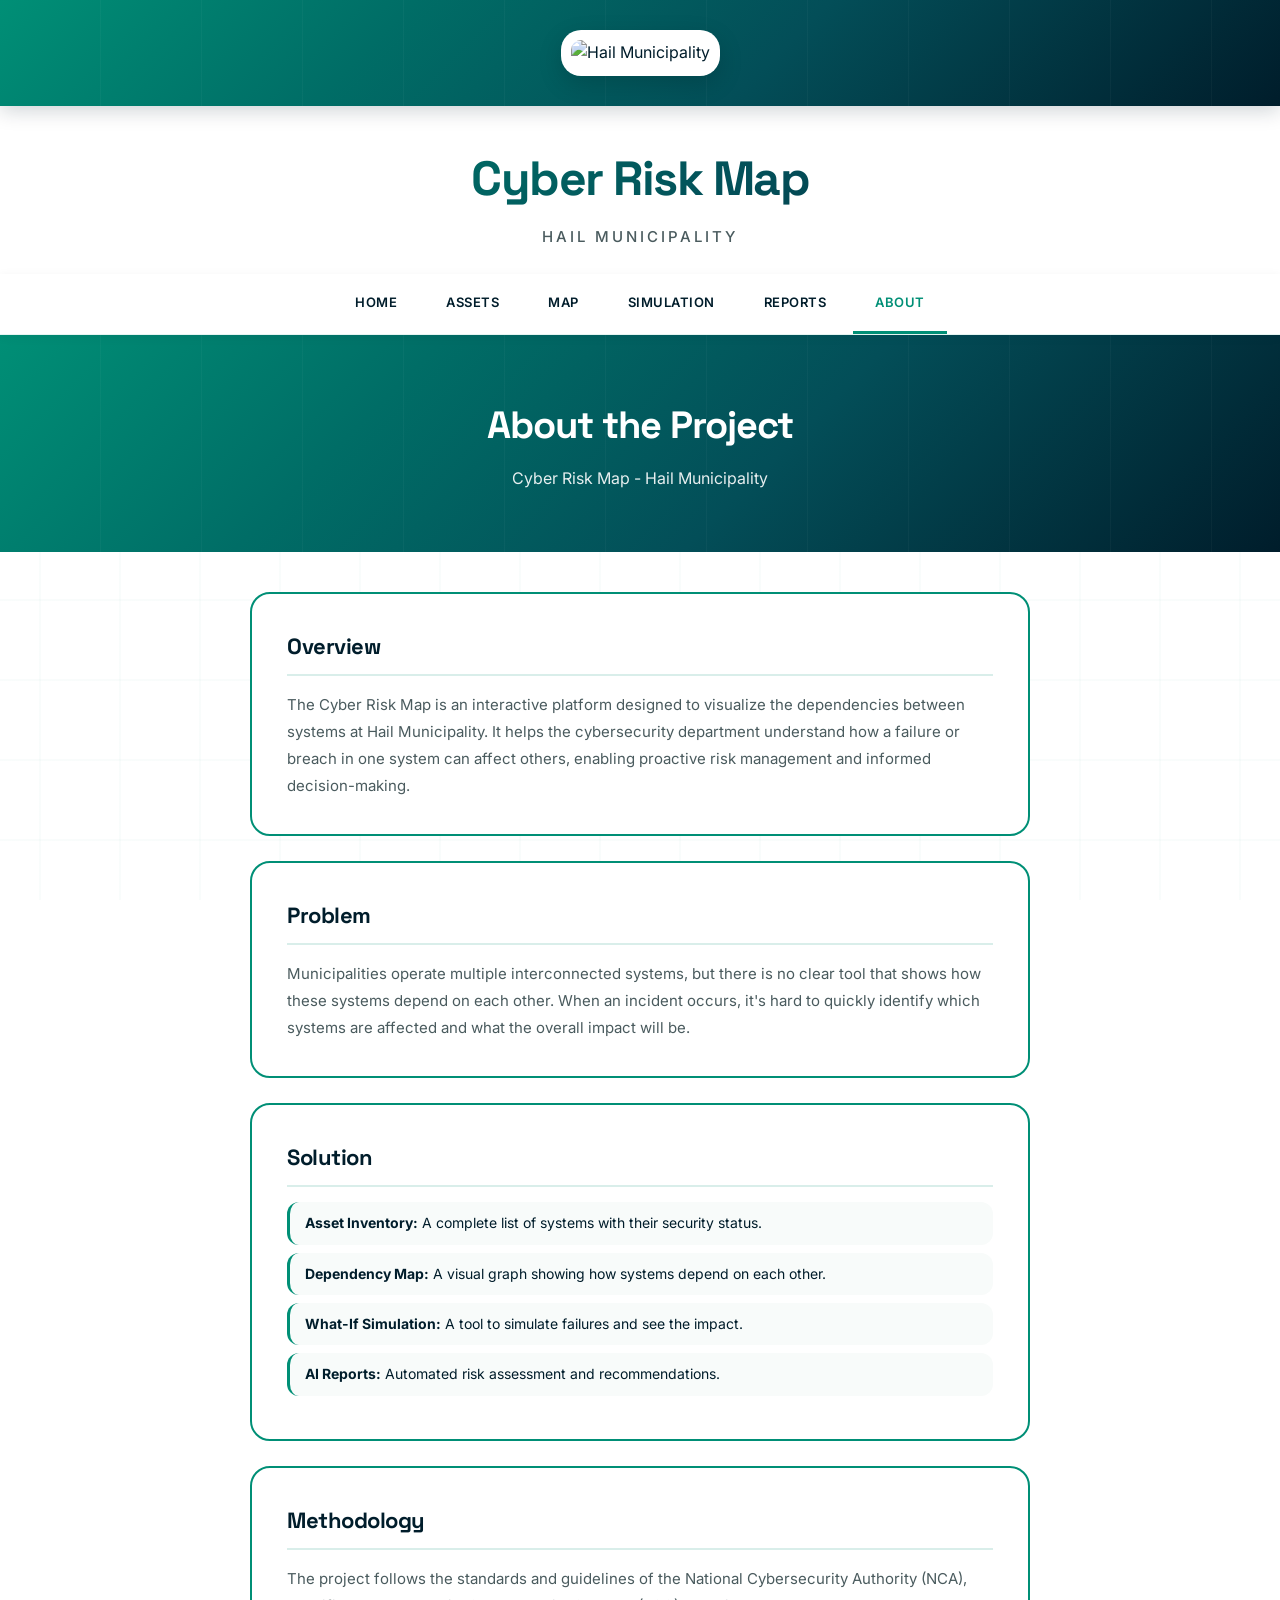
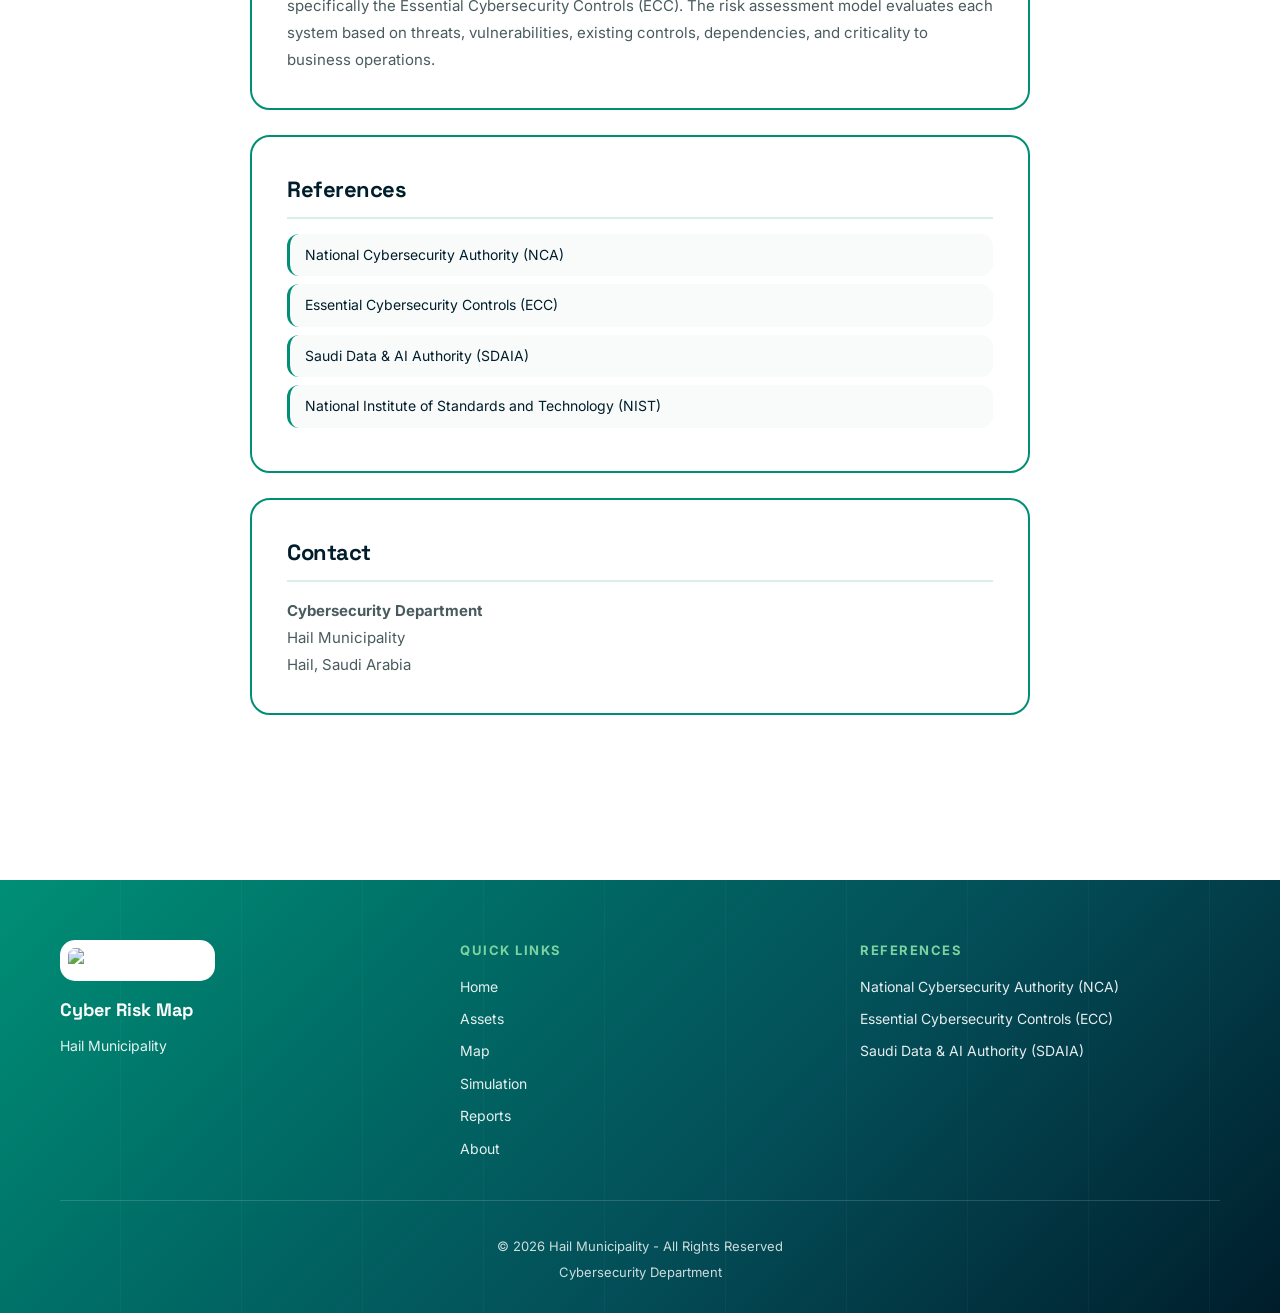
==== about.html @ 0d66bf90 "Update about.html" ====
<!DOCTYPE html>
<html lang="en" dir="ltr">
<head>
    <meta charset="UTF-8">
    <meta name="viewport" content="width=device-width, initial-scale=1.0">
    <title>About | Cyber Risk Map</title>
    <link rel="stylesheet" href="style.css">
</head>
<body>

    <header>
        <img src="logo2.png" alt="Hail Municipality" class="header-logo">
    </header>

    <div class="project-title">
        <h1>Cyber Risk Map</h1>
        <p>Hail Municipality</p>
    </div>

    <nav>
        <a href="index.html">Home</a>
        <a href="assets.html">Assets</a>
        <a href="map.html">Map</a>
        <a href="simulation.html">Simulation</a>
        <a href="reports.html">Reports</a>
        <a href="about.html" class="active">About</a>
    </nav>

    <div class="page-header">
        <h1>About the Project</h1>
        <p>Cyber Risk Map - Hail Municipality</p>
    </div>

    <div class="about-content">
        <div class="about-section">
            <h2>Overview</h2>
            <p>The Cyber Risk Map is an interactive platform designed to visualize the dependencies between systems at Hail Municipality. It helps the cybersecurity department understand how a failure or breach in one system can affect others, enabling proactive risk management and informed decision-making.</p>
        </div>
        <div class="about-section">
            <h2>Problem</h2>
            <p>Municipalities operate multiple interconnected systems, but there is no clear tool that shows how these systems depend on each other. When an incident occurs, it's hard to quickly identify which systems are affected and what the overall impact will be.</p>
        </div>
        <div class="about-section">
            <h2>Solution</h2>
            <ul>
                <li><strong>Asset Inventory:</strong> A complete list of systems with their security status.</li>
                <li><strong>Dependency Map:</strong> A visual graph showing how systems depend on each other.</li>
                <li><strong>What-If Simulation:</strong> A tool to simulate failures and see the impact.</li>
                <li><strong>AI Reports:</strong> Automated risk assessment and recommendations.</li>
            </ul>
        </div>
        <div class="about-section">
            <h2>Methodology</h2>
            <p>The project follows the standards and guidelines of the National Cybersecurity Authority (NCA), specifically the Essential Cybersecurity Controls (ECC). The risk assessment model evaluates each system based on threats, vulnerabilities, existing controls, dependencies, and criticality to business operations.</p>
        </div>
        <div class="about-section">
            <h2>References</h2>
            <ul>
                <li>National Cybersecurity Authority (NCA)</li>
                <li>Essential Cybersecurity Controls (ECC)</li>
                <li>Saudi Data & AI Authority (SDAIA)</li>
                <li>National Institute of Standards and Technology (NIST)</li>
            </ul>
        </div>
        <div class="about-section">
            <h2>Contact</h2>
            <p><strong>Cybersecurity Department</strong><br>Hail Municipality<br>Hail, Saudi Arabia</p>
        </div>
    </div>

    <footer>
        <div class="footer-content">
            <div class="footer-section">
                <img src="logo1.png" alt="Hail Municipality" class="footer-logo">
                <h3>Cyber Risk Map</h3>
                <p>Hail Municipality</p>
            </div>
            <div class="footer-section">
                <h4>Quick Links</h4>
                <ul>
                    <li><a href="index.html">Home</a></li>
                    <li><a href="assets.html">Assets</a></li>
                    <li><a href="map.html">Map</a></li>
                    <li><a href="simulation.html">Simulation</a></li>
                    <li><a href="reports.html">Reports</a></li>
                    <li><a href="about.html">About</a></li>
                </ul>
            </div>
            <div class="footer-section">
                <h4>References</h4>
                <ul>
                    <li>National Cybersecurity Authority (NCA)</li>
                    <li>Essential Cybersecurity Controls (ECC)</li>
                    <li>Saudi Data & AI Authority (SDAIA)</li>
                </ul>
            </div>
        </div>
        <div class="footer-bottom">
            <p>©️ 2026 Hail Municipality - All Rights Reserved</p>
            <p>Cybersecurity Department</p>
        </div>
    </footer>

</body>
</html>
---- style.css ----
/* ===========================
   FONTS
   =========================== */
@import url('https://fonts.googleapis.com/css2?family=Inter:wght@400;500;600;700;800&family=Space+Grotesk:wght@500;700&display=swap');

/* ===========================
   ROOT
   =========================== */
:root {
    --gradient-main: linear-gradient(135deg, #008F76 0%, #006D66 30%, #034E58 60%, #001D2B 100%);
    --primary: #008F76;
    --primary-dark: #006D66;
    --primary-darker: #034E58;
    --primary-darkest: #001D2B;
    --risk-high: #E74C3C;
    --risk-medium: #F39C12;
    --risk-low: #27AE60;
    --bg-light: #F8FBFA;
    --text-dark: #001D2B;
    --text-medium: #4A5B5E;
    --border-color: #008F76;
    --border-radius: 20px;
    --border-radius-sm: 12px;
    --shadow-sm: 0 2px 8px rgba(0, 29, 43, 0.08);
    --shadow-md: 0 8px 24px rgba(0, 29, 43, 0.12);
    --shadow-lg: 0 15px 40px rgba(0, 143, 118, 0.25);
}

/* ===========================
   RESET
   =========================== */
* { margin: 0; padding: 0; box-sizing: border-box; }
html { scroll-behavior: smooth; }

body {
    font-family: 'Inter', sans-serif;
    background: #ffffff;
    color: var(--text-dark);
    line-height: 1.6;
    overflow-x: hidden;
    min-height: 100vh;
    position: relative;
}

/* Cyber Grid Background */
body::before {
    content: '';
    position: fixed;
    top: 0; left: 0;
    width: 100%; height: 100%;
    background-image:
        linear-gradient(90deg, transparent 49%, rgba(0, 143, 118, 0.06) 50%, transparent 51%),
        linear-gradient(0deg, transparent 49%, rgba(0, 143, 118, 0.06) 50%, transparent 51%);
    background-size: 80px 80px;
    animation: gridMove 30s linear infinite;
    z-index: -2;
    pointer-events: none;
}

@keyframes gridMove {
    0% { background-position: 0 0; }
    100% { background-position: 80px 80px; }
}

/* Data Flow Lines */
body::after {
    content: '';
    position: fixed;
    top: 0; left: 0;
    width: 100%; height: 100%;
    background-image:
        linear-gradient(90deg, transparent 0%, rgba(0, 143, 118, 0.15) 50%, transparent 100%),
        linear-gradient(90deg, transparent 0%, rgba(0, 143, 118, 0.1) 50%, transparent 100%);
    background-size: 300px 2px, 500px 2px;
    background-repeat: no-repeat;
    background-position: -300px 15%, -500px 60%;
    animation: dataFlow 12s linear infinite;
    z-index: -1;
    pointer-events: none;
}

@keyframes dataFlow {
    0% { background-position: -300px 15%, -500px 60%; }
    100% { background-position: calc(100% + 300px) 15%, calc(100% + 500px) 60%; }
}

/* ===========================
   HEADER
   =========================== */
header {
    background: var(--gradient-main);
    padding: 30px 60px;
    text-align: center;
    position: relative;
    overflow: hidden;
    box-shadow: 0 4px 20px rgba(0, 29, 43, 0.2);
}

header::before {
    content: '';
    position: absolute;
    top: 0; left: 0;
    width: 200%; height: 100%;
    background: repeating-linear-gradient(90deg, transparent, transparent 100px, rgba(255,255,255,0.03) 100px, rgba(255,255,255,0.03) 101px);
    animation: slideLines 20s linear infinite;
}

@keyframes slideLines {
    0% { transform: translateX(0); }
    100% { transform: translateX(-100px); }
}

.header-logo {
    width: 80px;
    height: 80px;
    padding: 10px;
    background: white;
    border-radius: 20px;
    object-fit: contain;
    position: relative;
    z-index: 1;
    box-shadow: 0 8px 25px rgba(0, 0, 0, 0.15);
}

/* ===========================
   PROJECT TITLE
   =========================== */
.project-title {
    text-align: center;
    padding: 35px 20px 25px;
    background: #ffffff;
}

.project-title h1 {
    font-family: 'Space Grotesk', sans-serif;
    font-size: 48px;
    font-weight: 700;
    background: var(--gradient-main);
    -webkit-background-clip: text;
    -webkit-text-fill-color: transparent;
    background-clip: text;
    letter-spacing: -1.5px;
    margin-bottom: 8px;
}

.project-title p {
    font-size: 15px;
    color: var(--text-medium);
    font-weight: 500;
    letter-spacing: 3px;
    text-transform: uppercase;
}

/* ===========================
   NAV
   =========================== */
nav {
    background: white;
    padding: 0 40px;
    display: flex;
    justify-content: center;
    gap: 5px;
    box-shadow: 0 2px 10px rgba(0, 29, 43, 0.06);
    border-bottom: 1px solid rgba(0, 143, 118, 0.1);
    position: sticky;
    top: 0;
    z-index: 100;
    flex-wrap: wrap;
}

nav a {
    color: var(--text-dark);
    text-decoration: none;
    font-weight: 600;
    font-size: 13px;
    padding: 18px 22px;
    border-bottom: 3px solid transparent;
    transition: all 0.3s ease;
    cursor: pointer;
    text-transform: uppercase;
    letter-spacing: 0.5px;
}

nav a:hover, nav a.active {
    color: var(--primary);
    border-bottom-color: var(--primary);
}

/* ===========================
   HERO
   =========================== */
.hero {
    padding: 40px 60px 50px;
    text-align: center;
    max-width: 900px;
    margin: 0 auto;
}

.hero p {
    font-size: 18px;
    color: var(--text-medium);
    max-width: 700px;
    margin: 0 auto;
    line-height: 1.8;
}

/* ===========================
   CARDS
   =========================== */
.cards-grid {
    display: grid;
    grid-template-columns: repeat(3, 1fr);
    gap: 30px;
    max-width: 1150px;
    margin: 0 auto;
    padding: 0 60px 70px;
}

.card {
    background: white;
    border: 2px solid transparent;
    border-radius: var(--border-radius);
    padding: 45px 30px;
    text-align: center;
    cursor: pointer;
    transition: all 0.4s cubic-bezier(0.175, 0.885, 0.32, 1.275);
    background-image: linear-gradient(white, white), var(--gradient-main);
    background-origin: border-box;
    background-clip: padding-box, border-box;
    box-shadow: 0 4px 15px rgba(0, 29, 43, 0.08);
    position: relative;
    overflow: hidden;
    text-decoration: none;
    color: inherit;
    display: block;
}

.card::before {
    content: '';
    position: absolute;
    top: 0; left: 0;
    width: 100%; height: 100%;
    background: linear-gradient(135deg, rgba(0,143,118,0.06) 0%, rgba(0,29,43,0.04) 100%);
    opacity: 0;
    transition: opacity 0.4s ease;
    pointer-events: none;
}

.card:hover {
    transform: translateY(-10px) scale(1.02);
    box-shadow: 0 20px 40px rgba(0, 143, 118, 0.25), 0 0 0 4px rgba(0, 143, 118, 0.08);
}

.card:hover::before { opacity: 1; }

.card-icon {
    width: 90px;
    height: 90px;
    border: 2px solid transparent;
    border-radius: 20px;
    display: flex;
    justify-content: center;
    align-items: center;
    margin: 0 auto 25px;
    transition: all 0.4s ease;
    background-image: linear-gradient(white, white), var(--gradient-main);
    background-origin: border-box;
    background-clip: padding-box, border-box;
    position: relative;
    z-index: 1;
}

.card:hover .card-icon {
    background-image: var(--gradient-main), var(--gradient-main);
    transform: scale(1.1) rotate(-3deg);
}

.card-icon svg {
    width: 45px; height: 45px;
    stroke: var(--primary); fill: none;
    stroke-width: 2;
    stroke-linecap: round; stroke-linejoin: round;
    transition: all 0.4s ease;
}

.card:hover .card-icon svg { stroke: white; }

.card h3 {
    font-family: 'Space Grotesk', sans-serif;
    font-size: 22px; font-weight: 700;
    color: var(--primary-darkest);
    margin-bottom: 10px;
    position: relative; z-index: 1;
    letter-spacing: -0.5px;
}

.card p {
    font-size: 14px;
    color: var(--text-medium);
    position: relative; z-index: 1;
    line-height: 1.6;
}

/* ===========================
   STATS BAR
   =========================== */
.stats-bar {
    padding: 50px 40px 70px;
    display: flex;
    justify-content: center;
    align-items: center;
    gap: 20px;
    flex-wrap: wrap;
    max-width: 1100px;
    margin: 0 auto;
}

.stat-item {
    display: flex;
    flex-direction: column;
    align-items: center;
    gap: 10px;
    transition: all 0.3s ease;
    min-width: 150px;
}

.stat-item:hover { transform: translateY(-6px); }

.stat-circle {
    width: 14px; height: 14px;
    border-radius: 50%;
    background: var(--gradient-main);
    box-shadow: 0 0 20px rgba(0, 143, 118, 0.5);
}

.stat-icon {
    width: 42px; height: 42px;
    stroke: var(--primary); fill: none;
    stroke-width: 2;
    stroke-linecap: round; stroke-linejoin: round;
    margin: 8px 0;
    transition: all 0.3s ease;
}

.stat-item:hover .stat-icon {
    stroke: var(--primary-darkest);
    transform: scale(1.1);
}

.stat-number {
    font-family: 'Space Grotesk', sans-serif;
    font-size: 40px; font-weight: 700;
    color: var(--primary-darkest);
    line-height: 1;
}

.stat-label {
    font-size: 12px;
    color: var(--text-medium);
    font-weight: 600;
    text-transform: uppercase;
    letter-spacing: 1.5px;
}

.stat-line {
    width: 70px; height: 2px;
    background-image: linear-gradient(90deg, var(--primary) 50%, transparent 50%);
    background-size: 12px 2px;
    background-repeat: repeat-x;
    opacity: 0.5;
    margin-top: -60px;
}

/* ===========================
   PAGE HEADER
   =========================== */
.page-header {
    background: var(--gradient-main);
    padding: 60px;
    text-align: center;
    color: white;
    margin-bottom: 40px;
    position: relative;
    overflow: hidden;
}

.page-header::before {
    content: '';
    position: absolute;
    top: 0; left: 0;
    width: 200%; height: 100%;
    background: repeating-linear-gradient(90deg, transparent, transparent 100px, rgba(255,255,255,0.03) 100px, rgba(255,255,255,0.03) 101px);
    animation: slideLines 20s linear infinite;
}

.page-header h1 {
    font-family: 'Space Grotesk', sans-serif;
    font-size: 38px;
    font-weight: 700;
    margin-bottom: 10px;
    position: relative; z-index: 1;
    letter-spacing: -1px;
}

.page-header p {
    font-size: 16px;
    opacity: 0.9;
    position: relative; z-index: 1;
}

/* ===========================
   FILTERS
   =========================== */
.filters {
    display: flex;
    gap: 15px;
    justify-content: center;
    flex-wrap: wrap;
    padding: 20px 60px;
    max-width: 900px;
    margin: 0 auto;
}

.filter-btn {
    background: white;
    border: 2px solid var(--border-color);
    color: var(--primary);
    padding: 10px 25px;
    border-radius: 50px;
    font-size: 14px; font-weight: 600;
    cursor: pointer;
    transition: all 0.3s ease;
    font-family: 'Inter', sans-serif;
}

.filter-btn:hover, .filter-btn.active {
    background: var(--gradient-main);
    color: white;
    border-color: transparent;
    transform: translateY(-2px);
    box-shadow: var(--shadow-md);
}

/* ===========================
   ASSETS
   =========================== */
.assets-grid {
    display: grid;
    grid-template-columns: repeat(auto-fill, minmax(320px, 1fr));
    gap: 25px;
    max-width: 1200px;
    margin: 0 auto;
    padding: 30px 60px 80px;
}

.asset-card {
    background: white;
    border: 2px solid var(--border-color);
    border-radius: var(--border-radius);
    padding: 25px;
    cursor: pointer;
    transition: all 0.3s ease;
    position: relative;
    overflow: hidden;
}

.asset-card::before {
    content: '';
    position: absolute;
    top: 0; left: 0;
    width: 100%; height: 100%;
    background: linear-gradient(135deg, rgba(0,143,118,0.05), rgba(3,78,88,0.05));
    opacity: 0;
    transition: opacity 0.3s ease;
    pointer-events: none;
}

.asset-card:hover {
    transform: translateY(-6px);
    box-shadow: var(--shadow-lg);
}

.asset-card:hover::before { opacity: 1; }

.asset-header {
    display: flex;
    justify-content: space-between;
    align-items: flex-start;
    margin-bottom: 15px;
    position: relative; z-index: 1;
}

.asset-name {
    font-family: 'Space Grotesk', sans-serif;
    font-size: 18px; font-weight: 700;
    color: var(--primary-darkest);
}

.risk-badge {
    padding: 5px 14px;
    border-radius: 50px;
    font-size: 11px; font-weight: 700;
    color: white;
    text-transform: uppercase;
    letter-spacing: 0.5px;
}

.risk-high { background: var(--risk-high); }
.risk-medium { background: var(--risk-medium); }
.risk-low { background: var(--risk-low); }

.asset-info { position: relative; z-index: 1; }
.asset-info p {
    font-size: 13px;
    color: var(--text-medium);
    margin: 8px 0;
}
.asset-info strong { color: var(--primary-darkest); }

/* ===========================
   MODAL
   =========================== */
.modal {
    display: none;
    position: fixed;
    top: 0; left: 0;
    width: 100%; height: 100%;
    background: rgba(0, 29, 43, 0.75);
    z-index: 1000;
    justify-content: center;
    align-items: center;
    backdrop-filter: blur(6px);
    padding: 20px;
}

.modal.active { display: flex; }

.modal-content {
    background: white;
    border: 2px solid var(--border-color);
    border-radius: var(--border-radius);
    padding: 40px;
    max-width: 700px;
    width: 100%;
    max-height: 85vh;
    overflow-y: auto;
    animation: modalIn 0.3s ease;
    box-shadow: 0 30px 80px rgba(0, 29, 43, 0.4);
}

@keyframes modalIn {
    from { opacity: 0; transform: scale(0.9) translateY(20px); }
    to { opacity: 1; transform: scale(1) translateY(0); }
}

.modal-header {
    display: flex;
    justify-content: space-between;
    align-items: center;
    margin-bottom: 25px;
    padding-bottom: 15px;
    border-bottom: 2px solid rgba(0, 143, 118, 0.15);
}

.modal-header h2 {
    font-family: 'Space Grotesk', sans-serif;
    color: var(--primary-darkest);
    font-size: 24px;
    letter-spacing: -0.5px;
}

.modal-close {
    background: none;
    border: 2px solid var(--border-color);
    color: var(--primary);
    width: 36px; height: 36px;
    border-radius: 50%;
    cursor: pointer;
    font-size: 20px; font-weight: bold;
    transition: all 0.3s ease;
    display: flex;
    justify-content: center;
    align-items: center;
    font-family: 'Inter', sans-serif;
}

.modal-close:hover {
    background: var(--gradient-main);
    color: white;
    border-color: transparent;
}

.modal-section { margin-bottom: 25px; }
.modal-section h3 {
    font-size: 12px;
    color: var(--primary);
    margin-bottom: 12px;
    text-transform: uppercase;
    letter-spacing: 1.5px;
    font-weight: 700;
}

.modal-section ul { list-style: none; padding: 0; }
.modal-section li {
    padding: 10px 15px;
    background: var(--bg-light);
    border-radius: var(--border-radius-sm);
    margin-bottom: 8px;
    font-size: 14px;
    border-left: 3px solid var(--primary);
}

/* ===========================
   BUTTONS
   =========================== */
.btn {
    background: var(--gradient-main);
    color: white;
    border: none;
    border-radius: var(--border-radius-sm);
    padding: 14px 32px;
    font-size: 15px; font-weight: 700;
    cursor: pointer;
    transition: all 0.3s ease;
    box-shadow: 0 4px 15px rgba(0, 143, 118, 0.3);
    font-family: 'Inter', sans-serif;
    text-decoration: none;
    display: inline-block;
}

.btn:hover {
    transform: translateY(-3px);
    box-shadow: 0 8px 25px rgba(0, 143, 118, 0.4);
}

.btn-danger { background: linear-gradient(135deg, #E74C3C, #C0392B); }

/* ===========================
   MAP
   =========================== */
.map-wrapper {
    max-width: 1200px;
    margin: 0 auto 60px;
    padding: 40px;
    background: white;
    border: 2px solid var(--border-color);
    border-radius: var(--border-radius);
    box-shadow: var(--shadow-md);
}

#dependency-map {
    width: 100%;
    height: auto;
    min-height: 500px;
}

.map-node circle { transition: all 0.3s ease; cursor: pointer; }
.map-node:hover circle {
    stroke-width: 5;
    filter: drop-shadow(0 0 20px rgba(0, 143, 118, 0.6));
}

/* ===========================
   SIMULATION
   =========================== */
.simulation-layout {
    display: grid;
    grid-template-columns: 1fr 1fr;
    gap: 40px;
    max-width: 1200px;
    margin: 0 auto;
    padding: 40px 60px;
}

.sim-input, .sim-results {
    background: white;
    border: 2px solid var(--border-color);
    border-radius: var(--border-radius);
    padding: 35px;
    box-shadow: var(--shadow-sm);
}

.sim-input h2, .sim-results h2 {
    font-family: 'Space Grotesk', sans-serif;
    color: var(--primary-darkest);
    margin-bottom: 25px;
    padding-bottom: 15px;
    border-bottom: 2px solid rgba(0, 143, 118, 0.15);
    font-size: 20px;
    letter-spacing: -0.5px;
}

.sim-input label {
    display: block;
    margin: 20px 0 10px;
    font-weight: 600;
    color: var(--primary-darkest);
    font-size: 13px;
    text-transform: uppercase;
    letter-spacing: 1px;
}

.sim-input select {
    width: 100%;
    padding: 14px;
    border: 2px solid var(--border-color);
    border-radius: var(--border-radius-sm);
    font-size: 15px;
    font-family: 'Inter', sans-serif;
    background: white;
    cursor: pointer;
}

.sim-input .btn { width: 100%; margin-top: 30px; }

.result-block {
    margin-bottom: 25px;
    padding: 20px;
    background: var(--bg-light);
    border-radius: var(--border-radius-sm);
    border-left: 4px solid var(--primary);
}

.result-block h3 {
    font-size: 12px;
    color: var(--primary);
    margin-bottom: 12px;
    text-transform: uppercase;
    letter-spacing: 1.5px;
    font-weight: 700;
}

.result-block p { font-size: 14px; margin: 6px 0; }

.impact-bar {
    width: 100%;
    height: 16px;
    background: rgba(0, 143, 118, 0.1);
    border-radius: 50px;
    overflow: hidden;
    margin: 10px 0;
}

.impact-fill {
    height: 100%;
    background: var(--gradient-main);
    border-radius: 50px;
    transition: width 1s ease;
}

/* ===========================
   REPORTS
   =========================== */
.summary-cards {
    display: grid;
    grid-template-columns: repeat(4, 1fr);
    gap: 20px;
    max-width: 1200px;
    margin: 0 auto 40px;
    padding: 0 60px;
}

.summary-card {
    background: white;
    border: 2px solid var(--border-color);
    border-radius: var(--border-radius);
    padding: 30px 20px;
    text-align: center;
    transition: all 0.3s ease;
}

.summary-card:hover {
    transform: translateY(-5px);
    box-shadow: var(--shadow-lg);
}

.summary-number {
    font-family: 'Space Grotesk', sans-serif;
    font-size: 42px;
    font-weight: 700;
    color: var(--primary-darkest);
    margin-bottom: 5px;
    line-height: 1;
}

.summary-label {
    font-size: 12px;
    color: var(--text-medium);
    font-weight: 700;
    text-transform: uppercase;
    letter-spacing: 1.5px;
}

.report-section {
    max-width: 1200px;
    margin: 0 auto 50px;
    padding: 0 60px;
}

.report-section h2 {
    font-family: 'Space Grotesk', sans-serif;
    color: var(--primary-darkest);
    font-size: 22px;
    margin-bottom: 25px;
    padding-bottom: 15px;
    border-bottom: 2px solid rgba(0, 143, 118, 0.15);
    letter-spacing: -0.5px;
}

.report-table {
    width: 100%;
    border-collapse: collapse;
    background: white;
    border-radius: var(--border-radius);
    overflow: hidden;
    box-shadow: var(--shadow-sm);
}

.report-table thead {
    background: var(--gradient-main);
    color: white;
}

.report-table th {
    padding: 18px 20px;
    text-align: left;
    font-size: 12px;
    font-weight: 700;
    text-transform: uppercase;
    letter-spacing: 1px;
}

.report-table td {
    padding: 16px 20px;
    border-bottom: 1px solid rgba(0, 143, 118, 0.08);
    font-size: 14px;
}

.report-table tbody tr:hover { background: var(--bg-light); }

.recommendations { display: grid; gap: 20px; }

.recommendation {
    display: flex;
    gap: 20px;
    background: white;
    border: 2px solid var(--border-color);
    border-radius: var(--border-radius);
    padding: 25px;
    transition: all 0.3s ease;
}

.recommendation:hover {
    transform: translateX(5px);
    box-shadow: var(--shadow-md);
}

.rec-icon {
    width: 48px;
    height: 48px;
    border-radius: 12px;
    display: flex;
    justify-content: center;
    align-items: center;
    flex-shrink: 0;
    background: var(--bg-light);
}

.rec-icon svg {
    width: 26px;
    height: 26px;
    stroke-width: 2;
    fill: none;
}

.recommendation.priority-high .rec-icon { background: rgba(231, 76, 60, 0.1); }
.recommendation.priority-high .rec-icon svg { stroke: #E74C3C; }
.recommendation.priority-medium .rec-icon { background: rgba(243, 156, 18, 0.1); }
.recommendation.priority-medium .rec-icon svg { stroke: #F39C12; }
.recommendation.priority-low .rec-icon { background: rgba(39, 174, 96, 0.1); }
.recommendation.priority-low .rec-icon svg { stroke: #27AE60; }

.rec-content h4 {
    color: var(--primary-darkest);
    font-size: 16px;
    margin-bottom: 8px;
    font-family: 'Space Grotesk', sans-serif;
}

.rec-content p {
    color: var(--text-medium);
    font-size: 14px;
    line-height: 1.7;
}

/* ===========================
   ABOUT
   =========================== */
.about-content {
    max-width: 900px;
    margin: 0 auto;
    padding: 0 60px 60px;
}

.about-section {
    background: white;
    border: 2px solid var(--border-color);
    border-radius: var(--border-radius);
    padding: 35px;
    margin-bottom: 25px;
    transition: all 0.3s ease;
}

.about-section:hover { box-shadow: var(--shadow-md); }

.about-section h2 {
    font-family: 'Space Grotesk', sans-serif;
    color: var(--primary-darkest);
    font-size: 22px;
    margin-bottom: 15px;
    padding-bottom: 10px;
    border-bottom: 2px solid rgba(0, 143, 118, 0.15);
    letter-spacing: -0.5px;
}

.about-section p {
    color: var(--text-medium);
    font-size: 15px;
    line-height: 1.8;
}

.about-section ul { list-style: none; padding: 0; }

.about-section ul li {
    padding: 10px 15px;
    background: var(--bg-light);
    border-radius: var(--border-radius-sm);
    margin-bottom: 8px;
    border-left: 3px solid var(--primary);
    font-size: 14px;
}

/* ===========================
   FOOTER
   =========================== */
footer {
    background: var(--gradient-main);
    color: white;
    padding: 60px 60px 25px;
    margin-top: 80px;
    position: relative;
    overflow: hidden;
}

footer::before {
    content: '';
    position: absolute;
    top: 0; left: 0;
    width: 200%; height: 100%;
    background: repeating-linear-gradient(90deg, transparent, transparent 120px, rgba(255,255,255,0.03) 120px, rgba(255,255,255,0.03) 121px);
    animation: slideLines 25s linear infinite;
}

.footer-content {
    display: grid;
    grid-template-columns: repeat(3, 1fr);
    gap: 40px;
    max-width: 1200px;
    margin: 0 auto;
    position: relative;
    z-index: 1;
}

.footer-logo {
    width: 70px;
    height: 70px;
    padding: 8px;
    background: white;
    border-radius: 15px;
    object-fit: contain;
    margin-bottom: 15px;
}

.footer-section h3 {
    font-family: 'Space Grotesk', sans-serif;
    font-size: 18px;
    margin-bottom: 8px;
}

.footer-section h4 {
    font-size: 13px;
    margin-bottom: 15px;
    color: #7DD3A0;
    text-transform: uppercase;
    letter-spacing: 1.5px;
    font-weight: 700;
}

.footer-section p {
    font-size: 14px;
    opacity: 0.9;
    line-height: 1.8;
}

.footer-section ul { list-style: none; padding: 0; }

.footer-section ul li {
    margin-bottom: 10px;
    font-size: 14px;
    opacity: 0.9;
}

.footer-section ul li a {
    color: white;
    text-decoration: none;
    cursor: pointer;
    transition: all 0.3s ease;
}

.footer-section ul li a:hover {
    color: #7DD3A0;
    padding-left: 5px;
}

.footer-bottom {
    text-align: center;
    padding-top: 30px;
    margin-top: 30px;
    border-top: 1px solid rgba(255, 255, 255, 0.15);
    position: relative;
    z-index: 1;
}

.footer-bottom p {
    font-size: 13px;
    opacity: 0.8;
    margin: 5px 0;
}

/* ===========================
   RESPONSIVE
   =========================== */
@media (max-width: 968px) {
    header { padding: 25px 20px; }
    .header-logo { width: 65px; height: 65px; padding: 8px; }
    .project-title { padding: 25px 20px 15px; }
    .project-title h1 { font-size: 32px; letter-spacing: -1px; }
    .project-title p { font-size: 12px; letter-spacing: 2px; }
    .cards-grid { grid-template-columns: 1fr; padding: 0 30px 50px; }
    .hero { padding: 25px 30px 30px; }
    .hero p { font-size: 16px; }
    .footer-content { grid-template-columns: 1fr; text-align: center; }
    nav { padding: 0 10px; }
    nav a { padding: 15px 12px; font-size: 11px; }
    .simulation-layout { grid-template-columns: 1fr; padding: 20px 30px; }
    .summary-cards { grid-template-columns: repeat(2, 1fr); padding: 0 30px; }
    .report-section { padding: 0 30px; }
    .about-content { padding: 0 30px 40px; }
    .stats-bar { gap: 30px; padding: 40px 20px; }
    .stat-line { display: none; }
    .assets-grid { padding: 30px 30px 60px; }
    .map-wrapper { padding: 20px; margin: 0 20px 40px; }
}
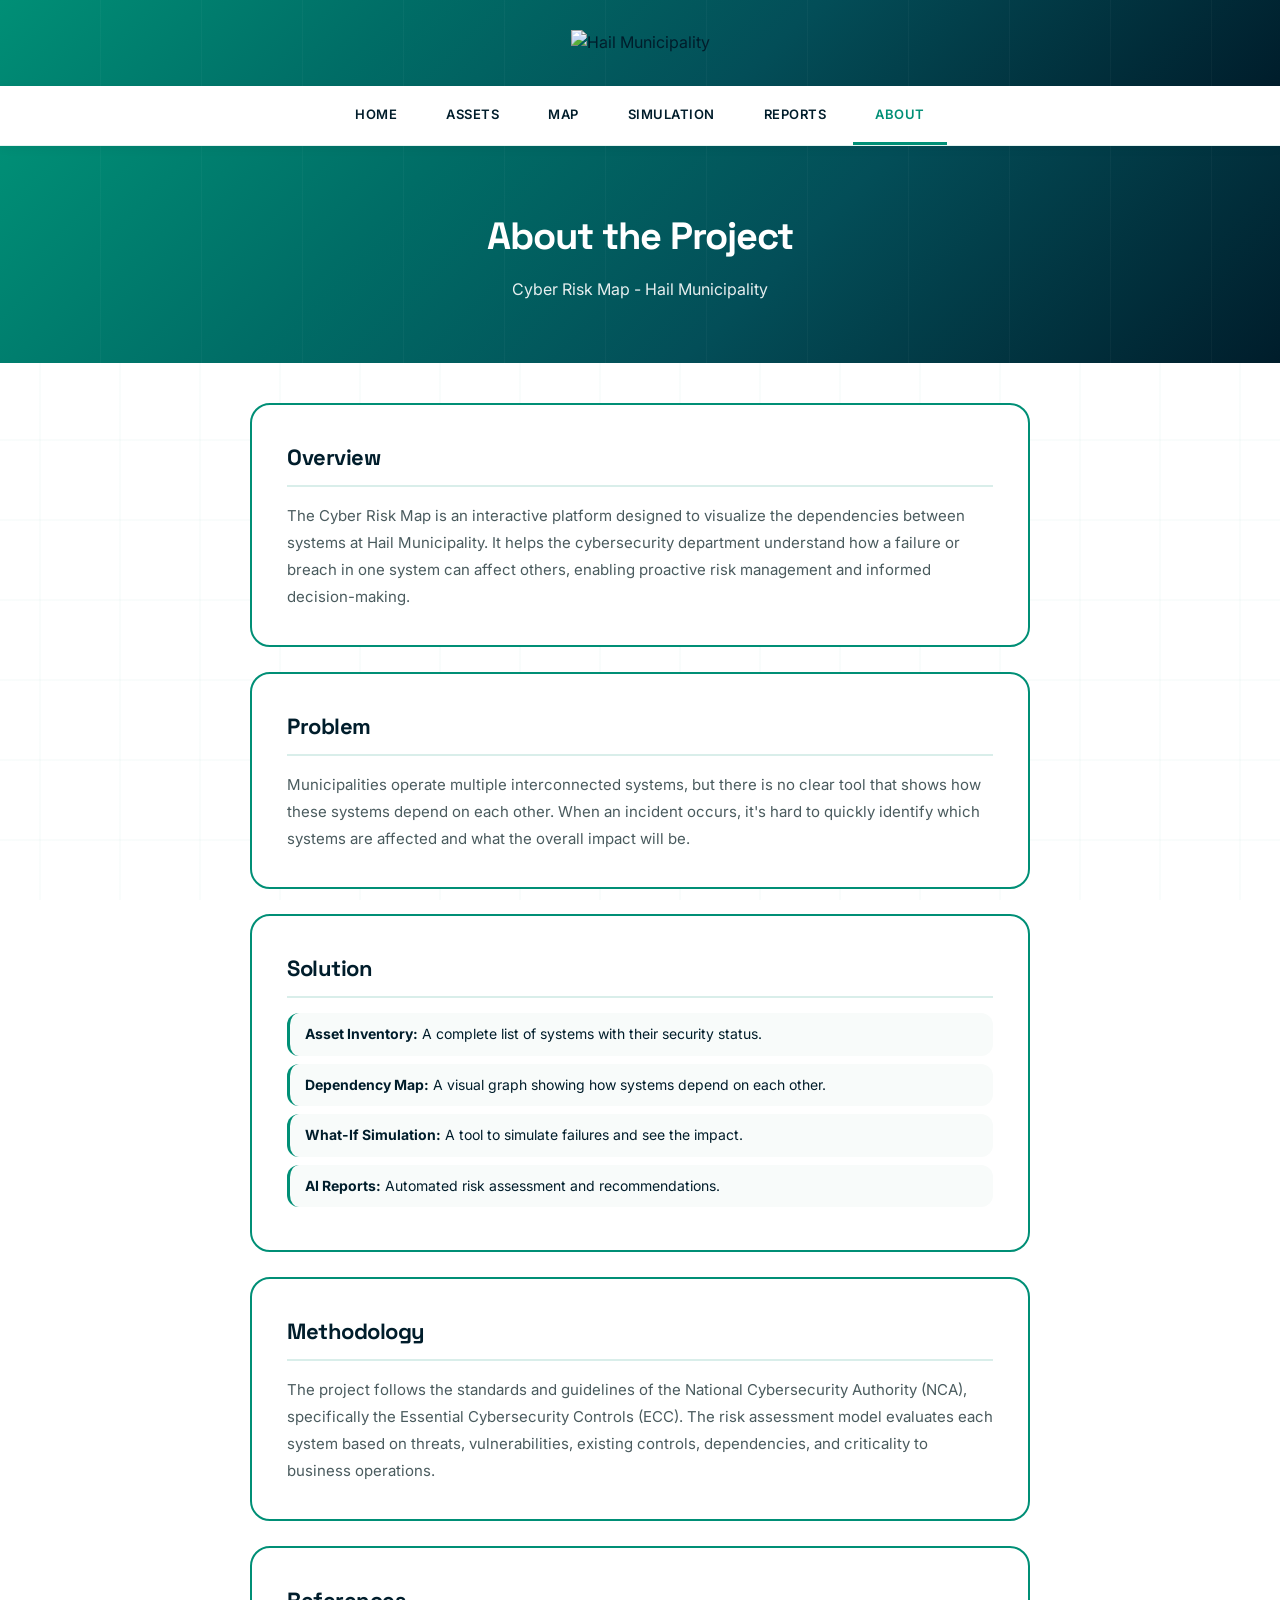
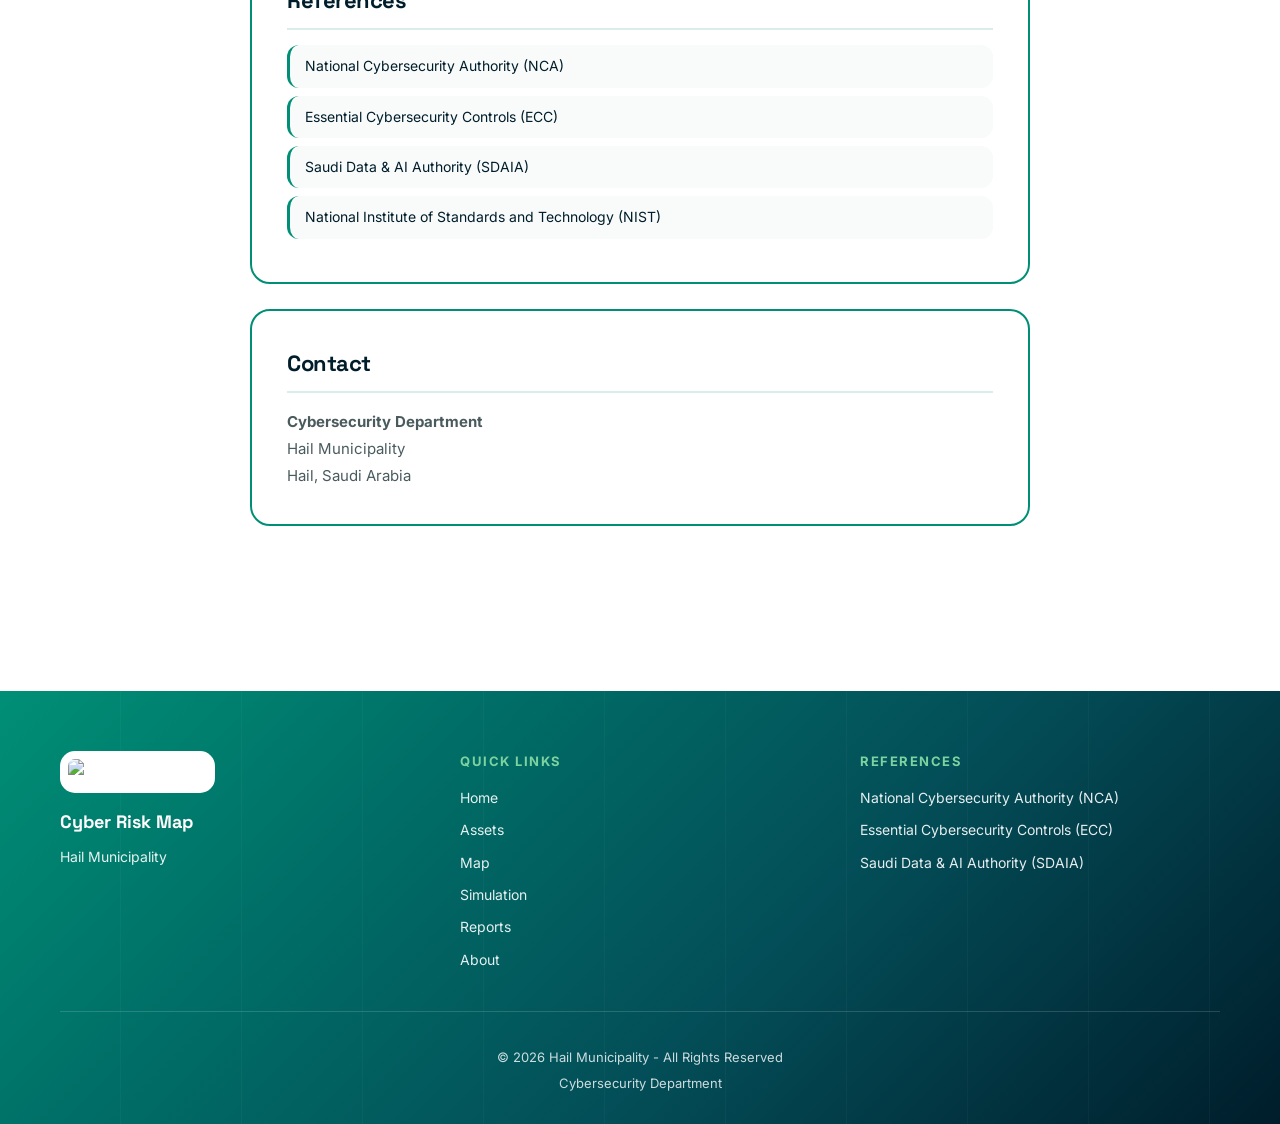
==== commit ed7686fd: "Update about.html" ====
--- a/about.html
+++ b/about.html
@@ -10,13 +10,12 @@
 <body>
 
     <header>
-        <img src="logo2.png" alt="Hail Municipality" class="header-logo">
-    </header>
-
-    <div class="project-title">
-        <h1>Cyber Risk Map</h1>
-        <p>Hail Municipality</p>
+    <div class="header-content">
+        <div class="logo-container">
+            <img src="logo2.png" alt="Hail Municipality" class="logo">
+        </div>
     </div>
+</header>
 
     <nav>
         <a href="index.html">Home</a>
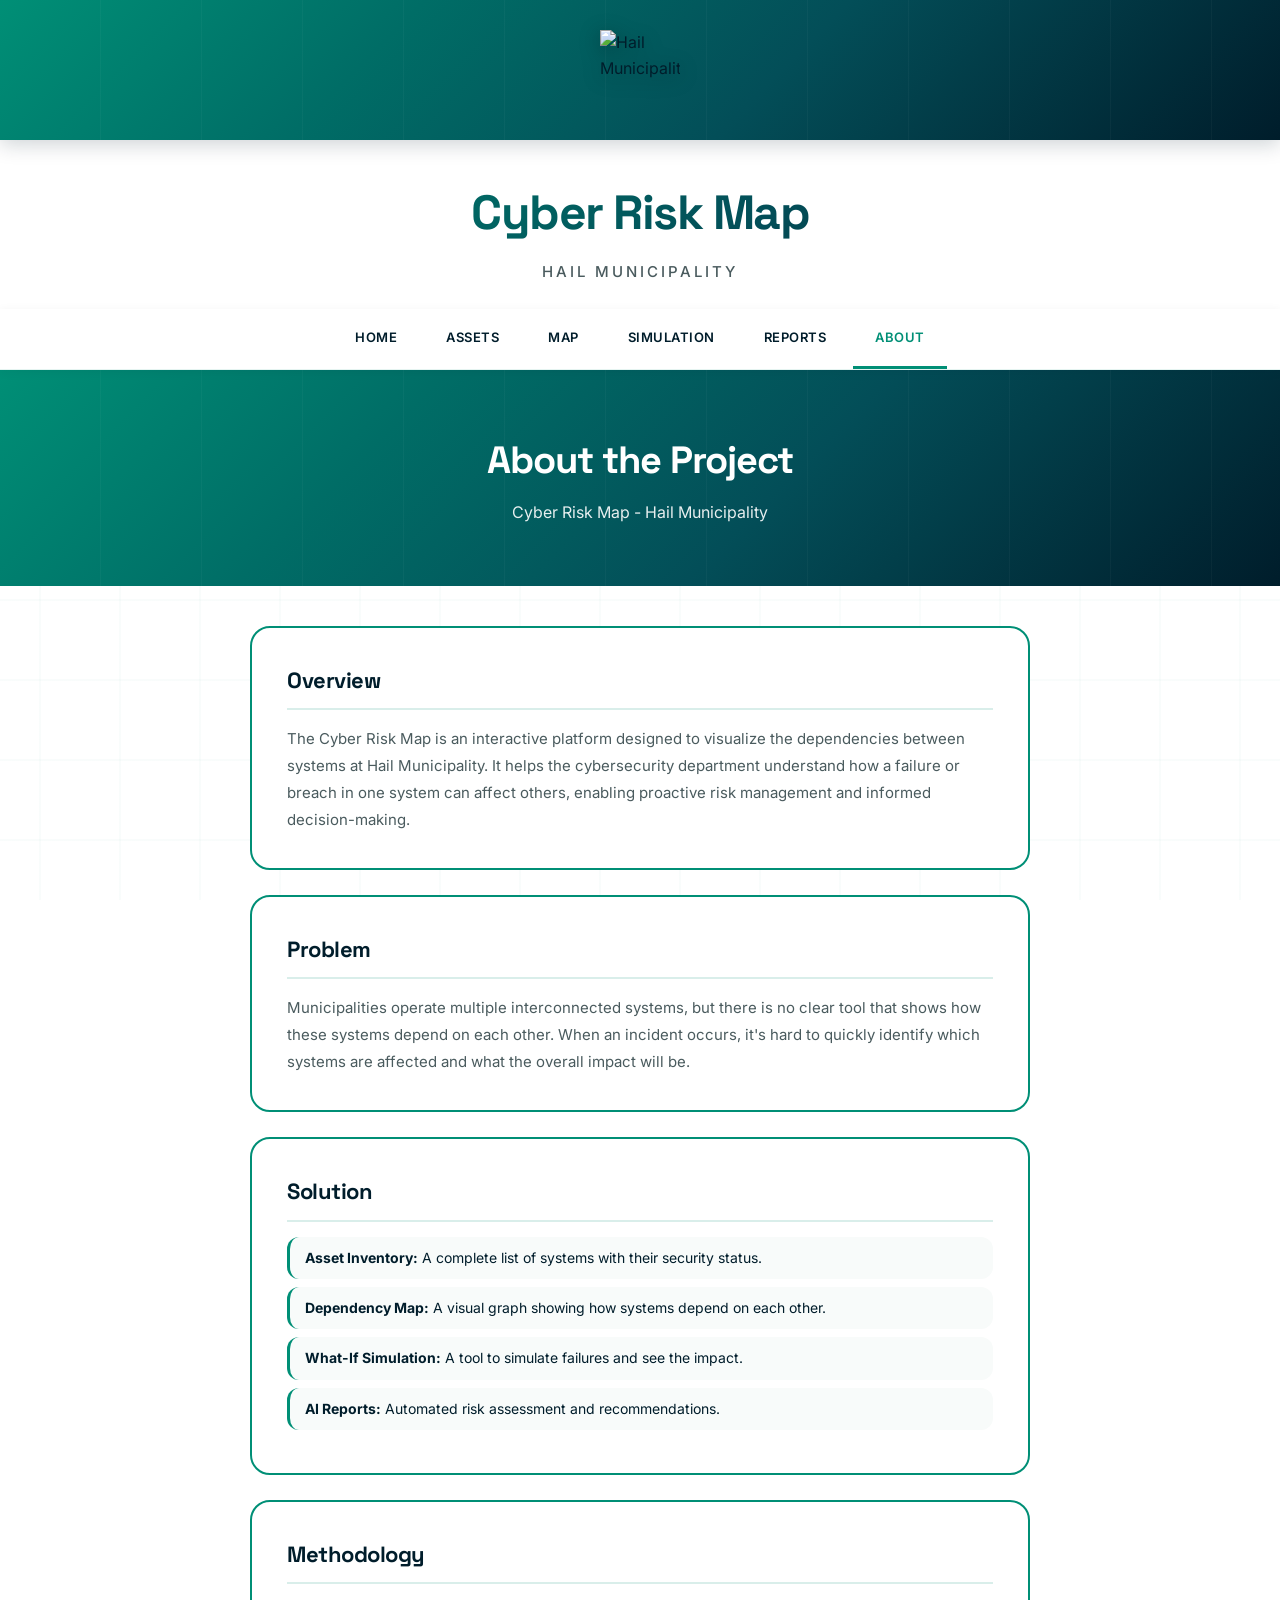
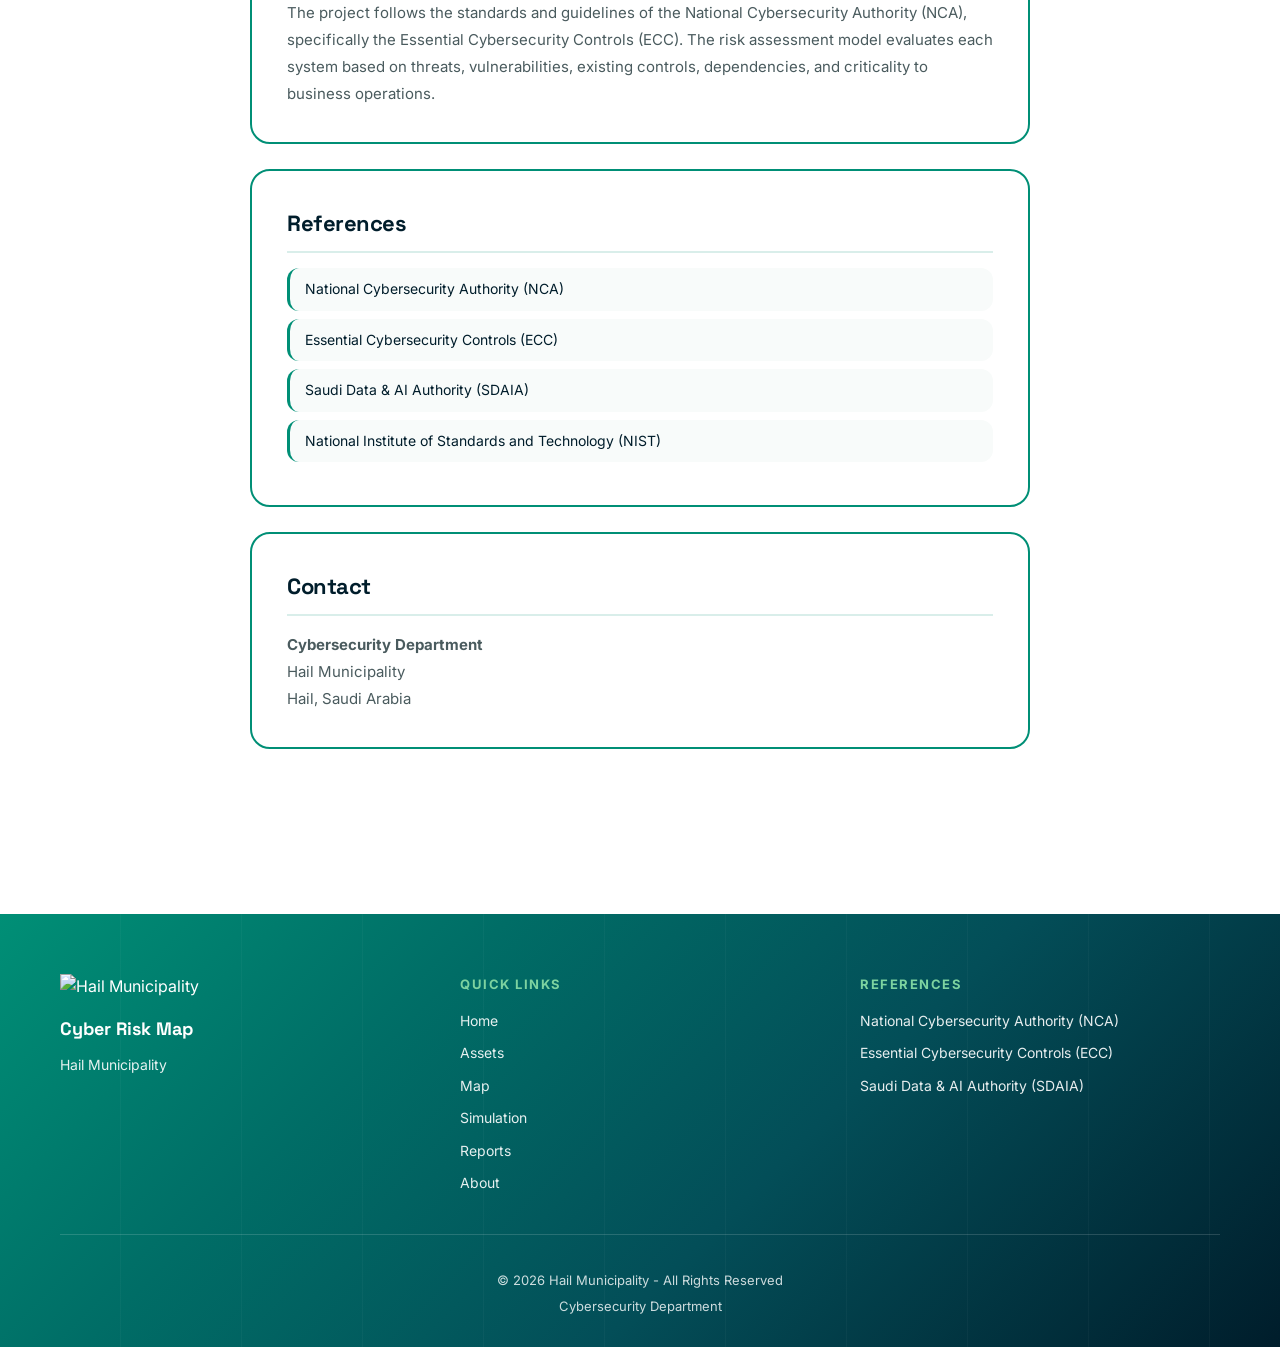
==== commit 3c0419b3: "Update about.html" ====
--- a/about.html
+++ b/about.html
@@ -16,7 +16,10 @@
         </div>
     </div>
 </header>
-
+ <div class="project-title">
+     <h1>Cyber Risk Map</h1>
+     <p>Hail Municipality</p>
+ </div> 
     <nav>
         <a href="index.html">Home</a>
         <a href="assets.html">Assets</a>
--- a/style.css
+++ b/style.css
@@ -90,7 +90,6 @@
 header {
     background: var(--gradient-main);
     padding: 30px 60px;
-    text-align: center;
     position: relative;
     overflow: hidden;
     box-shadow: 0 4px 20px rgba(0, 29, 43, 0.2);
@@ -110,16 +109,27 @@
     100% { transform: translateX(-100px); }
 }
 
-.header-logo {
+.header-content {
+    max-width: 1200px;
+    margin: 0 auto;
+    display: flex;
+    justify-content: center;
+    align-items: center;
+    position: relative;
+    z-index: 1;
+}
+
+.logo-container {
+    display: flex;
+    justify-content: center;
+    align-items: center;
+}
+
+.logo {
     width: 80px;
     height: 80px;
-    padding: 10px;
-    background: white;
-    border-radius: 20px;
     object-fit: contain;
-    position: relative;
-    z-index: 1;
-    box-shadow: 0 8px 25px rgba(0, 0, 0, 0.15);
+    filter: drop-shadow(0 4px 10px rgba(0, 0, 0, 0.3));
 }
 
 /* ===========================
@@ -972,11 +982,8 @@
 }
 
 .footer-logo {
-    width: 70px;
-    height: 70px;
-    padding: 8px;
-    background: white;
-    border-radius: 15px;
+    width: 60px;
+    height: 60px;
     object-fit: contain;
     margin-bottom: 15px;
 }
@@ -1042,7 +1049,7 @@
    =========================== */
 @media (max-width: 968px) {
     header { padding: 25px 20px; }
-    .header-logo { width: 65px; height: 65px; padding: 8px; }
+    .logo { width: 65px; height: 65px; }
     .project-title { padding: 25px 20px 15px; }
     .project-title h1 { font-size: 32px; letter-spacing: -1px; }
     .project-title p { font-size: 12px; letter-spacing: 2px; }
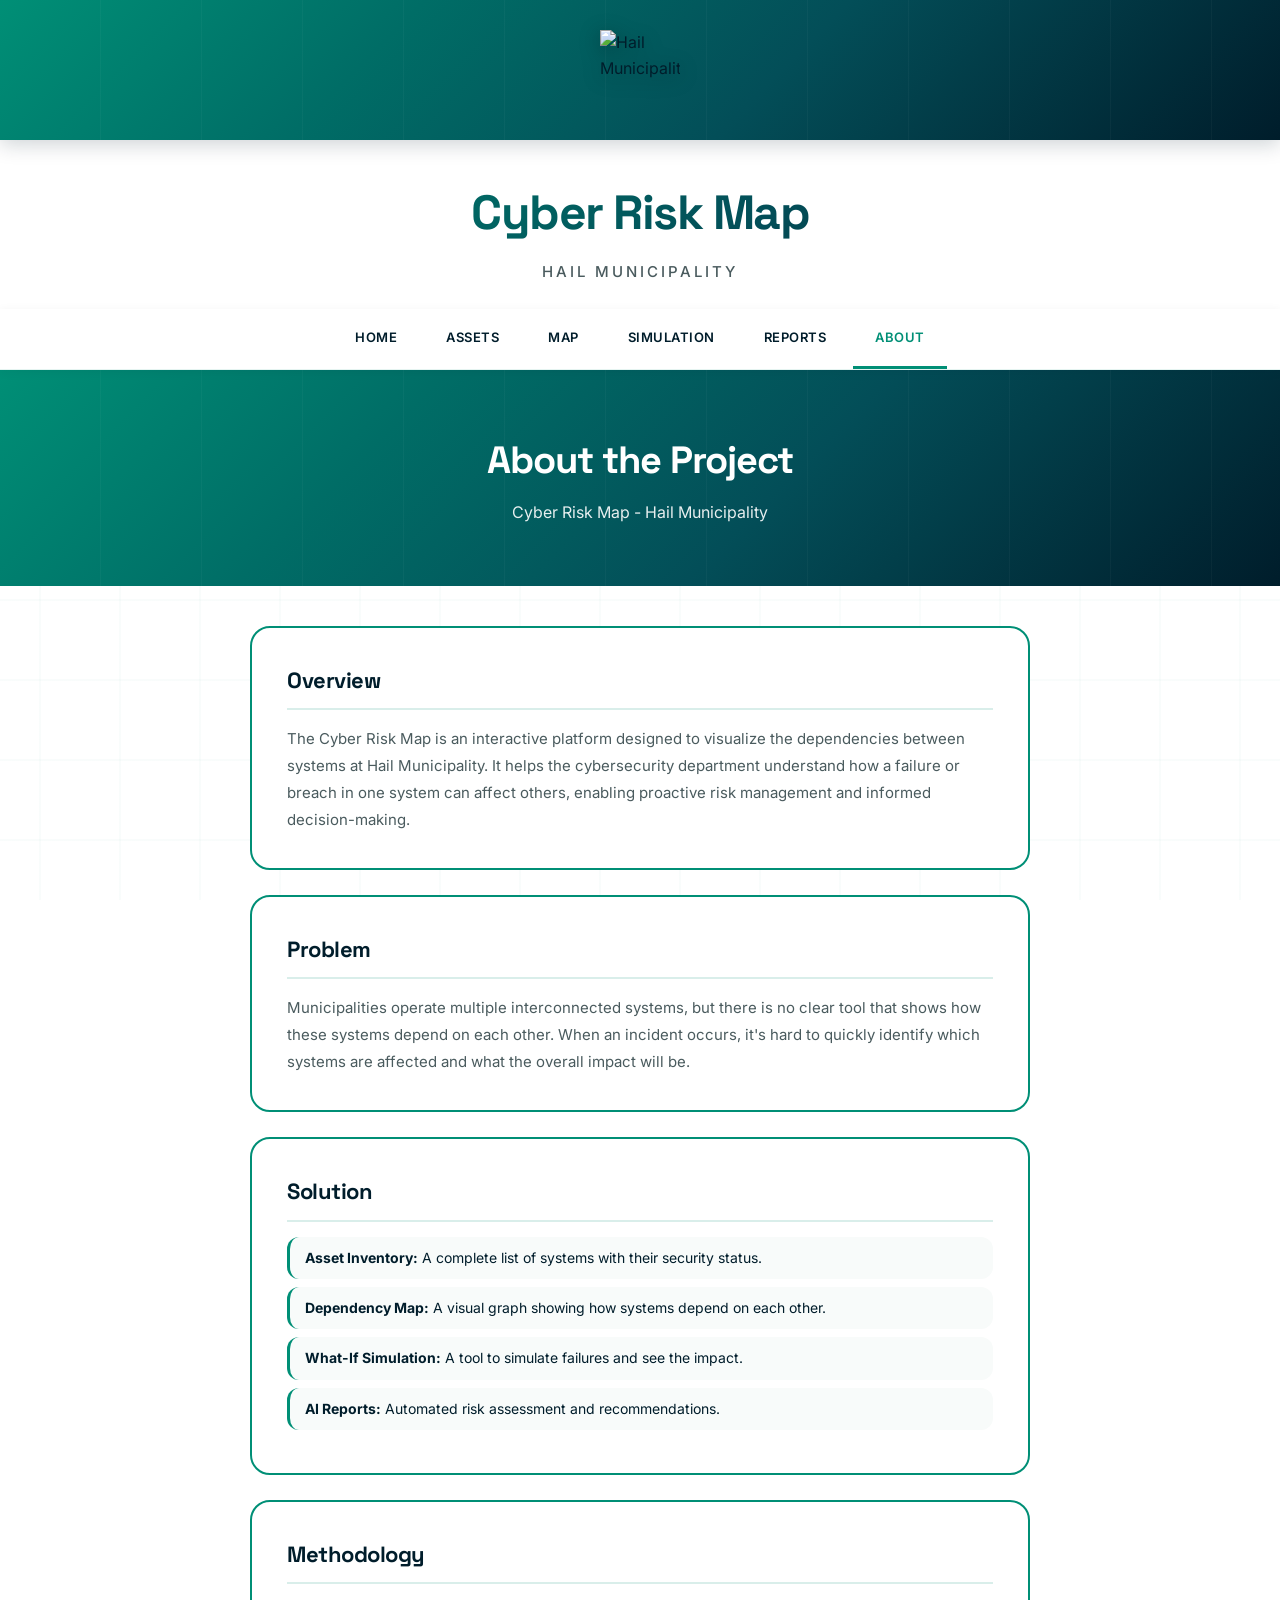
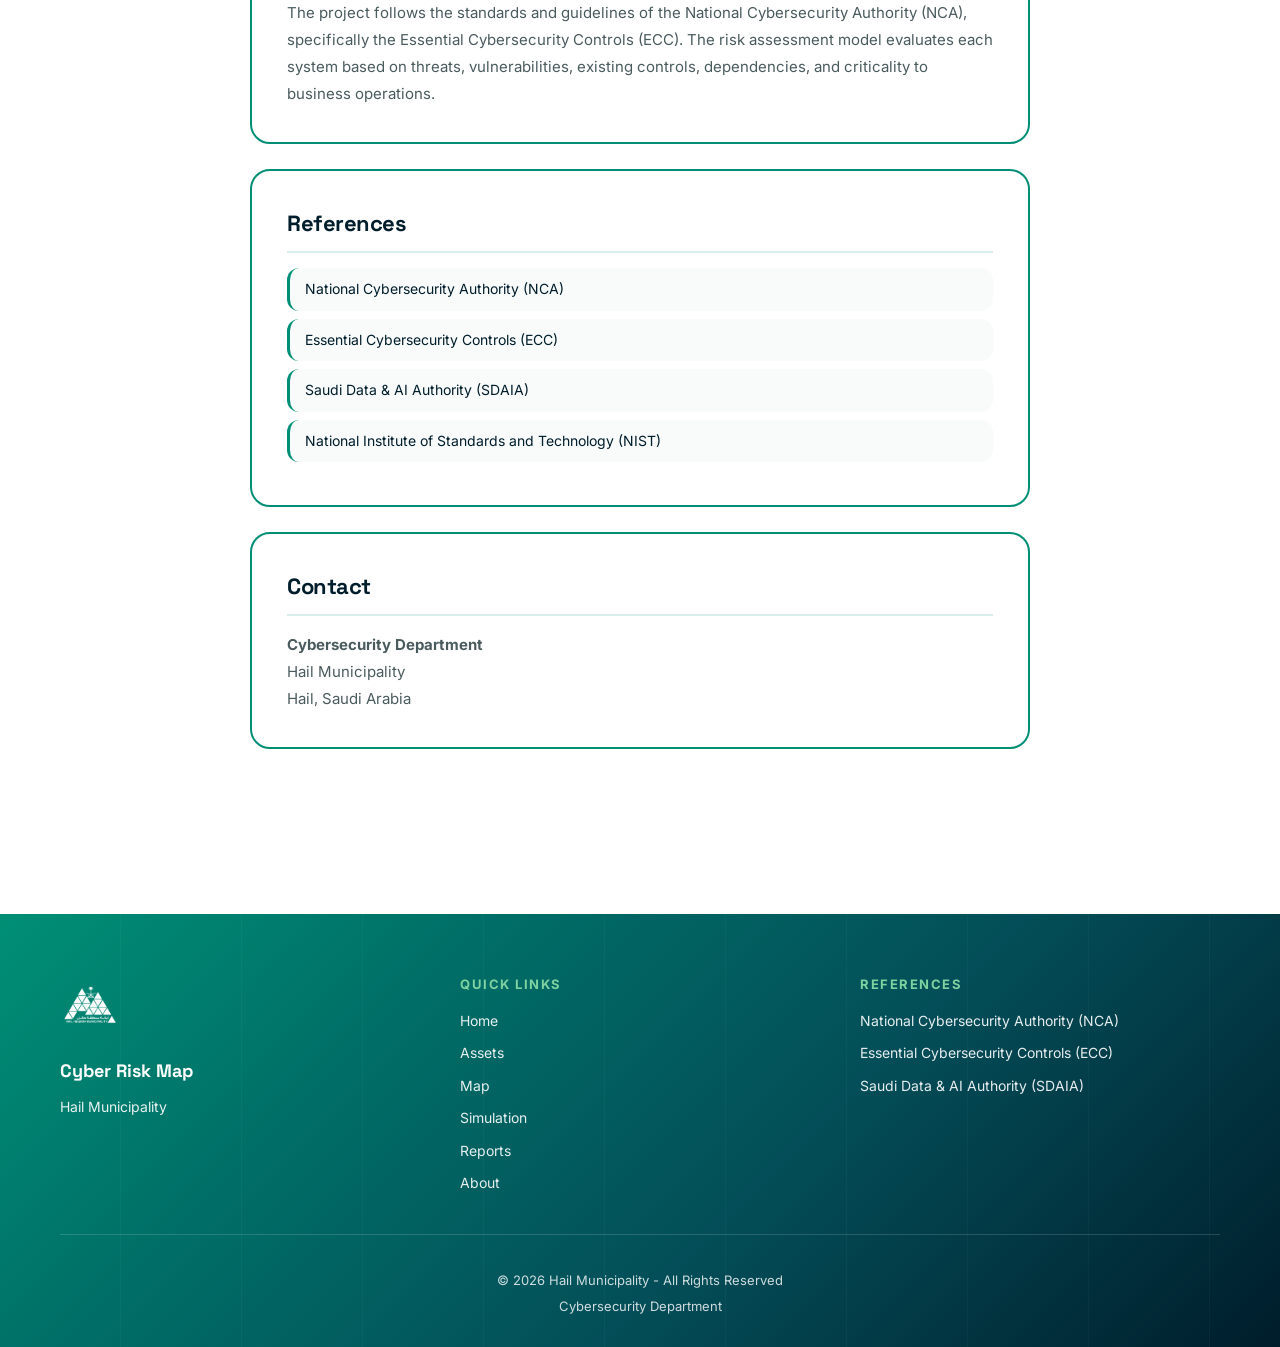
==== commit 478a32bc: "Update about.html" ====
--- a/about.html
+++ b/about.html
@@ -12,7 +12,7 @@
     <header>
     <div class="header-content">
         <div class="logo-container">
-            <img src="logo2.png" alt="Hail Municipality" class="logo">
+            <img src="images/logo2.png" alt="Hail Municipality" class="logo">
         </div>
     </div>
 </header>
@@ -74,7 +74,7 @@
     <footer>
         <div class="footer-content">
             <div class="footer-section">
-                <img src="logo1.png" alt="Hail Municipality" class="footer-logo">
+                <img src="images/logo1.png" alt="Hail Municipality" class="footer-logo">
                 <h3>Cyber Risk Map</h3>
                 <p>Hail Municipality</p>
             </div>
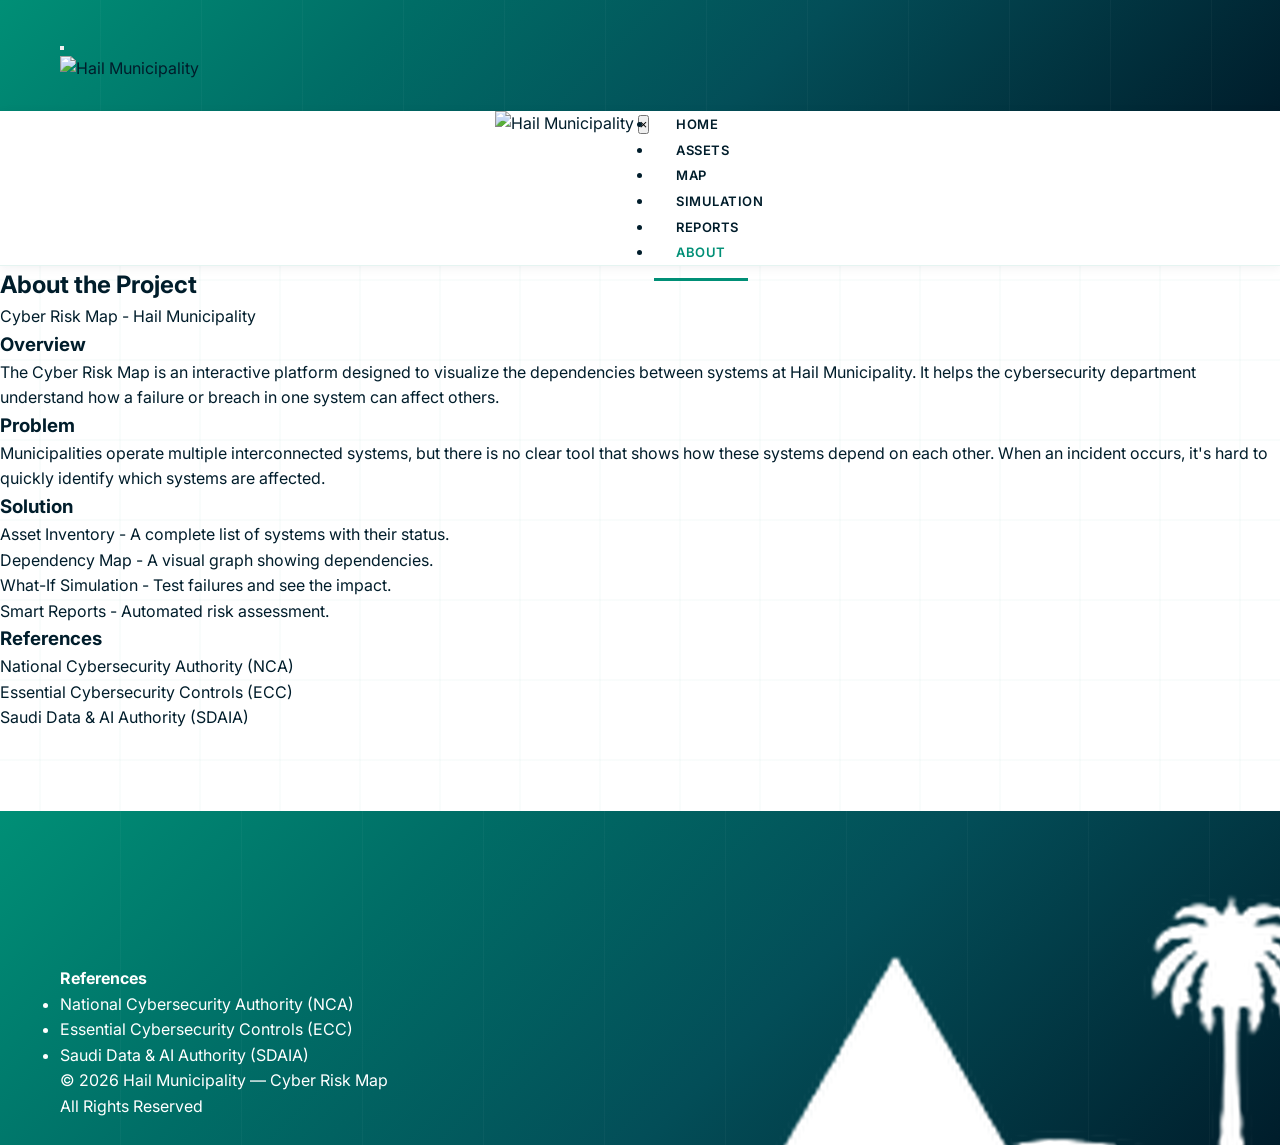
==== commit 95670679: "Update about.html" ====
--- a/about.html
+++ b/about.html
@@ -1,4 +1,3 @@
-
 <!DOCTYPE html>
 <html lang="en" dir="ltr">
 <head>
@@ -9,100 +8,83 @@
 </head>
 <body>
 
-    <header>
-    <div class="header-content">
-        <div class="logo-container">
-            <img src="images/logo2.png" alt="Hail Municipality" class="logo">
-        </div>
+<header class="main-header">
+    <button class="menu-btn" onclick="toggleMenu()"><span></span><span></span><span></span></button>
+    <div class="header-logo"><img src="images/logo2.png" alt="Hail Municipality"></div>
+    <div class="header-spacer"></div>
+</header>
+
+<nav class="side-menu" id="sideMenu">
+    <div class="menu-header">
+        <img src="images/logo2.png" alt="Hail Municipality">
+        <button class="close-btn" onclick="toggleMenu()">×</button>
     </div>
-</header>
- <div class="project-title">
-     <h1>Cyber Risk Map</h1>
-     <p>Hail Municipality</p>
- </div> 
-    <nav>
-        <a href="index.html">Home</a>
-        <a href="assets.html">Assets</a>
-        <a href="map.html">Map</a>
-        <a href="simulation.html">Simulation</a>
-        <a href="reports.html">Reports</a>
-        <a href="about.html" class="active">About</a>
-    </nav>
+    <ul class="menu-links">
+        <li><a href="index.html">Home</a></li>
+        <li><a href="assets.html">Assets</a></li>
+        <li><a href="map.html">Map</a></li>
+        <li><a href="simulation.html">Simulation</a></li>
+        <li><a href="reports.html">Reports</a></li>
+        <li><a href="about.html" class="active">About</a></li>
+    </ul>
+</nav>
+<div class="overlay" id="overlay" onclick="toggleMenu()"></div>
 
-    <div class="page-header">
-        <h1>About the Project</h1>
+<main>
+    <div class="section-header">
+        <h2>About the Project</h2>
         <p>Cyber Risk Map - Hail Municipality</p>
     </div>
 
-    <div class="about-content">
-        <div class="about-section">
-            <h2>Overview</h2>
-            <p>The Cyber Risk Map is an interactive platform designed to visualize the dependencies between systems at Hail Municipality. It helps the cybersecurity department understand how a failure or breach in one system can affect others, enabling proactive risk management and informed decision-making.</p>
+    <div class="about-wrapper">
+        <div class="about-card">
+            <h3>Overview</h3>
+            <p>The Cyber Risk Map is an interactive platform designed to visualize the dependencies between systems at Hail Municipality. It helps the cybersecurity department understand how a failure or breach in one system can affect others.</p>
         </div>
-        <div class="about-section">
-            <h2>Problem</h2>
-            <p>Municipalities operate multiple interconnected systems, but there is no clear tool that shows how these systems depend on each other. When an incident occurs, it's hard to quickly identify which systems are affected and what the overall impact will be.</p>
+
+        <div class="about-card">
+            <h3>Problem</h3>
+            <p>Municipalities operate multiple interconnected systems, but there is no clear tool that shows how these systems depend on each other. When an incident occurs, it's hard to quickly identify which systems are affected.</p>
         </div>
-        <div class="about-section">
-            <h2>Solution</h2>
+
+        <div class="about-card">
+            <h3>Solution</h3>
             <ul>
-                <li><strong>Asset Inventory:</strong> A complete list of systems with their security status.</li>
-                <li><strong>Dependency Map:</strong> A visual graph showing how systems depend on each other.</li>
-                <li><strong>What-If Simulation:</strong> A tool to simulate failures and see the impact.</li>
-                <li><strong>AI Reports:</strong> Automated risk assessment and recommendations.</li>
+                <li>Asset Inventory - A complete list of systems with their status.</li>
+                <li>Dependency Map - A visual graph showing dependencies.</li>
+                <li>What-If Simulation - Test failures and see the impact.</li>
+                <li>Smart Reports - Automated risk assessment.</li>
             </ul>
         </div>
-        <div class="about-section">
-            <h2>Methodology</h2>
-            <p>The project follows the standards and guidelines of the National Cybersecurity Authority (NCA), specifically the Essential Cybersecurity Controls (ECC). The risk assessment model evaluates each system based on threats, vulnerabilities, existing controls, dependencies, and criticality to business operations.</p>
-        </div>
-        <div class="about-section">
-            <h2>References</h2>
+
+        <div class="about-card">
+            <h3>References</h3>
             <ul>
                 <li>National Cybersecurity Authority (NCA)</li>
                 <li>Essential Cybersecurity Controls (ECC)</li>
                 <li>Saudi Data & AI Authority (SDAIA)</li>
-                <li>National Institute of Standards and Technology (NIST)</li>
             </ul>
         </div>
-        <div class="about-section">
-            <h2>Contact</h2>
-            <p><strong>Cybersecurity Department</strong><br>Hail Municipality<br>Hail, Saudi Arabia</p>
-        </div>
     </div>
+</main>
 
-    <footer>
-        <div class="footer-content">
-            <div class="footer-section">
-                <img src="images/logo1.png" alt="Hail Municipality" class="footer-logo">
-                <h3>Cyber Risk Map</h3>
-                <p>Hail Municipality</p>
-            </div>
-            <div class="footer-section">
-                <h4>Quick Links</h4>
-                <ul>
-                    <li><a href="index.html">Home</a></li>
-                    <li><a href="assets.html">Assets</a></li>
-                    <li><a href="map.html">Map</a></li>
-                    <li><a href="simulation.html">Simulation</a></li>
-                    <li><a href="reports.html">Reports</a></li>
-                    <li><a href="about.html">About</a></li>
-                </ul>
-            </div>
-            <div class="footer-section">
-                <h4>References</h4>
-                <ul>
-                    <li>National Cybersecurity Authority (NCA)</li>
-                    <li>Essential Cybersecurity Controls (ECC)</li>
-                    <li>Saudi Data & AI Authority (SDAIA)</li>
-                </ul>
-            </div>
-        </div>
-        <div class="footer-bottom">
-            <p>©️ 2026 Hail Municipality - All Rights Reserved</p>
-            <p>Cybersecurity Department</p>
-        </div>
-    </footer>
+<footer class="main-footer">
+    <div class="footer-logo"><img src="images/logo1.png" alt="Hail Municipality"></div>
+    <div class="footer-references">
+        <h4>References</h4>
+        <ul>
+            <li>National Cybersecurity Authority (NCA)</li>
+            <li>Essential Cybersecurity Controls (ECC)</li>
+            <li>Saudi Data & AI Authority (SDAIA)</li>
+        </ul>
+    </div>
+    <div class="footer-divider"></div>
+    <div class="footer-copyright">
+        <p>©️ 2026 Hail Municipality — Cyber Risk Map</p>
+        <p>All Rights Reserved</p>
+    </div>
+</footer>
 
+<script src="script.js"></script>
 </body>
 </html>
--- a/style.css
+++ b/style.css
@@ -973,7 +973,7 @@
 
 .footer-content {
     display: grid;
-    grid-template-columns: repeat(3, 1fr);
+    grid-template-columns: 1.5fr 1fr 1fr;
     gap: 40px;
     max-width: 1200px;
     margin: 0 auto;
@@ -982,8 +982,8 @@
 }
 
 .footer-logo {
-    width: 60px;
-    height: 60px;
+    width: 80px;
+    height: 80px;
     object-fit: contain;
     margin-bottom: 15px;
 }
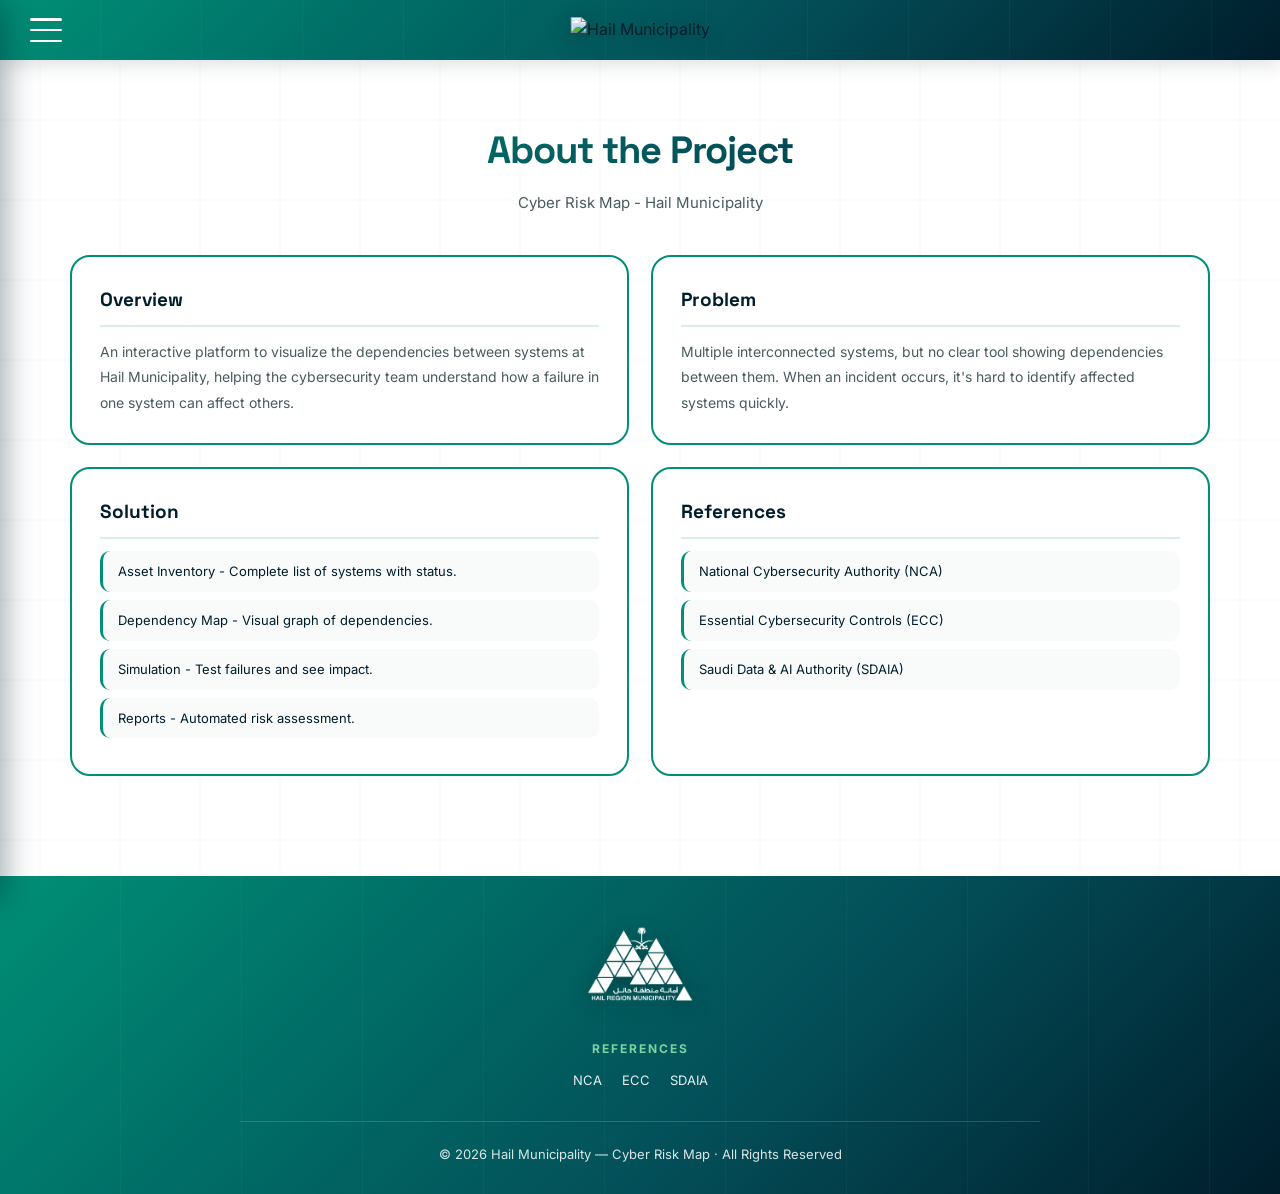
==== commit 7e25a7c6: "Update about.html" ====
--- a/about.html
+++ b/about.html
@@ -1,88 +1,57 @@
 <!DOCTYPE html>
 <html lang="en" dir="ltr">
 <head>
-    <meta charset="UTF-8">
-    <meta name="viewport" content="width=device-width, initial-scale=1.0">
-    <title>About | Cyber Risk Map</title>
-    <link rel="stylesheet" href="style.css">
+<meta charset="UTF-8">
+<meta name="viewport" content="width=device-width, initial-scale=1.0">
+<title>About | Cyber Risk Map</title>
+<link rel="stylesheet" href="style.css">
 </head>
 <body>
 
+<div class="cyber-dots">
+<span class="cyber-dot"></span><span class="cyber-dot"></span><span class="cyber-dot"></span><span class="cyber-dot"></span>
+<span class="cyber-dot"></span><span class="cyber-dot"></span><span class="cyber-dot"></span><span class="cyber-dot"></span>
+</div>
+
 <header class="main-header">
-    <button class="menu-btn" onclick="toggleMenu()"><span></span><span></span><span></span></button>
-    <div class="header-logo"><img src="images/logo2.png" alt="Hail Municipality"></div>
-    <div class="header-spacer"></div>
+<button class="menu-btn" onclick="toggleMenu()"><span></span><span></span><span></span></button>
+<div class="header-logo"><img src="images/logo2.png" alt="Hail Municipality"></div>
+<div class="header-spacer"></div>
 </header>
 
 <nav class="side-menu" id="sideMenu">
-    <div class="menu-header">
-        <img src="images/logo2.png" alt="Hail Municipality">
-        <button class="close-btn" onclick="toggleMenu()">×</button>
-    </div>
-    <ul class="menu-links">
-        <li><a href="index.html">Home</a></li>
-        <li><a href="assets.html">Assets</a></li>
-        <li><a href="map.html">Map</a></li>
-        <li><a href="simulation.html">Simulation</a></li>
-        <li><a href="reports.html">Reports</a></li>
-        <li><a href="about.html" class="active">About</a></li>
-    </ul>
+<div class="menu-header">
+<img src="images/logo2.png" alt="Hail Municipality">
+<button class="close-btn" onclick="toggleMenu()">×</button>
+</div>
+<ul class="menu-links">
+<li><a href="index.html">Home</a></li>
+<li><a href="assets.html">Assets</a></li>
+<li><a href="map.html">Map</a></li>
+<li><a href="simulation.html">Simulation</a></li>
+<li><a href="reports.html">Reports</a></li>
+<li><a href="about.html" class="active">About</a></li>
+</ul>
 </nav>
 <div class="overlay" id="overlay" onclick="toggleMenu()"></div>
 
 <main>
-    <div class="section-header">
-        <h2>About the Project</h2>
-        <p>Cyber Risk Map - Hail Municipality</p>
-    </div>
-
-    <div class="about-wrapper">
-        <div class="about-card">
-            <h3>Overview</h3>
-            <p>The Cyber Risk Map is an interactive platform designed to visualize the dependencies between systems at Hail Municipality. It helps the cybersecurity department understand how a failure or breach in one system can affect others.</p>
-        </div>
-
-        <div class="about-card">
-            <h3>Problem</h3>
-            <p>Municipalities operate multiple interconnected systems, but there is no clear tool that shows how these systems depend on each other. When an incident occurs, it's hard to quickly identify which systems are affected.</p>
-        </div>
-
-        <div class="about-card">
-            <h3>Solution</h3>
-            <ul>
-                <li>Asset Inventory - A complete list of systems with their status.</li>
-                <li>Dependency Map - A visual graph showing dependencies.</li>
-                <li>What-If Simulation - Test failures and see the impact.</li>
-                <li>Smart Reports - Automated risk assessment.</li>
-            </ul>
-        </div>
-
-        <div class="about-card">
-            <h3>References</h3>
-            <ul>
-                <li>National Cybersecurity Authority (NCA)</li>
-                <li>Essential Cybersecurity Controls (ECC)</li>
-                <li>Saudi Data & AI Authority (SDAIA)</li>
-            </ul>
-        </div>
-    </div>
+<div class="section-header"><h2>About the Project</h2><p>Cyber Risk Map - Hail Municipality</p></div>
+<div class="about-wrapper">
+<div class="about-card"><h3>Overview</h3><p>An interactive platform to visualize the dependencies between systems at Hail Municipality, helping the cybersecurity team understand how a failure in one system can affect others.</p></div>
+<div class="about-card"><h3>Problem</h3><p>Multiple interconnected systems, but no clear tool showing dependencies between them. When an incident occurs, it's hard to identify affected systems quickly.</p></div>
+<div class="about-card"><h3>Solution</h3><ul><li>Asset Inventory - Complete list of systems with status.</li><li>Dependency Map - Visual graph of dependencies.</li><li>Simulation - Test failures and see impact.</li><li>Reports - Automated risk assessment.</li></ul></div>
+<div class="about-card"><h3>References</h3><ul><li>National Cybersecurity Authority (NCA)</li><li>Essential Cybersecurity Controls (ECC)</li><li>Saudi Data & AI Authority (SDAIA)</li></ul></div>
+</div>
 </main>
 
 <footer class="main-footer">
-    <div class="footer-logo"><img src="images/logo1.png" alt="Hail Municipality"></div>
-    <div class="footer-references">
-        <h4>References</h4>
-        <ul>
-            <li>National Cybersecurity Authority (NCA)</li>
-            <li>Essential Cybersecurity Controls (ECC)</li>
-            <li>Saudi Data & AI Authority (SDAIA)</li>
-        </ul>
-    </div>
-    <div class="footer-divider"></div>
-    <div class="footer-copyright">
-        <p>©️ 2026 Hail Municipality — Cyber Risk Map</p>
-        <p>All Rights Reserved</p>
-    </div>
+<div class="footer-content">
+<div class="footer-logo"><img src="images/logo1.png" alt="Hail Municipality"></div>
+<div class="footer-references"><h4>References</h4><ul><li>NCA</li><li>ECC</li><li>SDAIA</li></ul></div>
+</div>
+<div class="footer-divider"></div>
+<div class="footer-copyright"><p>©️ 2026 Hail Municipality — Cyber Risk Map · All Rights Reserved</p></div>
 </footer>
 
 <script src="script.js"></script>
--- a/style.css
+++ b/style.css
@@ -1,11 +1,5 @@
-/* ===========================
-   FONTS
-   =========================== */
-@import url('https://fonts.googleapis.com/css2?family=Inter:wght@400;500;600;700;800&family=Space+Grotesk:wght@500;700&display=swap');
-
-/* ===========================
-   ROOT
-   =========================== */
+@import url('https://fonts.googleapis.com/css2?family=Inter:wght@400;500;600;700;800&family=Space+Grotesk:wght@500;600;700&display=swap');
+
 :root {
     --gradient-main: linear-gradient(135deg, #008F76 0%, #006D66 30%, #034E58 60%, #001D2B 100%);
     --primary: #008F76;
@@ -19,16 +13,13 @@
     --text-dark: #001D2B;
     --text-medium: #4A5B5E;
     --border-color: #008F76;
-    --border-radius: 20px;
-    --border-radius-sm: 12px;
+    --radius: 20px;
+    --radius-sm: 12px;
     --shadow-sm: 0 2px 8px rgba(0, 29, 43, 0.08);
     --shadow-md: 0 8px 24px rgba(0, 29, 43, 0.12);
     --shadow-lg: 0 15px 40px rgba(0, 143, 118, 0.25);
 }
 
-/* ===========================
-   RESET
-   =========================== */
 * { margin: 0; padding: 0; box-sizing: border-box; }
 html { scroll-behavior: smooth; }
 
@@ -37,20 +28,19 @@
     background: #ffffff;
     color: var(--text-dark);
     line-height: 1.6;
+    min-height: 100vh;
     overflow-x: hidden;
-    min-height: 100vh;
     position: relative;
 }
 
-/* Cyber Grid Background */
 body::before {
     content: '';
     position: fixed;
     top: 0; left: 0;
     width: 100%; height: 100%;
     background-image:
-        linear-gradient(90deg, transparent 49%, rgba(0, 143, 118, 0.06) 50%, transparent 51%),
-        linear-gradient(0deg, transparent 49%, rgba(0, 143, 118, 0.06) 50%, transparent 51%);
+        linear-gradient(90deg, transparent 49%, rgba(0, 143, 118, 0.05) 50%, transparent 51%),
+        linear-gradient(0deg, transparent 49%, rgba(0, 143, 118, 0.05) 50%, transparent 51%);
     background-size: 80px 80px;
     animation: gridMove 30s linear infinite;
     z-index: -2;
@@ -62,46 +52,46 @@
     100% { background-position: 80px 80px; }
 }
 
-/* Data Flow Lines */
 body::after {
     content: '';
     position: fixed;
     top: 0; left: 0;
     width: 100%; height: 100%;
-    background-image:
-        linear-gradient(90deg, transparent 0%, rgba(0, 143, 118, 0.15) 50%, transparent 100%),
-        linear-gradient(90deg, transparent 0%, rgba(0, 143, 118, 0.1) 50%, transparent 100%);
-    background-size: 300px 2px, 500px 2px;
+    background-image: linear-gradient(90deg, transparent 0%, rgba(0, 143, 118, 0.12) 50%, transparent 100%);
+    background-size: 400px 2px;
     background-repeat: no-repeat;
-    background-position: -300px 15%, -500px 60%;
-    animation: dataFlow 12s linear infinite;
+    background-position: -400px 20%;
+    animation: dataFlow 15s linear infinite;
     z-index: -1;
     pointer-events: none;
 }
 
 @keyframes dataFlow {
-    0% { background-position: -300px 15%, -500px 60%; }
-    100% { background-position: calc(100% + 300px) 15%, calc(100% + 500px) 60%; }
-}
-
-/* ===========================
-   HEADER
-   =========================== */
-header {
+    0% { background-position: -400px 20%; }
+    100% { background-position: calc(100% + 400px) 20%; }
+}
+
+/* HEADER */
+.main-header {
     background: var(--gradient-main);
-    padding: 30px 60px;
-    position: relative;
-    overflow: hidden;
-    box-shadow: 0 4px 20px rgba(0, 29, 43, 0.2);
-}
-
-header::before {
+    padding: 18px 30px;
+    display: flex;
+    align-items: center;
+    justify-content: space-between;
+    position: sticky;
+    top: 0;
+    z-index: 100;
+    box-shadow: 0 4px 20px rgba(0, 29, 43, 0.15);
+}
+
+.main-header::before {
     content: '';
     position: absolute;
     top: 0; left: 0;
     width: 200%; height: 100%;
     background: repeating-linear-gradient(90deg, transparent, transparent 100px, rgba(255,255,255,0.03) 100px, rgba(255,255,255,0.03) 101px);
     animation: slideLines 20s linear infinite;
+    pointer-events: none;
 }
 
 @keyframes slideLines {
@@ -109,135 +99,187 @@
     100% { transform: translateX(-100px); }
 }
 
-.header-content {
+.menu-btn {
+    background: none;
+    border: none;
+    cursor: pointer;
+    width: 32px;
+    height: 24px;
+    display: flex;
+    flex-direction: column;
+    justify-content: space-between;
+    position: relative;
+    z-index: 1;
+    padding: 0;
+}
+
+.menu-btn span {
+    display: block;
+    width: 100%;
+    height: 2.5px;
+    background: white;
+    border-radius: 2px;
+    transition: all 0.3s ease;
+}
+
+.menu-btn:hover span { background: #7DD3A0; }
+
+.header-logo {
+    position: absolute;
+    left: 50%;
+    transform: translateX(-50%);
+    z-index: 1;
+}
+
+.header-logo img {
+    height: 50px;
+    width: auto;
+    object-fit: contain;
+    filter: drop-shadow(0 4px 10px rgba(0, 0, 0, 0.3));
+}
+
+.header-spacer { width: 32px; }
+
+/* SIDE MENU */
+.side-menu {
+    position: fixed;
+    top: 0;
+    left: -320px;
+    width: 320px;
+    height: 100vh;
+    background: var(--gradient-main);
+    z-index: 200;
+    transition: left 0.4s cubic-bezier(0.175, 0.885, 0.32, 1.275);
+    box-shadow: 4px 0 30px rgba(0, 29, 43, 0.4);
+    display: flex;
+    flex-direction: column;
+    padding: 25px;
+    overflow-y: auto;
+}
+
+.side-menu.open { left: 0; }
+
+.menu-header {
+    display: flex;
+    justify-content: space-between;
+    align-items: center;
+    margin-bottom: 40px;
+    padding-bottom: 20px;
+    border-bottom: 1px solid rgba(255, 255, 255, 0.15);
+}
+
+.menu-header img {
+    height: 45px;
+    width: auto;
+    filter: drop-shadow(0 4px 10px rgba(0, 0, 0, 0.3));
+}
+
+.close-btn {
+    background: none;
+    border: 2px solid rgba(255, 255, 255, 0.3);
+    color: white;
+    width: 36px;
+    height: 36px;
+    border-radius: 50%;
+    cursor: pointer;
+    font-size: 22px;
+    line-height: 1;
+    transition: all 0.3s ease;
+}
+
+.close-btn:hover { background: white; color: var(--primary-darkest); }
+
+.menu-links { list-style: none; display: flex; flex-direction: column; gap: 8px; }
+
+.menu-links a {
+    display: block;
+    color: white;
+    text-decoration: none;
+    font-size: 16px;
+    font-weight: 600;
+    padding: 14px 20px;
+    border-radius: var(--radius-sm);
+    transition: all 0.3s ease;
+    border-left: 3px solid transparent;
+}
+
+.menu-links a:hover,
+.menu-links a.active {
+    background: rgba(255, 255, 255, 0.1);
+    border-left-color: #7DD3A0;
+    padding-left: 25px;
+}
+
+.overlay {
+    position: fixed;
+    top: 0; left: 0;
+    width: 100%; height: 100%;
+    background: rgba(0, 29, 43, 0.6);
+    backdrop-filter: blur(4px);
+    z-index: 150;
+    opacity: 0;
+    visibility: hidden;
+    transition: all 0.3s ease;
+}
+
+.overlay.active { opacity: 1; visibility: visible; }
+
+/* MAIN */
+main {
     max-width: 1200px;
     margin: 0 auto;
-    display: flex;
-    justify-content: center;
-    align-items: center;
-    position: relative;
-    z-index: 1;
-}
-
-.logo-container {
-    display: flex;
-    justify-content: center;
-    align-items: center;
-}
-
-.logo {
-    width: 80px;
-    height: 80px;
-    object-fit: contain;
-    filter: drop-shadow(0 4px 10px rgba(0, 0, 0, 0.3));
-}
-
-/* ===========================
-   PROJECT TITLE
-   =========================== */
-.project-title {
-    text-align: center;
-    padding: 35px 20px 25px;
-    background: #ffffff;
-}
-
-.project-title h1 {
+    padding: 40px 30px;
+    animation: fadeIn 0.4s ease;
+}
+
+@keyframes fadeIn {
+    from { opacity: 0; transform: translateY(15px); }
+    to { opacity: 1; transform: translateY(0); }
+}
+
+/* HERO */
+.hero { text-align: center; padding: 40px 20px 50px; }
+
+.hero h1 {
     font-family: 'Space Grotesk', sans-serif;
-    font-size: 48px;
+    font-size: 52px;
     font-weight: 700;
     background: var(--gradient-main);
     -webkit-background-clip: text;
     -webkit-text-fill-color: transparent;
     background-clip: text;
     letter-spacing: -1.5px;
-    margin-bottom: 8px;
-}
-
-.project-title p {
-    font-size: 15px;
+    margin-bottom: 15px;
+}
+
+.hero p {
+    font-size: 17px;
     color: var(--text-medium);
-    font-weight: 500;
-    letter-spacing: 3px;
-    text-transform: uppercase;
-}
-
-/* ===========================
-   NAV
-   =========================== */
-nav {
-    background: white;
-    padding: 0 40px;
-    display: flex;
-    justify-content: center;
-    gap: 5px;
-    box-shadow: 0 2px 10px rgba(0, 29, 43, 0.06);
-    border-bottom: 1px solid rgba(0, 143, 118, 0.1);
-    position: sticky;
-    top: 0;
-    z-index: 100;
-    flex-wrap: wrap;
-}
-
-nav a {
-    color: var(--text-dark);
-    text-decoration: none;
-    font-weight: 600;
-    font-size: 13px;
-    padding: 18px 22px;
-    border-bottom: 3px solid transparent;
-    transition: all 0.3s ease;
-    cursor: pointer;
-    text-transform: uppercase;
-    letter-spacing: 0.5px;
-}
-
-nav a:hover, nav a.active {
-    color: var(--primary);
-    border-bottom-color: var(--primary);
-}
-
-/* ===========================
-   HERO
-   =========================== */
-.hero {
-    padding: 40px 60px 50px;
-    text-align: center;
-    max-width: 900px;
-    margin: 0 auto;
-}
-
-.hero p {
-    font-size: 18px;
-    color: var(--text-medium);
-    max-width: 700px;
+    max-width: 680px;
     margin: 0 auto;
     line-height: 1.8;
 }
 
-/* ===========================
-   CARDS
-   =========================== */
-.cards-grid {
+/* MAIN CARDS */
+.main-cards {
     display: grid;
     grid-template-columns: repeat(3, 1fr);
-    gap: 30px;
-    max-width: 1150px;
-    margin: 0 auto;
-    padding: 0 60px 70px;
-}
-
-.card {
+    gap: 25px;
+    margin-bottom: 60px;
+}
+
+.main-card {
     background: white;
     border: 2px solid transparent;
-    border-radius: var(--border-radius);
-    padding: 45px 30px;
+    border-radius: var(--radius);
+    padding: 40px 25px;
     text-align: center;
     cursor: pointer;
     transition: all 0.4s cubic-bezier(0.175, 0.885, 0.32, 1.275);
     background-image: linear-gradient(white, white), var(--gradient-main);
     background-origin: border-box;
     background-clip: padding-box, border-box;
-    box-shadow: 0 4px 15px rgba(0, 29, 43, 0.08);
+    box-shadow: 0 4px 15px rgba(0, 29, 43, 0.06);
     position: relative;
     overflow: hidden;
     text-decoration: none;
@@ -245,205 +287,193 @@
     display: block;
 }
 
-.card::before {
+.main-card::before {
     content: '';
     position: absolute;
     top: 0; left: 0;
     width: 100%; height: 100%;
-    background: linear-gradient(135deg, rgba(0,143,118,0.06) 0%, rgba(0,29,43,0.04) 100%);
+    background: linear-gradient(135deg, rgba(0,143,118,0.05) 0%, rgba(0,29,43,0.03) 100%);
     opacity: 0;
     transition: opacity 0.4s ease;
     pointer-events: none;
 }
 
-.card:hover {
+.main-card:hover {
     transform: translateY(-10px) scale(1.02);
-    box-shadow: 0 20px 40px rgba(0, 143, 118, 0.25), 0 0 0 4px rgba(0, 143, 118, 0.08);
-}
-
-.card:hover::before { opacity: 1; }
-
-.card-icon {
-    width: 90px;
-    height: 90px;
+    box-shadow: 0 20px 40px rgba(0, 143, 118, 0.2), 0 0 0 4px rgba(0, 143, 118, 0.06);
+}
+
+.main-card:hover::before { opacity: 1; }
+
+.card-icon-box {
+    width: 80px;
+    height: 80px;
+    margin: 0 auto 22px;
     border: 2px solid transparent;
-    border-radius: 20px;
-    display: flex;
+    border-radius: var(--radius);
+    display: flex;
+    align-items: center;
     justify-content: center;
-    align-items: center;
-    margin: 0 auto 25px;
-    transition: all 0.4s ease;
     background-image: linear-gradient(white, white), var(--gradient-main);
     background-origin: border-box;
     background-clip: padding-box, border-box;
+    transition: all 0.4s ease;
     position: relative;
     z-index: 1;
 }
 
-.card:hover .card-icon {
+.main-card:hover .card-icon-box {
     background-image: var(--gradient-main), var(--gradient-main);
-    transform: scale(1.1) rotate(-3deg);
-}
-
-.card-icon svg {
-    width: 45px; height: 45px;
-    stroke: var(--primary); fill: none;
-    stroke-width: 2;
-    stroke-linecap: round; stroke-linejoin: round;
-    transition: all 0.4s ease;
-}
-
-.card:hover .card-icon svg { stroke: white; }
-
-.card h3 {
+    transform: scale(1.08) rotate(-4deg);
+}
+
+.card-icon-box svg {
+    width: 38px;
+    height: 38px;
+    stroke: var(--primary);
+    transition: stroke 0.4s ease;
+}
+
+.main-card:hover .card-icon-box svg { stroke: white; }
+
+.main-card h3 {
     font-family: 'Space Grotesk', sans-serif;
-    font-size: 22px; font-weight: 700;
+    font-size: 22px;
+    font-weight: 700;
     color: var(--primary-darkest);
     margin-bottom: 10px;
-    position: relative; z-index: 1;
-    letter-spacing: -0.5px;
-}
-
-.card p {
+    position: relative;
+    z-index: 1;
+}
+
+.main-card p {
     font-size: 14px;
     color: var(--text-medium);
-    position: relative; z-index: 1;
-    line-height: 1.6;
-}
-
-/* ===========================
-   STATS BAR
-   =========================== */
-.stats-bar {
-    padding: 50px 40px 70px;
+    position: relative;
+    z-index: 1;
+}
+
+/* STATS */
+.stats-row {
     display: flex;
     justify-content: center;
     align-items: center;
-    gap: 20px;
+    gap: 0;
+    padding: 40px 20px;
     flex-wrap: wrap;
-    max-width: 1100px;
-    margin: 0 auto;
-}
-
-.stat-item {
+}
+
+.stat-node {
     display: flex;
     flex-direction: column;
     align-items: center;
-    gap: 10px;
-    transition: all 0.3s ease;
-    min-width: 150px;
-}
-
-.stat-item:hover { transform: translateY(-6px); }
-
-.stat-circle {
-    width: 14px; height: 14px;
-    border-radius: 50%;
-    background: var(--gradient-main);
-    box-shadow: 0 0 20px rgba(0, 143, 118, 0.5);
-}
-
-.stat-icon {
-    width: 42px; height: 42px;
-    stroke: var(--primary); fill: none;
-    stroke-width: 2;
-    stroke-linecap: round; stroke-linejoin: round;
-    margin: 8px 0;
-    transition: all 0.3s ease;
-}
-
-.stat-item:hover .stat-icon {
-    stroke: var(--primary-darkest);
+    gap: 12px;
+    padding: 20px 30px;
+    transition: all 0.3s ease;
+    min-width: 160px;
+}
+
+.stat-node:hover { transform: translateY(-6px); }
+
+.stat-icon-box {
+    width: 60px;
+    height: 60px;
+    border: 2px solid transparent;
+    border-radius: 16px;
+    display: flex;
+    align-items: center;
+    justify-content: center;
+    background-image: linear-gradient(white, white), var(--gradient-main);
+    background-origin: border-box;
+    background-clip: padding-box, border-box;
+    box-shadow: 0 4px 12px rgba(0, 143, 118, 0.1);
+    transition: all 0.3s ease;
+}
+
+.stat-node:hover .stat-icon-box {
+    background-image: var(--gradient-main), var(--gradient-main);
     transform: scale(1.1);
 }
+
+.stat-icon-box svg {
+    width: 26px;
+    height: 26px;
+    stroke: var(--primary);
+    transition: stroke 0.3s ease;
+}
+
+.stat-node:hover .stat-icon-box svg { stroke: white; }
 
 .stat-number {
     font-family: 'Space Grotesk', sans-serif;
-    font-size: 40px; font-weight: 700;
-    color: var(--primary-darkest);
+    font-size: 38px;
+    font-weight: 700;
+    background: var(--gradient-main);
+    -webkit-background-clip: text;
+    -webkit-text-fill-color: transparent;
+    background-clip: text;
     line-height: 1;
 }
 
 .stat-label {
-    font-size: 12px;
+    font-size: 11px;
     color: var(--text-medium);
     font-weight: 600;
     text-transform: uppercase;
-    letter-spacing: 1.5px;
-}
-
-.stat-line {
-    width: 70px; height: 2px;
+    letter-spacing: 2px;
+}
+
+.stat-connector {
+    width: 60px;
+    height: 2px;
     background-image: linear-gradient(90deg, var(--primary) 50%, transparent 50%);
     background-size: 12px 2px;
     background-repeat: repeat-x;
-    opacity: 0.5;
-    margin-top: -60px;
-}
-
-/* ===========================
-   PAGE HEADER
-   =========================== */
-.page-header {
-    background: var(--gradient-main);
-    padding: 60px;
-    text-align: center;
-    color: white;
-    margin-bottom: 40px;
-    position: relative;
-    overflow: hidden;
-}
-
-.page-header::before {
-    content: '';
-    position: absolute;
-    top: 0; left: 0;
-    width: 200%; height: 100%;
-    background: repeating-linear-gradient(90deg, transparent, transparent 100px, rgba(255,255,255,0.03) 100px, rgba(255,255,255,0.03) 101px);
-    animation: slideLines 20s linear infinite;
-}
-
-.page-header h1 {
+    opacity: 0.4;
+    margin-bottom: 50px;
+}
+
+/* SECTION HEADER */
+.section-header { text-align: center; padding: 20px 20px 40px; }
+
+.section-header h2 {
     font-family: 'Space Grotesk', sans-serif;
     font-size: 38px;
     font-weight: 700;
+    background: var(--gradient-main);
+    -webkit-background-clip: text;
+    -webkit-text-fill-color: transparent;
+    background-clip: text;
+    letter-spacing: -1px;
     margin-bottom: 10px;
-    position: relative; z-index: 1;
-    letter-spacing: -1px;
-}
-
-.page-header p {
-    font-size: 16px;
-    opacity: 0.9;
-    position: relative; z-index: 1;
-}
-
-/* ===========================
-   FILTERS
-   =========================== */
+}
+
+.section-header p { font-size: 15px; color: var(--text-medium); }
+
+/* FILTERS */
 .filters {
     display: flex;
-    gap: 15px;
     justify-content: center;
+    gap: 12px;
     flex-wrap: wrap;
-    padding: 20px 60px;
-    max-width: 900px;
-    margin: 0 auto;
+    margin-bottom: 35px;
 }
 
 .filter-btn {
     background: white;
     border: 2px solid var(--border-color);
     color: var(--primary);
-    padding: 10px 25px;
+    padding: 9px 24px;
     border-radius: 50px;
-    font-size: 14px; font-weight: 600;
+    font-size: 13px;
+    font-weight: 600;
     cursor: pointer;
     transition: all 0.3s ease;
     font-family: 'Inter', sans-serif;
 }
 
-.filter-btn:hover, .filter-btn.active {
+.filter-btn:hover,
+.filter-btn.active {
     background: var(--gradient-main);
     color: white;
     border-color: transparent;
@@ -451,22 +481,17 @@
     box-shadow: var(--shadow-md);
 }
 
-/* ===========================
-   ASSETS
-   =========================== */
+/* ASSETS */
 .assets-grid {
     display: grid;
-    grid-template-columns: repeat(auto-fill, minmax(320px, 1fr));
-    gap: 25px;
-    max-width: 1200px;
-    margin: 0 auto;
-    padding: 30px 60px 80px;
+    grid-template-columns: repeat(auto-fill, minmax(300px, 1fr));
+    gap: 22px;
 }
 
 .asset-card {
     background: white;
     border: 2px solid var(--border-color);
-    border-radius: var(--border-radius);
+    border-radius: var(--radius);
     padding: 25px;
     cursor: pointer;
     transition: all 0.3s ease;
@@ -479,7 +504,7 @@
     position: absolute;
     top: 0; left: 0;
     width: 100%; height: 100%;
-    background: linear-gradient(135deg, rgba(0,143,118,0.05), rgba(3,78,88,0.05));
+    background: linear-gradient(135deg, rgba(0,143,118,0.04), rgba(3,78,88,0.04));
     opacity: 0;
     transition: opacity 0.3s ease;
     pointer-events: none;
@@ -497,19 +522,22 @@
     justify-content: space-between;
     align-items: flex-start;
     margin-bottom: 15px;
-    position: relative; z-index: 1;
+    position: relative;
+    z-index: 1;
 }
 
 .asset-name {
     font-family: 'Space Grotesk', sans-serif;
-    font-size: 18px; font-weight: 700;
+    font-size: 17px;
+    font-weight: 700;
     color: var(--primary-darkest);
 }
 
 .risk-badge {
-    padding: 5px 14px;
+    padding: 4px 12px;
     border-radius: 50px;
-    font-size: 11px; font-weight: 700;
+    font-size: 10px;
+    font-weight: 700;
     color: white;
     text-transform: uppercase;
     letter-spacing: 0.5px;
@@ -520,26 +548,404 @@
 .risk-low { background: var(--risk-low); }
 
 .asset-info { position: relative; z-index: 1; }
-.asset-info p {
+.asset-info p { font-size: 13px; color: var(--text-medium); margin: 6px 0; }
+.asset-info strong { color: var(--primary-darkest); }
+
+/* MAP */
+.map-container {
+    background: white;
+    border: 2px solid var(--border-color);
+    border-radius: var(--radius);
+    padding: 30px;
+    margin-bottom: 30px;
+    box-shadow: var(--shadow-md);
+    overflow-x: auto;
+}
+
+#dependencyMap {
+    width: 100%;
+    height: auto;
+    min-height: 500px;
+}
+
+.map-node { cursor: pointer; transition: all 0.3s ease; }
+.map-node circle { transition: all 0.3s ease; }
+.map-node:hover circle { filter: drop-shadow(0 0 15px rgba(0, 143, 118, 0.6)); }
+.map-node.dimmed { opacity: 0.15; }
+.map-node.highlighted circle {
+    filter: drop-shadow(0 0 20px rgba(0, 143, 118, 0.8));
+    stroke-width: 5;
+}
+
+.map-arrow { transition: all 0.3s ease; }
+.map-arrow.dimmed { opacity: 0.05; }
+.map-arrow.highlighted {
+    stroke: var(--primary) !important;
+    stroke-width: 3 !important;
+    opacity: 1 !important;
+}
+
+@keyframes dashFlow {
+    to { stroke-dashoffset: -26; }
+}
+
+/* ANALYSIS PANEL */
+.analysis-panel {
+    background: white;
+    border: 2px solid var(--border-color);
+    border-radius: var(--radius);
+    padding: 30px;
+    box-shadow: var(--shadow-md);
+}
+
+.analysis-panel h3 {
+    font-family: 'Space Grotesk', sans-serif;
+    color: var(--primary-darkest);
+    font-size: 20px;
+    margin-bottom: 15px;
+    padding-bottom: 12px;
+    border-bottom: 2px solid rgba(0, 143, 118, 0.15);
+}
+
+#analysisText { font-size: 15px; color: var(--text-medium); line-height: 1.8; }
+#analysisText strong { color: var(--primary-darkest); }
+
+/* SIMULATION */
+.simulation-grid {
+    display: grid;
+    grid-template-columns: 1fr 1fr;
+    gap: 30px;
+}
+
+.sim-input, .sim-results {
+    background: white;
+    border: 2px solid var(--border-color);
+    border-radius: var(--radius);
+    padding: 30px;
+    box-shadow: var(--shadow-sm);
+}
+
+.sim-input label {
+    display: block;
+    margin: 18px 0 8px;
+    font-weight: 600;
+    color: var(--primary-darkest);
+    font-size: 12px;
+    text-transform: uppercase;
+    letter-spacing: 1.5px;
+}
+
+.sim-input label:first-child { margin-top: 0; }
+
+.sim-input select {
+    width: 100%;
+    padding: 13px;
+    border: 2px solid var(--border-color);
+    border-radius: var(--radius-sm);
+    font-size: 14px;
+    font-family: 'Inter', sans-serif;
+    background: white;
+    cursor: pointer;
+    color: var(--text-dark);
+}
+
+.sim-input select:focus { outline: none; border-color: var(--primary-dark); }
+
+.btn-primary {
+    width: 100%;
+    margin-top: 25px;
+    background: var(--gradient-main);
+    color: white;
+    border: none;
+    border-radius: var(--radius-sm);
+    padding: 15px;
+    font-size: 15px;
+    font-weight: 700;
+    cursor: pointer;
+    transition: all 0.3s ease;
+    font-family: 'Inter', sans-serif;
+    box-shadow: 0 4px 15px rgba(0, 143, 118, 0.3);
+}
+
+.btn-primary:hover {
+    transform: translateY(-3px);
+    box-shadow: 0 8px 25px rgba(0, 143, 118, 0.4);
+}
+
+.sim-results .placeholder { color: var(--text-medium); font-size: 14px; font-style: italic; }
+
+.result-block {
+    margin-bottom: 22px;
+    padding: 18px;
+    background: var(--bg-light);
+    border-radius: var(--radius-sm);
+    border-left: 4px solid var(--primary);
+}
+
+.result-block h4 {
+    font-size: 11px;
+    color: var(--primary);
+    margin-bottom: 10px;
+    text-transform: uppercase;
+    letter-spacing: 1.5px;
+    font-weight: 700;
+}
+
+.result-block p { font-size: 14px; margin: 4px 0; }
+
+.impact-bar {
+    width: 100%;
+    height: 14px;
+    background: rgba(0, 143, 118, 0.1);
+    border-radius: 50px;
+    overflow: hidden;
+    margin: 8px 0;
+}
+
+.impact-fill {
+    height: 100%;
+    background: var(--gradient-main);
+    border-radius: 50px;
+    transition: width 1s ease;
+}
+
+/* REPORTS */
+.summary-row {
+    display: grid;
+    grid-template-columns: repeat(4, 1fr);
+    gap: 18px;
+    margin-bottom: 40px;
+}
+
+.summary-card {
+    background: white;
+    border: 2px solid var(--border-color);
+    border-radius: var(--radius);
+    padding: 25px 15px;
+    text-align: center;
+    transition: all 0.3s ease;
+}
+
+.summary-card:hover { transform: translateY(-5px); box-shadow: var(--shadow-lg); }
+
+.summary-num {
+    font-family: 'Space Grotesk', sans-serif;
+    font-size: 38px;
+    font-weight: 700;
+    background: var(--gradient-main);
+    -webkit-background-clip: text;
+    -webkit-text-fill-color: transparent;
+    background-clip: text;
+    line-height: 1;
+    margin-bottom: 6px;
+}
+
+.summary-lbl {
+    font-size: 11px;
+    color: var(--text-medium);
+    font-weight: 700;
+    text-transform: uppercase;
+    letter-spacing: 1.5px;
+}
+
+.report-block { margin-bottom: 40px; }
+
+.report-block h3 {
+    font-family: 'Space Grotesk', sans-serif;
+    color: var(--primary-darkest);
+    font-size: 20px;
+    margin-bottom: 20px;
+    padding-bottom: 12px;
+    border-bottom: 2px solid rgba(0, 143, 118, 0.15);
+}
+
+.table-wrapper {
+    overflow-x: auto;
+    border-radius: var(--radius);
+    box-shadow: var(--shadow-sm);
+}
+
+.report-table { width: 100%; border-collapse: collapse; background: white; }
+.report-table thead { background: var(--gradient-main); color: white; }
+
+.report-table th {
+    padding: 15px 18px;
+    text-align: left;
+    font-size: 11px;
+    font-weight: 700;
+    text-transform: uppercase;
+    letter-spacing: 1px;
+}
+
+.report-table td {
+    padding: 14px 18px;
+    border-bottom: 1px solid rgba(0, 143, 118, 0.08);
     font-size: 13px;
-    color: var(--text-medium);
-    margin: 8px 0;
-}
-.asset-info strong { color: var(--primary-darkest); }
-
-/* ===========================
-   MODAL
-   =========================== */
+}
+
+.report-table tbody tr:hover { background: var(--bg-light); }
+
+.recommendations { display: grid; gap: 15px; }
+
+.recommendation {
+    display: flex;
+    gap: 18px;
+    background: white;
+    border: 2px solid var(--border-color);
+    border-radius: var(--radius);
+    padding: 22px;
+    transition: all 0.3s ease;
+}
+
+.recommendation:hover { transform: translateX(5px); box-shadow: var(--shadow-md); }
+
+.rec-icon {
+    width: 44px;
+    height: 44px;
+    border-radius: 10px;
+    display: flex;
+    align-items: center;
+    justify-content: center;
+    flex-shrink: 0;
+}
+
+.rec-icon svg { width: 24px; height: 24px; stroke-width: 2; fill: none; }
+
+.recommendation.priority-high .rec-icon { background: rgba(231, 76, 60, 0.1); }
+.recommendation.priority-high .rec-icon svg { stroke: #E74C3C; }
+.recommendation.priority-medium .rec-icon { background: rgba(243, 156, 18, 0.1); }
+.recommendation.priority-medium .rec-icon svg { stroke: #F39C12; }
+.recommendation.priority-low .rec-icon { background: rgba(39, 174, 96, 0.1); }
+.recommendation.priority-low .rec-icon svg { stroke: #27AE60; }
+
+.rec-content h4 {
+    color: var(--primary-darkest);
+    font-size: 15px;
+    margin-bottom: 6px;
+    font-family: 'Space Grotesk', sans-serif;
+}
+
+.rec-content p { color: var(--text-medium); font-size: 13px; line-height: 1.7; }
+
+/* ABOUT */
+.about-wrapper {
+    display: grid;
+    grid-template-columns: repeat(2, 1fr);
+    gap: 22px;
+}
+
+.about-card {
+    background: white;
+    border: 2px solid var(--border-color);
+    border-radius: var(--radius);
+    padding: 28px;
+    transition: all 0.3s ease;
+}
+
+.about-card:hover { box-shadow: var(--shadow-md); }
+
+.about-card h3 {
+    font-family: 'Space Grotesk', sans-serif;
+    color: var(--primary-darkest);
+    font-size: 19px;
+    margin-bottom: 12px;
+    padding-bottom: 10px;
+    border-bottom: 2px solid rgba(0, 143, 118, 0.15);
+}
+
+.about-card p { color: var(--text-medium); font-size: 14px; line-height: 1.8; }
+.about-card ul { list-style: none; padding: 0; }
+
+.about-card li {
+    padding: 10px 15px;
+    background: var(--bg-light);
+    border-radius: 10px;
+    margin-bottom: 8px;
+    border-left: 3px solid var(--primary);
+    font-size: 13px;
+    color: var(--text-dark);
+}
+
+/* FOOTER */
+.main-footer {
+    background: var(--gradient-main);
+    color: white;
+    padding: 50px 40px 25px;
+    margin-top: 60px;
+    position: relative;
+    overflow: hidden;
+}
+
+.main-footer::before {
+    content: '';
+    position: absolute;
+    top: 0; left: 0;
+    width: 200%; height: 100%;
+    background: repeating-linear-gradient(90deg, transparent, transparent 120px, rgba(255,255,255,0.03) 120px, rgba(255,255,255,0.03) 121px);
+    animation: slideLines 25s linear infinite;
+    pointer-events: none;
+}
+
+.footer-logo { text-align: center; margin-bottom: 30px; position: relative; z-index: 1; }
+
+.footer-logo img {
+    height: 75px;
+    width: auto;
+    object-fit: contain;
+    filter: drop-shadow(0 4px 10px rgba(0, 0, 0, 0.3));
+}
+
+.footer-references {
+    text-align: center;
+    max-width: 500px;
+    margin: 0 auto 30px;
+    position: relative;
+    z-index: 1;
+}
+
+.footer-references h4 {
+    font-size: 12px;
+    color: #7DD3A0;
+    text-transform: uppercase;
+    letter-spacing: 2px;
+    font-weight: 700;
+    margin-bottom: 12px;
+}
+
+.footer-references ul {
+    list-style: none;
+    display: flex;
+    justify-content: center;
+    gap: 20px;
+    flex-wrap: wrap;
+}
+
+.footer-references li { font-size: 13px; opacity: 0.9; }
+
+.footer-divider {
+    width: 100%;
+    max-width: 800px;
+    height: 1px;
+    background: rgba(255, 255, 255, 0.15);
+    margin: 0 auto 22px;
+    position: relative;
+    z-index: 1;
+}
+
+.footer-copyright { text-align: center; position: relative; z-index: 1; }
+.footer-copyright p { font-size: 13px; opacity: 0.85; margin: 4px 0; }
+
+/* MODAL */
 .modal {
     display: none;
     position: fixed;
     top: 0; left: 0;
     width: 100%; height: 100%;
     background: rgba(0, 29, 43, 0.75);
-    z-index: 1000;
+    backdrop-filter: blur(6px);
+    z-index: 500;
     justify-content: center;
     align-items: center;
-    backdrop-filter: blur(6px);
     padding: 20px;
 }
 
@@ -548,9 +954,9 @@
 .modal-content {
     background: white;
     border: 2px solid var(--border-color);
-    border-radius: var(--border-radius);
-    padding: 40px;
-    max-width: 700px;
+    border-radius: var(--radius);
+    padding: 35px;
+    max-width: 650px;
     width: 100%;
     max-height: 85vh;
     overflow-y: auto;
@@ -567,7 +973,7 @@
     display: flex;
     justify-content: space-between;
     align-items: center;
-    margin-bottom: 25px;
+    margin-bottom: 22px;
     padding-bottom: 15px;
     border-bottom: 2px solid rgba(0, 143, 118, 0.15);
 }
@@ -575,496 +981,62 @@
 .modal-header h2 {
     font-family: 'Space Grotesk', sans-serif;
     color: var(--primary-darkest);
-    font-size: 24px;
-    letter-spacing: -0.5px;
+    font-size: 22px;
 }
 
 .modal-close {
     background: none;
     border: 2px solid var(--border-color);
     color: var(--primary);
-    width: 36px; height: 36px;
+    width: 34px;
+    height: 34px;
     border-radius: 50%;
     cursor: pointer;
-    font-size: 20px; font-weight: bold;
-    transition: all 0.3s ease;
-    display: flex;
-    justify-content: center;
-    align-items: center;
-    font-family: 'Inter', sans-serif;
-}
-
-.modal-close:hover {
-    background: var(--gradient-main);
-    color: white;
-    border-color: transparent;
-}
-
-.modal-section { margin-bottom: 25px; }
+    font-size: 20px;
+    line-height: 1;
+    transition: all 0.3s ease;
+}
+
+.modal-close:hover { background: var(--gradient-main); color: white; border-color: transparent; }
+
+.modal-section { margin-bottom: 20px; }
+
 .modal-section h3 {
-    font-size: 12px;
+    font-size: 11px;
     color: var(--primary);
-    margin-bottom: 12px;
+    margin-bottom: 10px;
     text-transform: uppercase;
     letter-spacing: 1.5px;
     font-weight: 700;
 }
 
 .modal-section ul { list-style: none; padding: 0; }
+
 .modal-section li {
-    padding: 10px 15px;
+    padding: 9px 14px;
     background: var(--bg-light);
-    border-radius: var(--border-radius-sm);
-    margin-bottom: 8px;
-    font-size: 14px;
+    border-radius: 10px;
+    margin-bottom: 6px;
+    font-size: 13px;
     border-left: 3px solid var(--primary);
 }
 
-/* ===========================
-   BUTTONS
-   =========================== */
-.btn {
-    background: var(--gradient-main);
-    color: white;
-    border: none;
-    border-radius: var(--border-radius-sm);
-    padding: 14px 32px;
-    font-size: 15px; font-weight: 700;
-    cursor: pointer;
-    transition: all 0.3s ease;
-    box-shadow: 0 4px 15px rgba(0, 143, 118, 0.3);
-    font-family: 'Inter', sans-serif;
-    text-decoration: none;
-    display: inline-block;
-}
-
-.btn:hover {
-    transform: translateY(-3px);
-    box-shadow: 0 8px 25px rgba(0, 143, 118, 0.4);
-}
-
-.btn-danger { background: linear-gradient(135deg, #E74C3C, #C0392B); }
-
-/* ===========================
-   MAP
-   =========================== */
-.map-wrapper {
-    max-width: 1200px;
-    margin: 0 auto 60px;
-    padding: 40px;
-    background: white;
-    border: 2px solid var(--border-color);
-    border-radius: var(--border-radius);
-    box-shadow: var(--shadow-md);
-}
-
-#dependency-map {
-    width: 100%;
-    height: auto;
-    min-height: 500px;
-}
-
-.map-node circle { transition: all 0.3s ease; cursor: pointer; }
-.map-node:hover circle {
-    stroke-width: 5;
-    filter: drop-shadow(0 0 20px rgba(0, 143, 118, 0.6));
-}
-
-/* ===========================
-   SIMULATION
-   =========================== */
-.simulation-layout {
-    display: grid;
-    grid-template-columns: 1fr 1fr;
-    gap: 40px;
-    max-width: 1200px;
-    margin: 0 auto;
-    padding: 40px 60px;
-}
-
-.sim-input, .sim-results {
-    background: white;
-    border: 2px solid var(--border-color);
-    border-radius: var(--border-radius);
-    padding: 35px;
-    box-shadow: var(--shadow-sm);
-}
-
-.sim-input h2, .sim-results h2 {
-    font-family: 'Space Grotesk', sans-serif;
-    color: var(--primary-darkest);
-    margin-bottom: 25px;
-    padding-bottom: 15px;
-    border-bottom: 2px solid rgba(0, 143, 118, 0.15);
-    font-size: 20px;
-    letter-spacing: -0.5px;
-}
-
-.sim-input label {
-    display: block;
-    margin: 20px 0 10px;
-    font-weight: 600;
-    color: var(--primary-darkest);
-    font-size: 13px;
-    text-transform: uppercase;
-    letter-spacing: 1px;
-}
-
-.sim-input select {
-    width: 100%;
-    padding: 14px;
-    border: 2px solid var(--border-color);
-    border-radius: var(--border-radius-sm);
-    font-size: 15px;
-    font-family: 'Inter', sans-serif;
-    background: white;
-    cursor: pointer;
-}
-
-.sim-input .btn { width: 100%; margin-top: 30px; }
-
-.result-block {
-    margin-bottom: 25px;
-    padding: 20px;
-    background: var(--bg-light);
-    border-radius: var(--border-radius-sm);
-    border-left: 4px solid var(--primary);
-}
-
-.result-block h3 {
-    font-size: 12px;
-    color: var(--primary);
-    margin-bottom: 12px;
-    text-transform: uppercase;
-    letter-spacing: 1.5px;
-    font-weight: 700;
-}
-
-.result-block p { font-size: 14px; margin: 6px 0; }
-
-.impact-bar {
-    width: 100%;
-    height: 16px;
-    background: rgba(0, 143, 118, 0.1);
-    border-radius: 50px;
-    overflow: hidden;
-    margin: 10px 0;
-}
-
-.impact-fill {
-    height: 100%;
-    background: var(--gradient-main);
-    border-radius: 50px;
-    transition: width 1s ease;
-}
-
-/* ===========================
-   REPORTS
-   =========================== */
-.summary-cards {
-    display: grid;
-    grid-template-columns: repeat(4, 1fr);
-    gap: 20px;
-    max-width: 1200px;
-    margin: 0 auto 40px;
-    padding: 0 60px;
-}
-
-.summary-card {
-    background: white;
-    border: 2px solid var(--border-color);
-    border-radius: var(--border-radius);
-    padding: 30px 20px;
-    text-align: center;
-    transition: all 0.3s ease;
-}
-
-.summary-card:hover {
-    transform: translateY(-5px);
-    box-shadow: var(--shadow-lg);
-}
-
-.summary-number {
-    font-family: 'Space Grotesk', sans-serif;
-    font-size: 42px;
-    font-weight: 700;
-    color: var(--primary-darkest);
-    margin-bottom: 5px;
-    line-height: 1;
-}
-
-.summary-label {
-    font-size: 12px;
-    color: var(--text-medium);
-    font-weight: 700;
-    text-transform: uppercase;
-    letter-spacing: 1.5px;
-}
-
-.report-section {
-    max-width: 1200px;
-    margin: 0 auto 50px;
-    padding: 0 60px;
-}
-
-.report-section h2 {
-    font-family: 'Space Grotesk', sans-serif;
-    color: var(--primary-darkest);
-    font-size: 22px;
-    margin-bottom: 25px;
-    padding-bottom: 15px;
-    border-bottom: 2px solid rgba(0, 143, 118, 0.15);
-    letter-spacing: -0.5px;
-}
-
-.report-table {
-    width: 100%;
-    border-collapse: collapse;
-    background: white;
-    border-radius: var(--border-radius);
-    overflow: hidden;
-    box-shadow: var(--shadow-sm);
-}
-
-.report-table thead {
-    background: var(--gradient-main);
-    color: white;
-}
-
-.report-table th {
-    padding: 18px 20px;
-    text-align: left;
-    font-size: 12px;
-    font-weight: 700;
-    text-transform: uppercase;
-    letter-spacing: 1px;
-}
-
-.report-table td {
-    padding: 16px 20px;
-    border-bottom: 1px solid rgba(0, 143, 118, 0.08);
-    font-size: 14px;
-}
-
-.report-table tbody tr:hover { background: var(--bg-light); }
-
-.recommendations { display: grid; gap: 20px; }
-
-.recommendation {
-    display: flex;
-    gap: 20px;
-    background: white;
-    border: 2px solid var(--border-color);
-    border-radius: var(--border-radius);
-    padding: 25px;
-    transition: all 0.3s ease;
-}
-
-.recommendation:hover {
-    transform: translateX(5px);
-    box-shadow: var(--shadow-md);
-}
-
-.rec-icon {
-    width: 48px;
-    height: 48px;
-    border-radius: 12px;
-    display: flex;
-    justify-content: center;
-    align-items: center;
-    flex-shrink: 0;
-    background: var(--bg-light);
-}
-
-.rec-icon svg {
-    width: 26px;
-    height: 26px;
-    stroke-width: 2;
-    fill: none;
-}
-
-.recommendation.priority-high .rec-icon { background: rgba(231, 76, 60, 0.1); }
-.recommendation.priority-high .rec-icon svg { stroke: #E74C3C; }
-.recommendation.priority-medium .rec-icon { background: rgba(243, 156, 18, 0.1); }
-.recommendation.priority-medium .rec-icon svg { stroke: #F39C12; }
-.recommendation.priority-low .rec-icon { background: rgba(39, 174, 96, 0.1); }
-.recommendation.priority-low .rec-icon svg { stroke: #27AE60; }
-
-.rec-content h4 {
-    color: var(--primary-darkest);
-    font-size: 16px;
-    margin-bottom: 8px;
-    font-family: 'Space Grotesk', sans-serif;
-}
-
-.rec-content p {
-    color: var(--text-medium);
-    font-size: 14px;
-    line-height: 1.7;
-}
-
-/* ===========================
-   ABOUT
-   =========================== */
-.about-content {
-    max-width: 900px;
-    margin: 0 auto;
-    padding: 0 60px 60px;
-}
-
-.about-section {
-    background: white;
-    border: 2px solid var(--border-color);
-    border-radius: var(--border-radius);
-    padding: 35px;
-    margin-bottom: 25px;
-    transition: all 0.3s ease;
-}
-
-.about-section:hover { box-shadow: var(--shadow-md); }
-
-.about-section h2 {
-    font-family: 'Space Grotesk', sans-serif;
-    color: var(--primary-darkest);
-    font-size: 22px;
-    margin-bottom: 15px;
-    padding-bottom: 10px;
-    border-bottom: 2px solid rgba(0, 143, 118, 0.15);
-    letter-spacing: -0.5px;
-}
-
-.about-section p {
-    color: var(--text-medium);
-    font-size: 15px;
-    line-height: 1.8;
-}
-
-.about-section ul { list-style: none; padding: 0; }
-
-.about-section ul li {
-    padding: 10px 15px;
-    background: var(--bg-light);
-    border-radius: var(--border-radius-sm);
-    margin-bottom: 8px;
-    border-left: 3px solid var(--primary);
-    font-size: 14px;
-}
-
-/* ===========================
-   FOOTER
-   =========================== */
-footer {
-    background: var(--gradient-main);
-    color: white;
-    padding: 60px 60px 25px;
-    margin-top: 80px;
-    position: relative;
-    overflow: hidden;
-}
-
-footer::before {
-    content: '';
-    position: absolute;
-    top: 0; left: 0;
-    width: 200%; height: 100%;
-    background: repeating-linear-gradient(90deg, transparent, transparent 120px, rgba(255,255,255,0.03) 120px, rgba(255,255,255,0.03) 121px);
-    animation: slideLines 25s linear infinite;
-}
-
-.footer-content {
-    display: grid;
-    grid-template-columns: 1.5fr 1fr 1fr;
-    gap: 40px;
-    max-width: 1200px;
-    margin: 0 auto;
-    position: relative;
-    z-index: 1;
-}
-
-.footer-logo {
-    width: 80px;
-    height: 80px;
-    object-fit: contain;
-    margin-bottom: 15px;
-}
-
-.footer-section h3 {
-    font-family: 'Space Grotesk', sans-serif;
-    font-size: 18px;
-    margin-bottom: 8px;
-}
-
-.footer-section h4 {
-    font-size: 13px;
-    margin-bottom: 15px;
-    color: #7DD3A0;
-    text-transform: uppercase;
-    letter-spacing: 1.5px;
-    font-weight: 700;
-}
-
-.footer-section p {
-    font-size: 14px;
-    opacity: 0.9;
-    line-height: 1.8;
-}
-
-.footer-section ul { list-style: none; padding: 0; }
-
-.footer-section ul li {
-    margin-bottom: 10px;
-    font-size: 14px;
-    opacity: 0.9;
-}
-
-.footer-section ul li a {
-    color: white;
-    text-decoration: none;
-    cursor: pointer;
-    transition: all 0.3s ease;
-}
-
-.footer-section ul li a:hover {
-    color: #7DD3A0;
-    padding-left: 5px;
-}
-
-.footer-bottom {
-    text-align: center;
-    padding-top: 30px;
-    margin-top: 30px;
-    border-top: 1px solid rgba(255, 255, 255, 0.15);
-    position: relative;
-    z-index: 1;
-}
-
-.footer-bottom p {
-    font-size: 13px;
-    opacity: 0.8;
-    margin: 5px 0;
-}
-
-/* ===========================
-   RESPONSIVE
-   =========================== */
+.modal-section p { font-size: 14px; color: var(--text-medium); }
+
+/* RESPONSIVE */
 @media (max-width: 968px) {
-    header { padding: 25px 20px; }
-    .logo { width: 65px; height: 65px; }
-    .project-title { padding: 25px 20px 15px; }
-    .project-title h1 { font-size: 32px; letter-spacing: -1px; }
-    .project-title p { font-size: 12px; letter-spacing: 2px; }
-    .cards-grid { grid-template-columns: 1fr; padding: 0 30px 50px; }
-    .hero { padding: 25px 30px 30px; }
-    .hero p { font-size: 16px; }
-    .footer-content { grid-template-columns: 1fr; text-align: center; }
-    nav { padding: 0 10px; }
-    nav a { padding: 15px 12px; font-size: 11px; }
-    .simulation-layout { grid-template-columns: 1fr; padding: 20px 30px; }
-    .summary-cards { grid-template-columns: repeat(2, 1fr); padding: 0 30px; }
-    .report-section { padding: 0 30px; }
-    .about-content { padding: 0 30px 40px; }
-    .stats-bar { gap: 30px; padding: 40px 20px; }
-    .stat-line { display: none; }
-    .assets-grid { padding: 30px 30px 60px; }
-    .map-wrapper { padding: 20px; margin: 0 20px 40px; }
-}
+    .hero h1 { font-size: 36px; }
+    .hero p { font-size: 15px; }
+    .main-cards { grid-template-columns: 1fr; }
+    .stats-row { gap: 15px; }
+    .stat-connector { display: none; }
+    main { padding: 30px 20px; }
+    .section-header h2 { font-size: 28px; }
+    .simulation-grid { grid-template-columns: 1fr; }
+    .summary-row { grid-template-columns: repeat(2, 1fr); }
+    .about-wrapper { grid-template-columns: 1fr; }
+    .header-logo img { height: 40px; }
+    .main-footer { padding: 40px 25px 20px; }
+    .footer-references ul { flex-direction: column; gap: 8px; }
+    .side-menu { width: 280px; left: -280px; }
+}
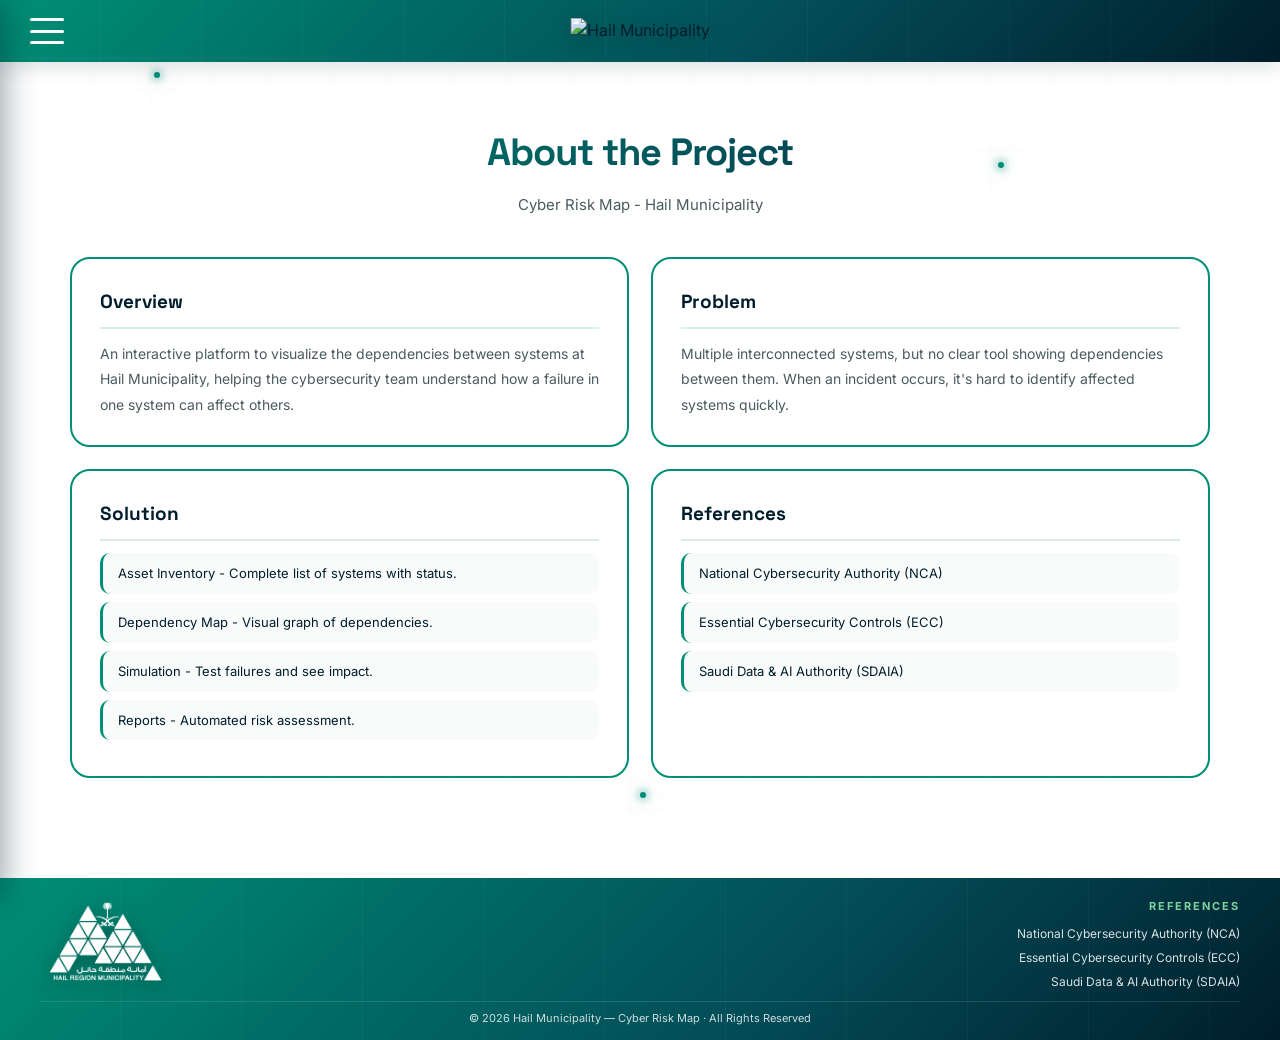
==== commit 39b116d0: "Update about.html" ====
--- a/about.html
+++ b/about.html
@@ -1,59 +1,21 @@
 <!DOCTYPE html>
 <html lang="en" dir="ltr">
-<head>
-<meta charset="UTF-8">
-<meta name="viewport" content="width=device-width, initial-scale=1.0">
-<title>About | Cyber Risk Map</title>
-<link rel="stylesheet" href="style.css">
-</head>
+<head><meta charset="UTF-8"><meta name="viewport" content="width=device-width, initial-scale=1.0"><title>About</title><link rel="stylesheet" href="style.css"></head>
 <body>
-
-<div class="cyber-dots">
-<span class="cyber-dot"></span><span class="cyber-dot"></span><span class="cyber-dot"></span><span class="cyber-dot"></span>
-<span class="cyber-dot"></span><span class="cyber-dot"></span><span class="cyber-dot"></span><span class="cyber-dot"></span>
-</div>
-
-<header class="main-header">
-<button class="menu-btn" onclick="toggleMenu()"><span></span><span></span><span></span></button>
-<div class="header-logo"><img src="images/logo2.png" alt="Hail Municipality"></div>
-<div class="header-spacer"></div>
-</header>
-
-<nav class="side-menu" id="sideMenu">
-<div class="menu-header">
-<img src="images/logo2.png" alt="Hail Municipality">
-<button class="close-btn" onclick="toggleMenu()">×</button>
-</div>
-<ul class="menu-links">
-<li><a href="index.html">Home</a></li>
-<li><a href="assets.html">Assets</a></li>
-<li><a href="map.html">Map</a></li>
-<li><a href="simulation.html">Simulation</a></li>
-<li><a href="reports.html">Reports</a></li>
-<li><a href="about.html" class="active">About</a></li>
-</ul>
-</nav>
+<div class="dots"><span class="dot"></span><span class="dot"></span><span class="dot"></span><span class="dot"></span><span class="dot"></span><span class="dot"></span><span class="dot"></span><span class="dot"></span></div>
+<header><button class="menu-btn" onclick="toggleMenu()"><span></span><span></span><span></span></button><div class="h-logo"><img src="images/logo2.png" alt="Hail Municipality"></div><div class="h-spacer"></div></header>
+<nav class="side-menu" id="sideMenu"><div class="m-hd"><img src="images/logo2.png" alt="Hail Municipality"><button class="close-btn" onclick="toggleMenu()">×</button></div><ul><li><a href="index.html">Home</a></li><li><a href="assets.html">Assets</a></li><li><a href="map.html">Map</a></li><li><a href="simulation.html">Simulation</a></li><li><a href="reports.html">Reports</a></li><li><a href="about.html" class="active">About</a></li></ul></nav>
 <div class="overlay" id="overlay" onclick="toggleMenu()"></div>
-
 <main>
-<div class="section-header"><h2>About the Project</h2><p>Cyber Risk Map - Hail Municipality</p></div>
-<div class="about-wrapper">
-<div class="about-card"><h3>Overview</h3><p>An interactive platform to visualize the dependencies between systems at Hail Municipality, helping the cybersecurity team understand how a failure in one system can affect others.</p></div>
-<div class="about-card"><h3>Problem</h3><p>Multiple interconnected systems, but no clear tool showing dependencies between them. When an incident occurs, it's hard to identify affected systems quickly.</p></div>
-<div class="about-card"><h3>Solution</h3><ul><li>Asset Inventory - Complete list of systems with status.</li><li>Dependency Map - Visual graph of dependencies.</li><li>Simulation - Test failures and see impact.</li><li>Reports - Automated risk assessment.</li></ul></div>
-<div class="about-card"><h3>References</h3><ul><li>National Cybersecurity Authority (NCA)</li><li>Essential Cybersecurity Controls (ECC)</li><li>Saudi Data & AI Authority (SDAIA)</li></ul></div>
+<div class="ph"><h2>About the Project</h2><p>Cyber Risk Map - Hail Municipality</p></div>
+<div class="aw">
+<div class="abc"><h3>Overview</h3><p>An interactive platform to visualize the dependencies between systems at Hail Municipality, helping the cybersecurity team understand how a failure in one system can affect others.</p></div>
+<div class="abc"><h3>Problem</h3><p>Multiple interconnected systems, but no clear tool showing dependencies between them. When an incident occurs, it's hard to identify affected systems quickly.</p></div>
+<div class="abc"><h3>Solution</h3><ul><li>Asset Inventory - Complete list of systems with status.</li><li>Dependency Map - Visual graph of dependencies.</li><li>Simulation - Test failures and see impact.</li><li>Reports - Automated risk assessment.</li></ul></div>
+<div class="abc"><h3>References</h3><ul><li>National Cybersecurity Authority (NCA)</li><li>Essential Cybersecurity Controls (ECC)</li><li>Saudi Data & AI Authority (SDAIA)</li></ul></div>
 </div>
 </main>
-
-<footer class="main-footer">
-<div class="footer-content">
-<div class="footer-logo"><img src="images/logo1.png" alt="Hail Municipality"></div>
-<div class="footer-references"><h4>References</h4><ul><li>NCA</li><li>ECC</li><li>SDAIA</li></ul></div>
-</div>
-<div class="footer-divider"></div>
-<div class="footer-copyright"><p>©️ 2026 Hail Municipality — Cyber Risk Map · All Rights Reserved</p></div>
-</footer>
-
+<footer><div class="fc"><div class="fl"><img src="images/logo1.png" alt="Hail Municipality"></div><div class="fr"><h4>References</h4><ul><li>National Cybersecurity Authority (NCA)</li><li>Essential Cybersecurity Controls (ECC)</li><li>Saudi Data & AI Authority (SDAIA)</li></ul></div></div><div class="fd"></div><div class="fcop"><p>©️ 2026 Hail Municipality — Cyber Risk Map · All Rights Reserved</p></div></footer>
 <script src="script.js"></script>
 </body>
 </html>
--- a/style.css
+++ b/style.css
@@ -1,1042 +1,262 @@
-@import url('https://fonts.googleapis.com/css2?family=Inter:wght@400;500;600;700;800&family=Space+Grotesk:wght@500;600;700&display=swap');
-
-:root {
-    --gradient-main: linear-gradient(135deg, #008F76 0%, #006D66 30%, #034E58 60%, #001D2B 100%);
-    --primary: #008F76;
-    --primary-dark: #006D66;
-    --primary-darker: #034E58;
-    --primary-darkest: #001D2B;
-    --risk-high: #E74C3C;
-    --risk-medium: #F39C12;
-    --risk-low: #27AE60;
-    --bg-light: #F8FBFA;
-    --text-dark: #001D2B;
-    --text-medium: #4A5B5E;
-    --border-color: #008F76;
-    --radius: 20px;
-    --radius-sm: 12px;
-    --shadow-sm: 0 2px 8px rgba(0, 29, 43, 0.08);
-    --shadow-md: 0 8px 24px rgba(0, 29, 43, 0.12);
-    --shadow-lg: 0 15px 40px rgba(0, 143, 118, 0.25);
+@import url('https://fonts.googleapis.com/css2?family=Inter:wght@400;600;700;800&family=Space+Grotesk:wght@500;700&display=swap');
+
+:root{
+  --g:linear-gradient(135deg,#008F76 0%,#006D66 30%,#034E58 60%,#001D2B 100%);
+  --p:#008F76; --pd:#001D2B; --hi:#E74C3C; --me:#F39C12; --lo:#27AE60;
+  --bg:#F8FBFA; --tx:#001D2B; --tm:#4A5B5E; --r:20px; --rs:12px;
 }
-
-* { margin: 0; padding: 0; box-sizing: border-box; }
-html { scroll-behavior: smooth; }
-
-body {
-    font-family: 'Inter', sans-serif;
-    background: #ffffff;
-    color: var(--text-dark);
-    line-height: 1.6;
-    min-height: 100vh;
-    overflow-x: hidden;
-    position: relative;
+*{margin:0;padding:0;box-sizing:border-box}
+body{font-family:'Inter',sans-serif;background:#fff;color:var(--tx);line-height:1.6;min-height:100vh;overflow-x:hidden;position:relative}
+
+/* Background */
+body::before{content:'';position:fixed;inset:0;background-image:linear-gradient(90deg,transparent 49%,rgba(0,143,118,.08) 50%,transparent 51%),linear-gradient(0deg,transparent 49%,rgba(0,143,118,.08) 50%,transparent 51%);background-size:60px 60px;animation:grid 20s linear infinite;z-index:-4}
+@keyframes grid{to{background-position:60px 60px}}
+body::after{content:'';position:fixed;inset:0;background-image:linear-gradient(90deg,transparent,rgba(0,143,118,.3) 50%,transparent),linear-gradient(90deg,transparent,rgba(0,143,118,.2) 50%,transparent);background-size:400px 2px,550px 1px;background-repeat:no-repeat;background-position:-400px 15%,-550px 70%;animation:flow 14s linear infinite;z-index:-3}
+@keyframes flow{to{background-position:calc(100% + 400px) 15%,calc(100% + 550px) 70%}}
+.dots{position:fixed;inset:0;z-index:-2;pointer-events:none;overflow:hidden}
+.dot{position:absolute;width:6px;height:6px;border-radius:50%;background:#008F76;box-shadow:0 0 8px rgba(0,143,118,1),0 0 16px rgba(0,143,118,.7),0 0 30px rgba(0,143,118,.4);animation:glow 6s ease-in-out infinite}
+.dot:nth-child(1){top:8%;left:12%}.dot:nth-child(2){top:18%;left:78%;animation-delay:1.2s}
+.dot:nth-child(3){top:32%;left:35%;animation-delay:2.4s}.dot:nth-child(4){top:45%;left:88%;animation-delay:.8s}
+.dot:nth-child(5){top:58%;left:22%;animation-delay:3.6s}.dot:nth-child(6){top:68%;left:65%;animation-delay:1.6s}
+.dot:nth-child(7){top:78%;left:10%;animation-delay:4.2s}.dot:nth-child(8){top:88%;left:50%;animation-delay:2.8s}
+@keyframes glow{0%,100%{opacity:.2;transform:scale(.8)}50%{opacity:1;transform:scale(1.5)}}
+
+/* Header */
+header{background:var(--g);padding:18px 30px;display:flex;align-items:center;justify-content:space-between;position:sticky;top:0;z-index:100;box-shadow:0 4px 20px rgba(0,29,43,.15);position:relative;overflow:hidden}
+header::before{content:'';position:absolute;inset:0;width:200%;background:repeating-linear-gradient(90deg,transparent,transparent 100px,rgba(255,255,255,.03) 100px,rgba(255,255,255,.03) 101px);animation:slide 20s linear infinite}
+@keyframes slide{to{transform:translateX(-100px)}}
+.menu-btn{background:none;border:none;cursor:pointer;width:34px;height:26px;display:flex;flex-direction:column;justify-content:space-between;padding:0;z-index:2}
+.menu-btn span{display:block;width:100%;height:3px;background:#fff;border-radius:3px}
+.menu-btn:hover span{background:#7DD3A0}
+.h-logo{position:absolute;left:50%;transform:translateX(-50%);z-index:1}
+.h-logo img{height:50px;filter:drop-shadow(0 4px 10px rgba(0,0,0,.3))}
+.h-spacer{width:34px}
+
+/* Side Menu */
+.side-menu{position:fixed;top:0;left:-320px;width:320px;height:100vh;background:var(--g);z-index:200;transition:left .4s;padding:25px;overflow-y:auto;box-shadow:4px 0 30px rgba(0,29,43,.4)}
+.side-menu.open{left:0}
+.m-hd{display:flex;justify-content:space-between;align-items:center;margin-bottom:40px;padding-bottom:20px;border-bottom:1px solid rgba(255,255,255,.15)}
+.m-hd img{height:45px}
+.close-btn{background:none;border:2px solid rgba(255,255,255,.3);color:#fff;width:38px;height:38px;border-radius:50%;cursor:pointer;font-size:22px}
+.close-btn:hover{background:#fff;color:var(--pd)}
+.side-menu ul{list-style:none;display:flex;flex-direction:column;gap:8px}
+.side-menu a{display:block;color:#fff;text-decoration:none;font-size:16px;font-weight:600;padding:14px 20px;border-radius:var(--rs);border-left:3px solid transparent;transition:.3s}
+.side-menu a:hover,.side-menu a.active{background:rgba(255,255,255,.1);border-left-color:#7DD3A0;padding-left:25px}
+.overlay{position:fixed;inset:0;background:rgba(0,29,43,.6);backdrop-filter:blur(4px);z-index:150;opacity:0;visibility:hidden;transition:.3s}
+.overlay.active{opacity:1;visibility:visible}
+
+/* Main */
+main{max-width:1200px;margin:0 auto;padding:40px 30px;animation:fadeIn .4s;position:relative;z-index:1}
+@keyframes fadeIn{from{opacity:0;transform:translateY(15px)}to{opacity:1;transform:translateY(0)}}
+.hero{text-align:center;padding:40px 20px 50px}
+.hero h1{font-family:'Space Grotesk',sans-serif;font-size:52px;font-weight:700;background:var(--g);-webkit-background-clip:text;-webkit-text-fill-color:transparent;letter-spacing:-1.5px;margin-bottom:15px}
+.hero p{font-size:17px;color:var(--tm);max-width:680px;margin:0 auto;line-height:1.8}
+
+/* Cards */
+.cards{display:grid;grid-template-columns:repeat(3,1fr);gap:25px;margin-bottom:60px}
+.card{background:#fff;border:2px solid transparent;border-radius:var(--r);padding:40px 25px;text-align:center;cursor:pointer;transition:.4s;background-image:linear-gradient(#fff,#fff),var(--g);background-origin:border-box;background-clip:padding-box,border-box;text-decoration:none;color:inherit;display:block;box-shadow:0 4px 15px rgba(0,29,43,.06)}
+.card:hover{transform:translateY(-10px) scale(1.02);box-shadow:0 20px 40px rgba(0,143,118,.2)}
+.ci{width:80px;height:80px;margin:0 auto 22px;border:2px solid transparent;border-radius:var(--r);display:flex;align-items:center;justify-content:center;background-image:linear-gradient(#fff,#fff),var(--g);background-origin:border-box;background-clip:padding-box,border-box;transition:.4s}
+.card:hover .ci{background-image:var(--g),var(--g);transform:scale(1.08) rotate(-4deg)}
+.ci svg{width:38px;height:38px;stroke:var(--p);fill:none;stroke-width:2;stroke-linecap:round;stroke-linejoin:round}
+.card:hover .ci svg{stroke:#fff}
+.card h3{font-family:'Space Grotesk',sans-serif;font-size:22px;font-weight:700;color:var(--pd);margin-bottom:10px}
+.card p{font-size:14px;color:var(--tm)}
+
+/* Stats */
+.stats{display:flex;justify-content:center;padding:40px 20px;flex-wrap:wrap}
+.stat{display:flex;flex-direction:column;align-items:center;gap:12px;padding:20px 30px;transition:.3s;min-width:160px}
+.stat:hover{transform:translateY(-6px)}
+.si{width:60px;height:60px;border:2px solid transparent;border-radius:16px;display:flex;align-items:center;justify-content:center;background-image:linear-gradient(#fff,#fff),var(--g);background-origin:border-box;background-clip:padding-box,border-box;transition:.3s}
+.stat:hover .si{background-image:var(--g),var(--g);transform:scale(1.1)}
+.si svg{width:26px;height:26px;stroke:var(--p);fill:none;stroke-width:2;stroke-linecap:round;stroke-linejoin:round}
+.stat:hover .si svg{stroke:#fff}
+.sn{font-family:'Space Grotesk',sans-serif;font-size:38px;font-weight:700;background:var(--g);-webkit-background-clip:text;-webkit-text-fill-color:transparent}
+.sl{font-size:11px;color:var(--tm);font-weight:600;text-transform:uppercase;letter-spacing:2px}
+.sc{width:60px;height:2px;background-image:linear-gradient(90deg,var(--p) 50%,transparent 50%);background-size:12px 2px;background-repeat:repeat-x;opacity:.4;margin-bottom:50px}
+
+/* Page header */
+.ph{text-align:center;padding:20px 20px 40px}
+.ph h2{font-family:'Space Grotesk',sans-serif;font-size:38px;font-weight:700;background:var(--g);-webkit-background-clip:text;-webkit-text-fill-color:transparent;letter-spacing:-1px;margin-bottom:10px}
+.ph p{font-size:15px;color:var(--tm)}
+
+/* Filters */
+.filters{display:flex;justify-content:center;gap:12px;flex-wrap:wrap;margin-bottom:35px}
+.fb{background:#fff;border:2px solid var(--p);color:var(--p);padding:9px 24px;border-radius:50px;font-size:13px;font-weight:600;cursor:pointer;font-family:'Inter',sans-serif}
+.fb:hover,.fb.active{background:var(--g);color:#fff;border-color:transparent;transform:translateY(-2px)}
+
+/* Assets */
+.ag{display:grid;grid-template-columns:repeat(auto-fill,minmax(300px,1fr));gap:22px}
+.ac{background:#fff;border:2px solid var(--p);border-radius:var(--r);padding:25px;cursor:pointer;transition:.3s}
+.ac:hover{transform:translateY(-6px);box-shadow:0 15px 40px rgba(0,143,118,.25)}
+.ah{display:flex;justify-content:space-between;align-items:flex-start;margin-bottom:15px}
+.an{font-family:'Space Grotesk',sans-serif;font-size:17px;font-weight:700;color:var(--pd)}
+.rb{padding:4px 12px;border-radius:50px;font-size:10px;font-weight:700;color:#fff;text-transform:uppercase}
+.rh{background:var(--hi)}.rm{background:var(--me)}.rl{background:var(--lo)}
+.ai p{font-size:13px;color:var(--tm);margin:6px 0}
+.ai strong{color:var(--pd)}
+
+/* Map */
+.mc{background:#fff;border:2px solid var(--p);border-radius:var(--r);padding:20px;margin-bottom:30px;box-shadow:0 8px 24px rgba(0,29,43,.12);overflow-x:auto}
+#depMap{width:100%;height:auto;min-height:600px;display:block}
+.mn{cursor:pointer}.mn circle{transition:.3s}
+.mn:hover circle{filter:drop-shadow(0 0 20px rgba(0,143,118,.7))}
+.mn.dim{opacity:.12}
+.mn.hi circle{filter:drop-shadow(0 0 25px rgba(0,143,118,.9));stroke-width:5}
+.ma{transition:opacity .3s}.ma.dim{opacity:.05}
+.ma.hi{stroke:var(--p)!important;stroke-width:3!important;opacity:1!important}
+@keyframes dash{to{stroke-dashoffset:-26}}
+
+/* Analysis */
+.ap{background:#fff;border:2px solid var(--p);border-radius:var(--r);padding:30px;box-shadow:0 8px 24px rgba(0,29,43,.12)}
+.ap h3{font-family:'Space Grotesk',sans-serif;color:var(--pd);font-size:20px;margin-bottom:15px;padding-bottom:12px;border-bottom:2px solid rgba(0,143,118,.15)}
+.aph{color:var(--tm);font-size:14px;font-style:italic;text-align:center;padding:20px}
+.acard{display:flex;gap:20px;align-items:flex-start}
+.aci{width:60px;height:60px;border-radius:16px;display:flex;align-items:center;justify-content:center;flex-shrink:0;background:var(--g)}
+.aci svg{width:30px;height:30px;stroke:#fff;fill:none;stroke-width:2}
+.acc{flex:1}
+.acc h4{font-family:'Space Grotesk',sans-serif;font-size:20px;color:var(--pd);margin-bottom:4px}
+.acc .sub{font-size:13px;color:var(--tm);margin-bottom:12px}
+.pill{display:inline-block;padding:5px 14px;border-radius:50px;font-size:12px;font-weight:700;margin-bottom:15px}
+.pill.h{background:rgba(231,76,60,.12);color:#E74C3C}
+.pill.m{background:rgba(243,156,18,.12);color:#F39C12}
+.pill.l{background:rgba(39,174,96,.12);color:#27AE60}
+.asec{margin:18px 0;padding-top:15px;border-top:1px solid rgba(0,143,118,.1)}
+.asec h5{font-size:15px;color:var(--pd);margin-bottom:12px;font-weight:700}
+.al{list-style:none;display:flex;flex-direction:column;gap:8px}
+.al li{display:flex;align-items:center;justify-content:space-between;padding:10px 15px;background:var(--bg);border-radius:10px;font-size:14px}
+.al .nm{display:flex;align-items:center;gap:10px}
+.dt{width:10px;height:10px;border-radius:50%;flex-shrink:0}
+.dt.h{background:#E74C3C}.dt.m{background:#F39C12}.dt.l{background:#27AE60}
+.stp{font-size:12px;color:var(--tm);font-weight:600}
+.aact{display:flex;gap:12px;margin-top:20px}
+.btn{flex:1;padding:12px 20px;border-radius:10px;font-size:14px;font-weight:600;cursor:pointer;font-family:'Inter',sans-serif;text-align:center;text-decoration:none;border:none;transition:.3s}
+.btn.p{background:var(--g);color:#fff;box-shadow:0 4px 15px rgba(0,143,118,.3)}
+.btn.p:hover{transform:translateY(-2px);box-shadow:0 8px 25px rgba(0,143,118,.4)}
+.btn.s{background:#fff;color:var(--p);border:2px solid var(--p)}
+.btn.s:hover{background:var(--p);color:#fff}
+
+/* Simulation */
+.sg{display:grid;grid-template-columns:1fr 1.5fr;gap:30px}
+.si-box,.sr-box{background:#fff;border:2px solid var(--p);border-radius:var(--r);padding:30px}
+.si-box label{display:block;margin:18px 0 8px;font-weight:600;color:var(--pd);font-size:12px;text-transform:uppercase;letter-spacing:1.5px}
+.si-box label:first-child{margin-top:0}
+.si-box select{width:100%;padding:13px;border:2px solid var(--p);border-radius:var(--rs);font-size:14px;font-family:'Inter',sans-serif;background:#fff}
+.bp{width:100%;margin-top:25px;background:var(--g);color:#fff;border:none;border-radius:var(--rs);padding:15px;font-size:15px;font-weight:700;cursor:pointer;font-family:'Inter',sans-serif;box-shadow:0 4px 15px rgba(0,143,118,.3)}
+.bp:hover{transform:translateY(-3px);box-shadow:0 8px 25px rgba(0,143,118,.4)}
+.ph2{color:var(--tm);font-size:14px;font-style:italic}
+
+/* Impact Card */
+.icard{background:linear-gradient(135deg,#0d5c5c 0%,#034E58 60%,#001D2B 100%);border-radius:20px;padding:35px 28px;color:#fff;margin-bottom:22px}
+.dw{position:relative;width:160px;height:160px;margin:0 auto 22px}
+.dw svg{width:100%;height:100%;transform:rotate(-90deg)}
+.db{fill:none;stroke:rgba(255,255,255,.15);stroke-width:14}
+.df{fill:none;stroke-width:14;stroke-linecap:round;transition:stroke-dashoffset 1s}
+.dc{position:absolute;top:50%;left:50%;transform:translate(-50%,-50%);text-align:center}
+.ds{font-family:'Space Grotesk',sans-serif;font-size:44px;font-weight:700;color:#fff;line-height:1}
+.dss{font-size:11px;color:rgba(255,255,255,.7);margin-top:4px}
+.ibadge{display:inline-block;padding:5px 14px;border-radius:50px;font-size:12px;font-weight:700;background:rgba(255,255,255,.15);margin-bottom:14px}
+.ititle{font-family:'Space Grotesk',sans-serif;font-size:22px;font-weight:700;margin-bottom:10px;line-height:1.3}
+.idesc{font-size:14px;color:rgba(255,255,255,.85);line-height:1.7;margin-bottom:18px}
+.istats{display:flex;flex-direction:column;gap:8px}
+.irow{display:flex;justify-content:space-between;padding:12px 16px;background:rgba(255,255,255,.08);border-radius:12px;font-size:14px}
+.irow .l{font-weight:700}.irow .v{color:rgba(255,255,255,.8)}
+
+/* Spread + Impact by system */
+.sccard{background:#fff;border:2px solid var(--p);border-radius:var(--r);padding:28px;margin-bottom:22px}
+.sccard h3{font-family:'Space Grotesk',sans-serif;font-size:20px;color:var(--pd);margin-bottom:18px}
+.smap{width:100%;height:380px}
+.sig{margin-bottom:18px}
+.sig h5{font-size:13px;color:var(--tm);font-weight:600;margin-bottom:10px}
+.sir{display:flex;align-items:center;gap:14px;padding:10px 0;border-bottom:1px solid rgba(0,143,118,.08)}
+.sir:last-child{border-bottom:none}
+.sii{width:42px;height:42px;border-radius:12px;background:var(--g);display:flex;align-items:center;justify-content:center;flex-shrink:0}
+.sii svg{width:20px;height:20px;stroke:#fff;fill:none;stroke-width:2}
+.sif{flex:1}
+.sif .nm{font-size:14px;font-weight:700;color:var(--pd);margin-bottom:6px}
+.sif .bar{height:8px;background:rgba(0,143,118,.1);border-radius:50px;overflow:hidden}
+.sif .bar-f{height:100%;border-radius:50px;transition:width 1s}
+.sis{text-align:right;min-width:65px}
+.sis .n{font-family:'Space Grotesk',sans-serif;font-size:20px;font-weight:700;color:var(--pd);line-height:1}
+.sis .lv{font-size:11px;font-weight:700;margin-top:4px}
+.sis .lv.h{color:#E74C3C}.sis .lv.m{color:#F39C12}.sis .lv.l{color:#27AE60}
+
+/* Responses */
+.resp{background:#fff;border:2px solid var(--p);border-radius:var(--r);padding:28px}
+.resp h3{font-family:'Space Grotesk',sans-serif;font-size:20px;color:var(--pd);margin-bottom:18px}
+.resp ul{list-style:none;display:flex;flex-direction:column;gap:10px}
+.resp li{display:flex;align-items:flex-start;gap:12px;padding:13px 16px;background:var(--bg);border-radius:12px;font-size:14px;line-height:1.6}
+.chk{width:24px;height:24px;border-radius:6px;background:rgba(39,174,96,.15);color:#27AE60;display:flex;align-items:center;justify-content:center;flex-shrink:0;font-weight:700;font-size:14px}
+
+/* Reports */
+.sr{display:grid;grid-template-columns:repeat(4,1fr);gap:18px;margin-bottom:40px}
+.sc2{background:#fff;border:2px solid var(--p);border-radius:var(--r);padding:25px 15px;text-align:center;transition:.3s}
+.sc2:hover{transform:translateY(-5px);box-shadow:0 15px 40px rgba(0,143,118,.25)}
+.sn2{font-family:'Space Grotesk',sans-serif;font-size:38px;font-weight:700;background:var(--g);-webkit-background-clip:text;-webkit-text-fill-color:transparent;line-height:1;margin-bottom:6px}
+.sl2{font-size:11px;color:var(--tm);font-weight:700;text-transform:uppercase;letter-spacing:1.5px}
+.rblk{margin-bottom:40px}
+.rblk h3{font-family:'Space Grotesk',sans-serif;color:var(--pd);font-size:20px;margin-bottom:20px;padding-bottom:12px;border-bottom:2px solid rgba(0,143,118,.15)}
+.tw{overflow-x:auto;border-radius:var(--r);box-shadow:0 2px 8px rgba(0,29,43,.08)}
+.rt{width:100%;border-collapse:collapse;background:#fff}
+.rt thead{background:var(--g);color:#fff}
+.rt th{padding:15px 18px;text-align:left;font-size:11px;font-weight:700;text-transform:uppercase;letter-spacing:1px}
+.rt td{padding:14px 18px;border-bottom:1px solid rgba(0,143,118,.08);font-size:13px}
+.rt tbody tr:hover{background:var(--bg)}
+.recs{display:grid;gap:15px}
+.rec{display:flex;gap:18px;background:#fff;border:2px solid var(--p);border-radius:var(--r);padding:22px;transition:.3s}
+.rec:hover{transform:translateX(5px);box-shadow:0 8px 24px rgba(0,29,43,.12)}
+.ri{width:44px;height:44px;border-radius:10px;display:flex;align-items:center;justify-content:center;flex-shrink:0}
+.ri svg{width:24px;height:24px;stroke-width:2;fill:none}
+.rec.h .ri{background:rgba(231,76,60,.1)}.rec.h .ri svg{stroke:#E74C3C}
+.rec.l .ri{background:rgba(39,174,96,.1)}.rec.l .ri svg{stroke:#27AE60}
+.rc h4{color:var(--pd);font-size:15px;margin-bottom:6px;font-family:'Space Grotesk',sans-serif}
+.rc p{color:var(--tm);font-size:13px;line-height:1.7}
+
+/* About */
+.aw{display:grid;grid-template-columns:repeat(2,1fr);gap:22px}
+.abc{background:#fff;border:2px solid var(--p);border-radius:var(--r);padding:28px}
+.abc h3{font-family:'Space Grotesk',sans-serif;color:var(--pd);font-size:19px;margin-bottom:12px;padding-bottom:10px;border-bottom:2px solid rgba(0,143,118,.15)}
+.abc p{color:var(--tm);font-size:14px;line-height:1.8}
+.abc ul{list-style:none;padding:0}
+.abc li{padding:10px 15px;background:var(--bg);border-radius:10px;margin-bottom:8px;border-left:3px solid var(--p);font-size:13px}
+
+/* Footer */
+footer{background:var(--g);color:#fff;padding:20px 40px 12px;margin-top:60px;position:relative;overflow:hidden}
+footer::before{content:'';position:absolute;inset:0;width:200%;background:repeating-linear-gradient(90deg,transparent,transparent 120px,rgba(255,255,255,.03) 120px,rgba(255,255,255,.03) 121px);animation:slide 25s linear infinite}
+.fc{display:flex;justify-content:space-between;align-items:center;max-width:1200px;margin:0 auto 10px;position:relative;z-index:1;gap:30px;flex-wrap:wrap}
+.fl img{height:80px;filter:drop-shadow(0 4px 10px rgba(0,0,0,.3))}
+.fr{text-align:right}
+.fr h4{font-size:11px;color:#7DD3A0;text-transform:uppercase;letter-spacing:2px;font-weight:700;margin-bottom:8px}
+.fr ul{list-style:none;display:flex;flex-direction:column;gap:5px;align-items:flex-end}
+.fr li{font-size:12px;opacity:.85}
+.fd{width:100%;max-width:1200px;height:1px;background:rgba(255,255,255,.12);margin:0 auto 8px;position:relative;z-index:1}
+.fcop{text-align:center;position:relative;z-index:1}
+.fcop p{font-size:11px;opacity:.8}
+
+/* Modal */
+.modal{display:none;position:fixed;inset:0;background:rgba(0,29,43,.75);backdrop-filter:blur(6px);z-index:500;justify-content:center;align-items:center;padding:20px}
+.modal.active{display:flex}
+.mc2{background:#fff;border:2px solid var(--p);border-radius:var(--r);padding:35px;max-width:650px;width:100%;max-height:85vh;overflow-y:auto}
+.mh{display:flex;justify-content:space-between;align-items:center;margin-bottom:22px;padding-bottom:15px;border-bottom:2px solid rgba(0,143,118,.15)}
+.mh h2{font-family:'Space Grotesk',sans-serif;color:var(--pd);font-size:22px}
+.mcl{background:none;border:2px solid var(--p);color:var(--p);width:34px;height:34px;border-radius:50%;cursor:pointer;font-size:20px;line-height:1}
+.mcl:hover{background:var(--g);color:#fff;border-color:transparent}
+.msec{margin-bottom:20px}
+.msec h3{font-size:11px;color:var(--p);margin-bottom:10px;text-transform:uppercase;letter-spacing:1.5px;font-weight:700}
+.msec ul{list-style:none;padding:0}
+.msec li{padding:9px 14px;background:var(--bg);border-radius:10px;margin-bottom:6px;font-size:13px;border-left:3px solid var(--p)}
+.msec p{font-size:14px;color:var(--tm)}
+
+@media (max-width:968px){
+  .hero h1{font-size:36px}.hero p{font-size:15px}
+  .cards{grid-template-columns:1fr}.sc{display:none}
+  main{padding:30px 20px}.ph h2{font-size:28px}
+  .sg{grid-template-columns:1fr}.sr{grid-template-columns:repeat(2,1fr)}
+  .aw{grid-template-columns:1fr}.h-logo img{height:40px}
+  footer{padding:20px 25px 12px}
+  .fc{flex-direction:column;text-align:center;gap:15px}
+  .fr{text-align:center}.fr ul{align-items:center}
+  .fl img{height:60px}
+  .side-menu{width:280px;left:-280px}
+  .acard{flex-direction:column}
 }
-
-body::before {
-    content: '';
-    position: fixed;
-    top: 0; left: 0;
-    width: 100%; height: 100%;
-    background-image:
-        linear-gradient(90deg, transparent 49%, rgba(0, 143, 118, 0.05) 50%, transparent 51%),
-        linear-gradient(0deg, transparent 49%, rgba(0, 143, 118, 0.05) 50%, transparent 51%);
-    background-size: 80px 80px;
-    animation: gridMove 30s linear infinite;
-    z-index: -2;
-    pointer-events: none;
-}
-
-@keyframes gridMove {
-    0% { background-position: 0 0; }
-    100% { background-position: 80px 80px; }
-}
-
-body::after {
-    content: '';
-    position: fixed;
-    top: 0; left: 0;
-    width: 100%; height: 100%;
-    background-image: linear-gradient(90deg, transparent 0%, rgba(0, 143, 118, 0.12) 50%, transparent 100%);
-    background-size: 400px 2px;
-    background-repeat: no-repeat;
-    background-position: -400px 20%;
-    animation: dataFlow 15s linear infinite;
-    z-index: -1;
-    pointer-events: none;
-}
-
-@keyframes dataFlow {
-    0% { background-position: -400px 20%; }
-    100% { background-position: calc(100% + 400px) 20%; }
-}
-
-/* HEADER */
-.main-header {
-    background: var(--gradient-main);
-    padding: 18px 30px;
-    display: flex;
-    align-items: center;
-    justify-content: space-between;
-    position: sticky;
-    top: 0;
-    z-index: 100;
-    box-shadow: 0 4px 20px rgba(0, 29, 43, 0.15);
-}
-
-.main-header::before {
-    content: '';
-    position: absolute;
-    top: 0; left: 0;
-    width: 200%; height: 100%;
-    background: repeating-linear-gradient(90deg, transparent, transparent 100px, rgba(255,255,255,0.03) 100px, rgba(255,255,255,0.03) 101px);
-    animation: slideLines 20s linear infinite;
-    pointer-events: none;
-}
-
-@keyframes slideLines {
-    0% { transform: translateX(0); }
-    100% { transform: translateX(-100px); }
-}
-
-.menu-btn {
-    background: none;
-    border: none;
-    cursor: pointer;
-    width: 32px;
-    height: 24px;
-    display: flex;
-    flex-direction: column;
-    justify-content: space-between;
-    position: relative;
-    z-index: 1;
-    padding: 0;
-}
-
-.menu-btn span {
-    display: block;
-    width: 100%;
-    height: 2.5px;
-    background: white;
-    border-radius: 2px;
-    transition: all 0.3s ease;
-}
-
-.menu-btn:hover span { background: #7DD3A0; }
-
-.header-logo {
-    position: absolute;
-    left: 50%;
-    transform: translateX(-50%);
-    z-index: 1;
-}
-
-.header-logo img {
-    height: 50px;
-    width: auto;
-    object-fit: contain;
-    filter: drop-shadow(0 4px 10px rgba(0, 0, 0, 0.3));
-}
-
-.header-spacer { width: 32px; }
-
-/* SIDE MENU */
-.side-menu {
-    position: fixed;
-    top: 0;
-    left: -320px;
-    width: 320px;
-    height: 100vh;
-    background: var(--gradient-main);
-    z-index: 200;
-    transition: left 0.4s cubic-bezier(0.175, 0.885, 0.32, 1.275);
-    box-shadow: 4px 0 30px rgba(0, 29, 43, 0.4);
-    display: flex;
-    flex-direction: column;
-    padding: 25px;
-    overflow-y: auto;
-}
-
-.side-menu.open { left: 0; }
-
-.menu-header {
-    display: flex;
-    justify-content: space-between;
-    align-items: center;
-    margin-bottom: 40px;
-    padding-bottom: 20px;
-    border-bottom: 1px solid rgba(255, 255, 255, 0.15);
-}
-
-.menu-header img {
-    height: 45px;
-    width: auto;
-    filter: drop-shadow(0 4px 10px rgba(0, 0, 0, 0.3));
-}
-
-.close-btn {
-    background: none;
-    border: 2px solid rgba(255, 255, 255, 0.3);
-    color: white;
-    width: 36px;
-    height: 36px;
-    border-radius: 50%;
-    cursor: pointer;
-    font-size: 22px;
-    line-height: 1;
-    transition: all 0.3s ease;
-}
-
-.close-btn:hover { background: white; color: var(--primary-darkest); }
-
-.menu-links { list-style: none; display: flex; flex-direction: column; gap: 8px; }
-
-.menu-links a {
-    display: block;
-    color: white;
-    text-decoration: none;
-    font-size: 16px;
-    font-weight: 600;
-    padding: 14px 20px;
-    border-radius: var(--radius-sm);
-    transition: all 0.3s ease;
-    border-left: 3px solid transparent;
-}
-
-.menu-links a:hover,
-.menu-links a.active {
-    background: rgba(255, 255, 255, 0.1);
-    border-left-color: #7DD3A0;
-    padding-left: 25px;
-}
-
-.overlay {
-    position: fixed;
-    top: 0; left: 0;
-    width: 100%; height: 100%;
-    background: rgba(0, 29, 43, 0.6);
-    backdrop-filter: blur(4px);
-    z-index: 150;
-    opacity: 0;
-    visibility: hidden;
-    transition: all 0.3s ease;
-}
-
-.overlay.active { opacity: 1; visibility: visible; }
-
-/* MAIN */
-main {
-    max-width: 1200px;
-    margin: 0 auto;
-    padding: 40px 30px;
-    animation: fadeIn 0.4s ease;
-}
-
-@keyframes fadeIn {
-    from { opacity: 0; transform: translateY(15px); }
-    to { opacity: 1; transform: translateY(0); }
-}
-
-/* HERO */
-.hero { text-align: center; padding: 40px 20px 50px; }
-
-.hero h1 {
-    font-family: 'Space Grotesk', sans-serif;
-    font-size: 52px;
-    font-weight: 700;
-    background: var(--gradient-main);
-    -webkit-background-clip: text;
-    -webkit-text-fill-color: transparent;
-    background-clip: text;
-    letter-spacing: -1.5px;
-    margin-bottom: 15px;
-}
-
-.hero p {
-    font-size: 17px;
-    color: var(--text-medium);
-    max-width: 680px;
-    margin: 0 auto;
-    line-height: 1.8;
-}
-
-/* MAIN CARDS */
-.main-cards {
-    display: grid;
-    grid-template-columns: repeat(3, 1fr);
-    gap: 25px;
-    margin-bottom: 60px;
-}
-
-.main-card {
-    background: white;
-    border: 2px solid transparent;
-    border-radius: var(--radius);
-    padding: 40px 25px;
-    text-align: center;
-    cursor: pointer;
-    transition: all 0.4s cubic-bezier(0.175, 0.885, 0.32, 1.275);
-    background-image: linear-gradient(white, white), var(--gradient-main);
-    background-origin: border-box;
-    background-clip: padding-box, border-box;
-    box-shadow: 0 4px 15px rgba(0, 29, 43, 0.06);
-    position: relative;
-    overflow: hidden;
-    text-decoration: none;
-    color: inherit;
-    display: block;
-}
-
-.main-card::before {
-    content: '';
-    position: absolute;
-    top: 0; left: 0;
-    width: 100%; height: 100%;
-    background: linear-gradient(135deg, rgba(0,143,118,0.05) 0%, rgba(0,29,43,0.03) 100%);
-    opacity: 0;
-    transition: opacity 0.4s ease;
-    pointer-events: none;
-}
-
-.main-card:hover {
-    transform: translateY(-10px) scale(1.02);
-    box-shadow: 0 20px 40px rgba(0, 143, 118, 0.2), 0 0 0 4px rgba(0, 143, 118, 0.06);
-}
-
-.main-card:hover::before { opacity: 1; }
-
-.card-icon-box {
-    width: 80px;
-    height: 80px;
-    margin: 0 auto 22px;
-    border: 2px solid transparent;
-    border-radius: var(--radius);
-    display: flex;
-    align-items: center;
-    justify-content: center;
-    background-image: linear-gradient(white, white), var(--gradient-main);
-    background-origin: border-box;
-    background-clip: padding-box, border-box;
-    transition: all 0.4s ease;
-    position: relative;
-    z-index: 1;
-}
-
-.main-card:hover .card-icon-box {
-    background-image: var(--gradient-main), var(--gradient-main);
-    transform: scale(1.08) rotate(-4deg);
-}
-
-.card-icon-box svg {
-    width: 38px;
-    height: 38px;
-    stroke: var(--primary);
-    transition: stroke 0.4s ease;
-}
-
-.main-card:hover .card-icon-box svg { stroke: white; }
-
-.main-card h3 {
-    font-family: 'Space Grotesk', sans-serif;
-    font-size: 22px;
-    font-weight: 700;
-    color: var(--primary-darkest);
-    margin-bottom: 10px;
-    position: relative;
-    z-index: 1;
-}
-
-.main-card p {
-    font-size: 14px;
-    color: var(--text-medium);
-    position: relative;
-    z-index: 1;
-}
-
-/* STATS */
-.stats-row {
-    display: flex;
-    justify-content: center;
-    align-items: center;
-    gap: 0;
-    padding: 40px 20px;
-    flex-wrap: wrap;
-}
-
-.stat-node {
-    display: flex;
-    flex-direction: column;
-    align-items: center;
-    gap: 12px;
-    padding: 20px 30px;
-    transition: all 0.3s ease;
-    min-width: 160px;
-}
-
-.stat-node:hover { transform: translateY(-6px); }
-
-.stat-icon-box {
-    width: 60px;
-    height: 60px;
-    border: 2px solid transparent;
-    border-radius: 16px;
-    display: flex;
-    align-items: center;
-    justify-content: center;
-    background-image: linear-gradient(white, white), var(--gradient-main);
-    background-origin: border-box;
-    background-clip: padding-box, border-box;
-    box-shadow: 0 4px 12px rgba(0, 143, 118, 0.1);
-    transition: all 0.3s ease;
-}
-
-.stat-node:hover .stat-icon-box {
-    background-image: var(--gradient-main), var(--gradient-main);
-    transform: scale(1.1);
-}
-
-.stat-icon-box svg {
-    width: 26px;
-    height: 26px;
-    stroke: var(--primary);
-    transition: stroke 0.3s ease;
-}
-
-.stat-node:hover .stat-icon-box svg { stroke: white; }
-
-.stat-number {
-    font-family: 'Space Grotesk', sans-serif;
-    font-size: 38px;
-    font-weight: 700;
-    background: var(--gradient-main);
-    -webkit-background-clip: text;
-    -webkit-text-fill-color: transparent;
-    background-clip: text;
-    line-height: 1;
-}
-
-.stat-label {
-    font-size: 11px;
-    color: var(--text-medium);
-    font-weight: 600;
-    text-transform: uppercase;
-    letter-spacing: 2px;
-}
-
-.stat-connector {
-    width: 60px;
-    height: 2px;
-    background-image: linear-gradient(90deg, var(--primary) 50%, transparent 50%);
-    background-size: 12px 2px;
-    background-repeat: repeat-x;
-    opacity: 0.4;
-    margin-bottom: 50px;
-}
-
-/* SECTION HEADER */
-.section-header { text-align: center; padding: 20px 20px 40px; }
-
-.section-header h2 {
-    font-family: 'Space Grotesk', sans-serif;
-    font-size: 38px;
-    font-weight: 700;
-    background: var(--gradient-main);
-    -webkit-background-clip: text;
-    -webkit-text-fill-color: transparent;
-    background-clip: text;
-    letter-spacing: -1px;
-    margin-bottom: 10px;
-}
-
-.section-header p { font-size: 15px; color: var(--text-medium); }
-
-/* FILTERS */
-.filters {
-    display: flex;
-    justify-content: center;
-    gap: 12px;
-    flex-wrap: wrap;
-    margin-bottom: 35px;
-}
-
-.filter-btn {
-    background: white;
-    border: 2px solid var(--border-color);
-    color: var(--primary);
-    padding: 9px 24px;
-    border-radius: 50px;
-    font-size: 13px;
-    font-weight: 600;
-    cursor: pointer;
-    transition: all 0.3s ease;
-    font-family: 'Inter', sans-serif;
-}
-
-.filter-btn:hover,
-.filter-btn.active {
-    background: var(--gradient-main);
-    color: white;
-    border-color: transparent;
-    transform: translateY(-2px);
-    box-shadow: var(--shadow-md);
-}
-
-/* ASSETS */
-.assets-grid {
-    display: grid;
-    grid-template-columns: repeat(auto-fill, minmax(300px, 1fr));
-    gap: 22px;
-}
-
-.asset-card {
-    background: white;
-    border: 2px solid var(--border-color);
-    border-radius: var(--radius);
-    padding: 25px;
-    cursor: pointer;
-    transition: all 0.3s ease;
-    position: relative;
-    overflow: hidden;
-}
-
-.asset-card::before {
-    content: '';
-    position: absolute;
-    top: 0; left: 0;
-    width: 100%; height: 100%;
-    background: linear-gradient(135deg, rgba(0,143,118,0.04), rgba(3,78,88,0.04));
-    opacity: 0;
-    transition: opacity 0.3s ease;
-    pointer-events: none;
-}
-
-.asset-card:hover {
-    transform: translateY(-6px);
-    box-shadow: var(--shadow-lg);
-}
-
-.asset-card:hover::before { opacity: 1; }
-
-.asset-header {
-    display: flex;
-    justify-content: space-between;
-    align-items: flex-start;
-    margin-bottom: 15px;
-    position: relative;
-    z-index: 1;
-}
-
-.asset-name {
-    font-family: 'Space Grotesk', sans-serif;
-    font-size: 17px;
-    font-weight: 700;
-    color: var(--primary-darkest);
-}
-
-.risk-badge {
-    padding: 4px 12px;
-    border-radius: 50px;
-    font-size: 10px;
-    font-weight: 700;
-    color: white;
-    text-transform: uppercase;
-    letter-spacing: 0.5px;
-}
-
-.risk-high { background: var(--risk-high); }
-.risk-medium { background: var(--risk-medium); }
-.risk-low { background: var(--risk-low); }
-
-.asset-info { position: relative; z-index: 1; }
-.asset-info p { font-size: 13px; color: var(--text-medium); margin: 6px 0; }
-.asset-info strong { color: var(--primary-darkest); }
-
-/* MAP */
-.map-container {
-    background: white;
-    border: 2px solid var(--border-color);
-    border-radius: var(--radius);
-    padding: 30px;
-    margin-bottom: 30px;
-    box-shadow: var(--shadow-md);
-    overflow-x: auto;
-}
-
-#dependencyMap {
-    width: 100%;
-    height: auto;
-    min-height: 500px;
-}
-
-.map-node { cursor: pointer; transition: all 0.3s ease; }
-.map-node circle { transition: all 0.3s ease; }
-.map-node:hover circle { filter: drop-shadow(0 0 15px rgba(0, 143, 118, 0.6)); }
-.map-node.dimmed { opacity: 0.15; }
-.map-node.highlighted circle {
-    filter: drop-shadow(0 0 20px rgba(0, 143, 118, 0.8));
-    stroke-width: 5;
-}
-
-.map-arrow { transition: all 0.3s ease; }
-.map-arrow.dimmed { opacity: 0.05; }
-.map-arrow.highlighted {
-    stroke: var(--primary) !important;
-    stroke-width: 3 !important;
-    opacity: 1 !important;
-}
-
-@keyframes dashFlow {
-    to { stroke-dashoffset: -26; }
-}
-
-/* ANALYSIS PANEL */
-.analysis-panel {
-    background: white;
-    border: 2px solid var(--border-color);
-    border-radius: var(--radius);
-    padding: 30px;
-    box-shadow: var(--shadow-md);
-}
-
-.analysis-panel h3 {
-    font-family: 'Space Grotesk', sans-serif;
-    color: var(--primary-darkest);
-    font-size: 20px;
-    margin-bottom: 15px;
-    padding-bottom: 12px;
-    border-bottom: 2px solid rgba(0, 143, 118, 0.15);
-}
-
-#analysisText { font-size: 15px; color: var(--text-medium); line-height: 1.8; }
-#analysisText strong { color: var(--primary-darkest); }
-
-/* SIMULATION */
-.simulation-grid {
-    display: grid;
-    grid-template-columns: 1fr 1fr;
-    gap: 30px;
-}
-
-.sim-input, .sim-results {
-    background: white;
-    border: 2px solid var(--border-color);
-    border-radius: var(--radius);
-    padding: 30px;
-    box-shadow: var(--shadow-sm);
-}
-
-.sim-input label {
-    display: block;
-    margin: 18px 0 8px;
-    font-weight: 600;
-    color: var(--primary-darkest);
-    font-size: 12px;
-    text-transform: uppercase;
-    letter-spacing: 1.5px;
-}
-
-.sim-input label:first-child { margin-top: 0; }
-
-.sim-input select {
-    width: 100%;
-    padding: 13px;
-    border: 2px solid var(--border-color);
-    border-radius: var(--radius-sm);
-    font-size: 14px;
-    font-family: 'Inter', sans-serif;
-    background: white;
-    cursor: pointer;
-    color: var(--text-dark);
-}
-
-.sim-input select:focus { outline: none; border-color: var(--primary-dark); }
-
-.btn-primary {
-    width: 100%;
-    margin-top: 25px;
-    background: var(--gradient-main);
-    color: white;
-    border: none;
-    border-radius: var(--radius-sm);
-    padding: 15px;
-    font-size: 15px;
-    font-weight: 700;
-    cursor: pointer;
-    transition: all 0.3s ease;
-    font-family: 'Inter', sans-serif;
-    box-shadow: 0 4px 15px rgba(0, 143, 118, 0.3);
-}
-
-.btn-primary:hover {
-    transform: translateY(-3px);
-    box-shadow: 0 8px 25px rgba(0, 143, 118, 0.4);
-}
-
-.sim-results .placeholder { color: var(--text-medium); font-size: 14px; font-style: italic; }
-
-.result-block {
-    margin-bottom: 22px;
-    padding: 18px;
-    background: var(--bg-light);
-    border-radius: var(--radius-sm);
-    border-left: 4px solid var(--primary);
-}
-
-.result-block h4 {
-    font-size: 11px;
-    color: var(--primary);
-    margin-bottom: 10px;
-    text-transform: uppercase;
-    letter-spacing: 1.5px;
-    font-weight: 700;
-}
-
-.result-block p { font-size: 14px; margin: 4px 0; }
-
-.impact-bar {
-    width: 100%;
-    height: 14px;
-    background: rgba(0, 143, 118, 0.1);
-    border-radius: 50px;
-    overflow: hidden;
-    margin: 8px 0;
-}
-
-.impact-fill {
-    height: 100%;
-    background: var(--gradient-main);
-    border-radius: 50px;
-    transition: width 1s ease;
-}
-
-/* REPORTS */
-.summary-row {
-    display: grid;
-    grid-template-columns: repeat(4, 1fr);
-    gap: 18px;
-    margin-bottom: 40px;
-}
-
-.summary-card {
-    background: white;
-    border: 2px solid var(--border-color);
-    border-radius: var(--radius);
-    padding: 25px 15px;
-    text-align: center;
-    transition: all 0.3s ease;
-}
-
-.summary-card:hover { transform: translateY(-5px); box-shadow: var(--shadow-lg); }
-
-.summary-num {
-    font-family: 'Space Grotesk', sans-serif;
-    font-size: 38px;
-    font-weight: 700;
-    background: var(--gradient-main);
-    -webkit-background-clip: text;
-    -webkit-text-fill-color: transparent;
-    background-clip: text;
-    line-height: 1;
-    margin-bottom: 6px;
-}
-
-.summary-lbl {
-    font-size: 11px;
-    color: var(--text-medium);
-    font-weight: 700;
-    text-transform: uppercase;
-    letter-spacing: 1.5px;
-}
-
-.report-block { margin-bottom: 40px; }
-
-.report-block h3 {
-    font-family: 'Space Grotesk', sans-serif;
-    color: var(--primary-darkest);
-    font-size: 20px;
-    margin-bottom: 20px;
-    padding-bottom: 12px;
-    border-bottom: 2px solid rgba(0, 143, 118, 0.15);
-}
-
-.table-wrapper {
-    overflow-x: auto;
-    border-radius: var(--radius);
-    box-shadow: var(--shadow-sm);
-}
-
-.report-table { width: 100%; border-collapse: collapse; background: white; }
-.report-table thead { background: var(--gradient-main); color: white; }
-
-.report-table th {
-    padding: 15px 18px;
-    text-align: left;
-    font-size: 11px;
-    font-weight: 700;
-    text-transform: uppercase;
-    letter-spacing: 1px;
-}
-
-.report-table td {
-    padding: 14px 18px;
-    border-bottom: 1px solid rgba(0, 143, 118, 0.08);
-    font-size: 13px;
-}
-
-.report-table tbody tr:hover { background: var(--bg-light); }
-
-.recommendations { display: grid; gap: 15px; }
-
-.recommendation {
-    display: flex;
-    gap: 18px;
-    background: white;
-    border: 2px solid var(--border-color);
-    border-radius: var(--radius);
-    padding: 22px;
-    transition: all 0.3s ease;
-}
-
-.recommendation:hover { transform: translateX(5px); box-shadow: var(--shadow-md); }
-
-.rec-icon {
-    width: 44px;
-    height: 44px;
-    border-radius: 10px;
-    display: flex;
-    align-items: center;
-    justify-content: center;
-    flex-shrink: 0;
-}
-
-.rec-icon svg { width: 24px; height: 24px; stroke-width: 2; fill: none; }
-
-.recommendation.priority-high .rec-icon { background: rgba(231, 76, 60, 0.1); }
-.recommendation.priority-high .rec-icon svg { stroke: #E74C3C; }
-.recommendation.priority-medium .rec-icon { background: rgba(243, 156, 18, 0.1); }
-.recommendation.priority-medium .rec-icon svg { stroke: #F39C12; }
-.recommendation.priority-low .rec-icon { background: rgba(39, 174, 96, 0.1); }
-.recommendation.priority-low .rec-icon svg { stroke: #27AE60; }
-
-.rec-content h4 {
-    color: var(--primary-darkest);
-    font-size: 15px;
-    margin-bottom: 6px;
-    font-family: 'Space Grotesk', sans-serif;
-}
-
-.rec-content p { color: var(--text-medium); font-size: 13px; line-height: 1.7; }
-
-/* ABOUT */
-.about-wrapper {
-    display: grid;
-    grid-template-columns: repeat(2, 1fr);
-    gap: 22px;
-}
-
-.about-card {
-    background: white;
-    border: 2px solid var(--border-color);
-    border-radius: var(--radius);
-    padding: 28px;
-    transition: all 0.3s ease;
-}
-
-.about-card:hover { box-shadow: var(--shadow-md); }
-
-.about-card h3 {
-    font-family: 'Space Grotesk', sans-serif;
-    color: var(--primary-darkest);
-    font-size: 19px;
-    margin-bottom: 12px;
-    padding-bottom: 10px;
-    border-bottom: 2px solid rgba(0, 143, 118, 0.15);
-}
-
-.about-card p { color: var(--text-medium); font-size: 14px; line-height: 1.8; }
-.about-card ul { list-style: none; padding: 0; }
-
-.about-card li {
-    padding: 10px 15px;
-    background: var(--bg-light);
-    border-radius: 10px;
-    margin-bottom: 8px;
-    border-left: 3px solid var(--primary);
-    font-size: 13px;
-    color: var(--text-dark);
-}
-
-/* FOOTER */
-.main-footer {
-    background: var(--gradient-main);
-    color: white;
-    padding: 50px 40px 25px;
-    margin-top: 60px;
-    position: relative;
-    overflow: hidden;
-}
-
-.main-footer::before {
-    content: '';
-    position: absolute;
-    top: 0; left: 0;
-    width: 200%; height: 100%;
-    background: repeating-linear-gradient(90deg, transparent, transparent 120px, rgba(255,255,255,0.03) 120px, rgba(255,255,255,0.03) 121px);
-    animation: slideLines 25s linear infinite;
-    pointer-events: none;
-}
-
-.footer-logo { text-align: center; margin-bottom: 30px; position: relative; z-index: 1; }
-
-.footer-logo img {
-    height: 75px;
-    width: auto;
-    object-fit: contain;
-    filter: drop-shadow(0 4px 10px rgba(0, 0, 0, 0.3));
-}
-
-.footer-references {
-    text-align: center;
-    max-width: 500px;
-    margin: 0 auto 30px;
-    position: relative;
-    z-index: 1;
-}
-
-.footer-references h4 {
-    font-size: 12px;
-    color: #7DD3A0;
-    text-transform: uppercase;
-    letter-spacing: 2px;
-    font-weight: 700;
-    margin-bottom: 12px;
-}
-
-.footer-references ul {
-    list-style: none;
-    display: flex;
-    justify-content: center;
-    gap: 20px;
-    flex-wrap: wrap;
-}
-
-.footer-references li { font-size: 13px; opacity: 0.9; }
-
-.footer-divider {
-    width: 100%;
-    max-width: 800px;
-    height: 1px;
-    background: rgba(255, 255, 255, 0.15);
-    margin: 0 auto 22px;
-    position: relative;
-    z-index: 1;
-}
-
-.footer-copyright { text-align: center; position: relative; z-index: 1; }
-.footer-copyright p { font-size: 13px; opacity: 0.85; margin: 4px 0; }
-
-/* MODAL */
-.modal {
-    display: none;
-    position: fixed;
-    top: 0; left: 0;
-    width: 100%; height: 100%;
-    background: rgba(0, 29, 43, 0.75);
-    backdrop-filter: blur(6px);
-    z-index: 500;
-    justify-content: center;
-    align-items: center;
-    padding: 20px;
-}
-
-.modal.active { display: flex; }
-
-.modal-content {
-    background: white;
-    border: 2px solid var(--border-color);
-    border-radius: var(--radius);
-    padding: 35px;
-    max-width: 650px;
-    width: 100%;
-    max-height: 85vh;
-    overflow-y: auto;
-    animation: modalIn 0.3s ease;
-    box-shadow: 0 30px 80px rgba(0, 29, 43, 0.4);
-}
-
-@keyframes modalIn {
-    from { opacity: 0; transform: scale(0.9) translateY(20px); }
-    to { opacity: 1; transform: scale(1) translateY(0); }
-}
-
-.modal-header {
-    display: flex;
-    justify-content: space-between;
-    align-items: center;
-    margin-bottom: 22px;
-    padding-bottom: 15px;
-    border-bottom: 2px solid rgba(0, 143, 118, 0.15);
-}
-
-.modal-header h2 {
-    font-family: 'Space Grotesk', sans-serif;
-    color: var(--primary-darkest);
-    font-size: 22px;
-}
-
-.modal-close {
-    background: none;
-    border: 2px solid var(--border-color);
-    color: var(--primary);
-    width: 34px;
-    height: 34px;
-    border-radius: 50%;
-    cursor: pointer;
-    font-size: 20px;
-    line-height: 1;
-    transition: all 0.3s ease;
-}
-
-.modal-close:hover { background: var(--gradient-main); color: white; border-color: transparent; }
-
-.modal-section { margin-bottom: 20px; }
-
-.modal-section h3 {
-    font-size: 11px;
-    color: var(--primary);
-    margin-bottom: 10px;
-    text-transform: uppercase;
-    letter-spacing: 1.5px;
-    font-weight: 700;
-}
-
-.modal-section ul { list-style: none; padding: 0; }
-
-.modal-section li {
-    padding: 9px 14px;
-    background: var(--bg-light);
-    border-radius: 10px;
-    margin-bottom: 6px;
-    font-size: 13px;
-    border-left: 3px solid var(--primary);
-}
-
-.modal-section p { font-size: 14px; color: var(--text-medium); }
-
-/* RESPONSIVE */
-@media (max-width: 968px) {
-    .hero h1 { font-size: 36px; }
-    .hero p { font-size: 15px; }
-    .main-cards { grid-template-columns: 1fr; }
-    .stats-row { gap: 15px; }
-    .stat-connector { display: none; }
-    main { padding: 30px 20px; }
-    .section-header h2 { font-size: 28px; }
-    .simulation-grid { grid-template-columns: 1fr; }
-    .summary-row { grid-template-columns: repeat(2, 1fr); }
-    .about-wrapper { grid-template-columns: 1fr; }
-    .header-logo img { height: 40px; }
-    .main-footer { padding: 40px 25px 20px; }
-    .footer-references ul { flex-direction: column; gap: 8px; }
-    .side-menu { width: 280px; left: -280px; }
-}
